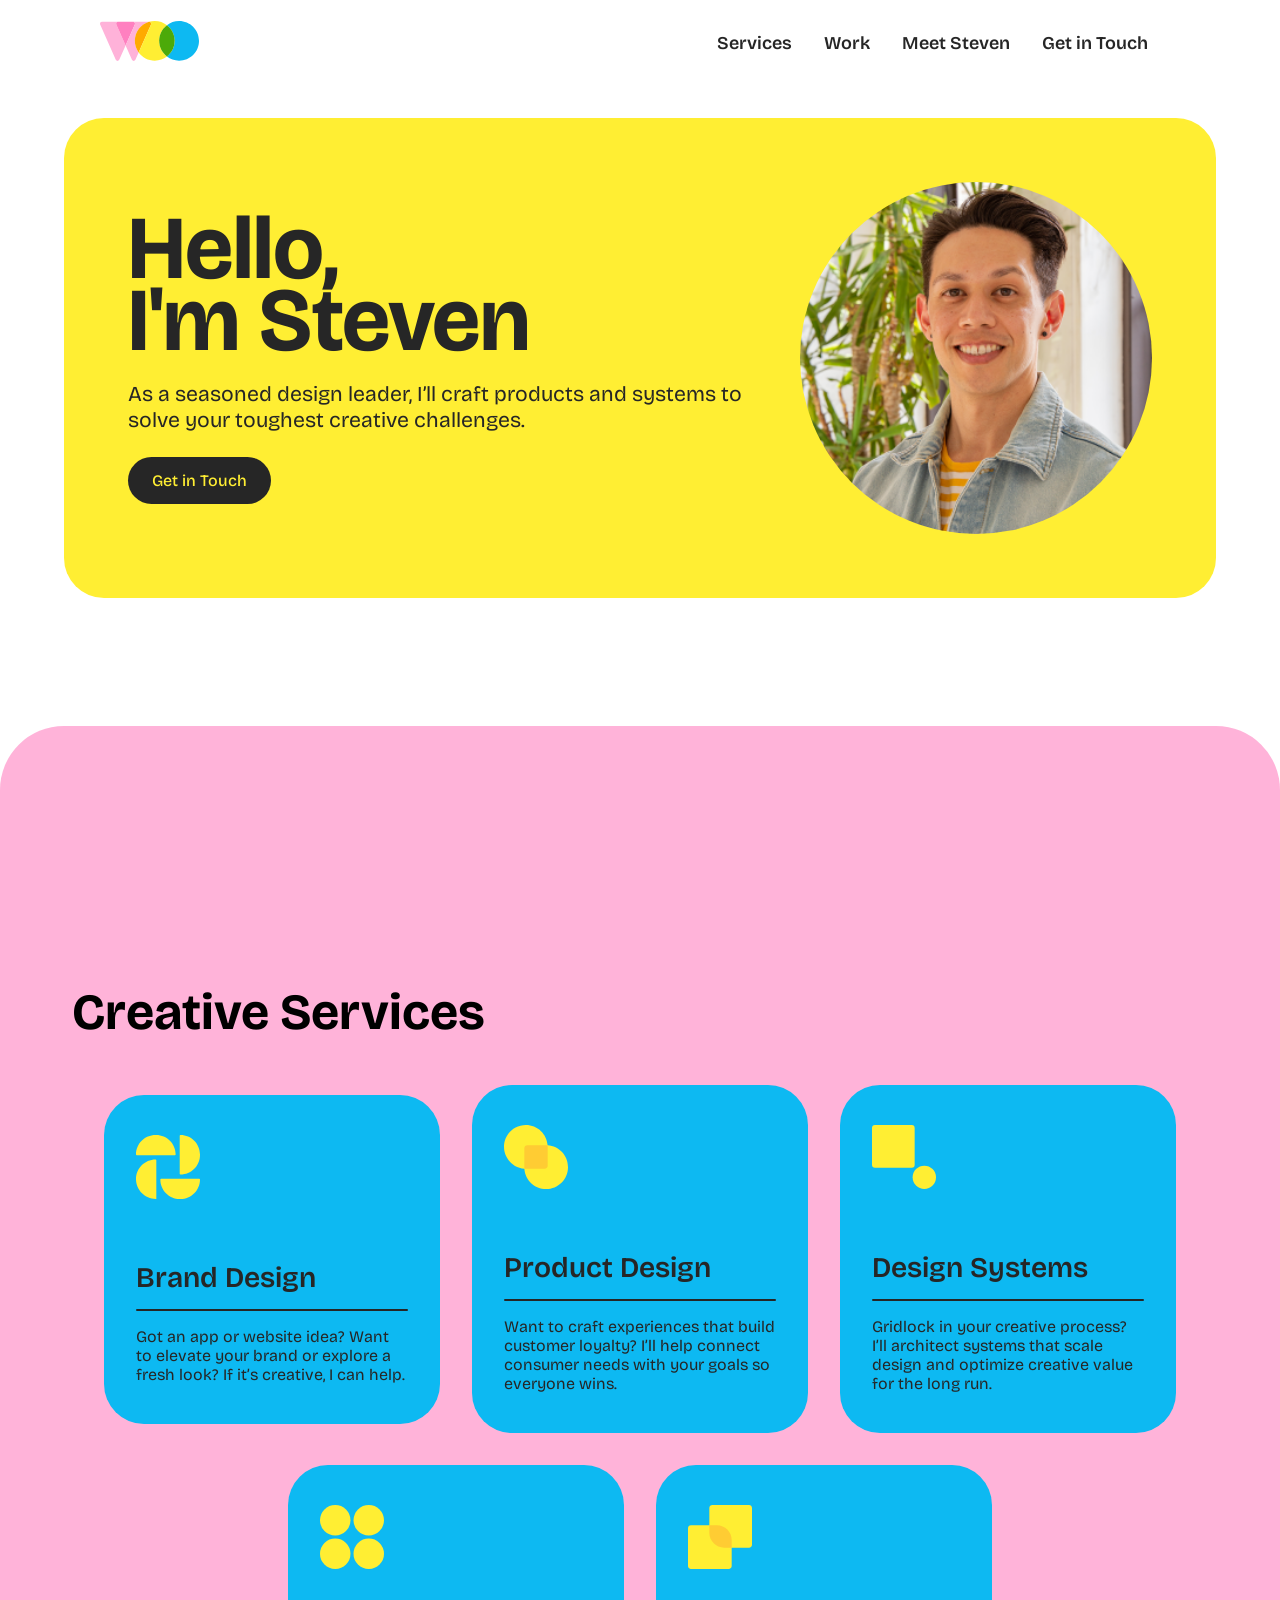
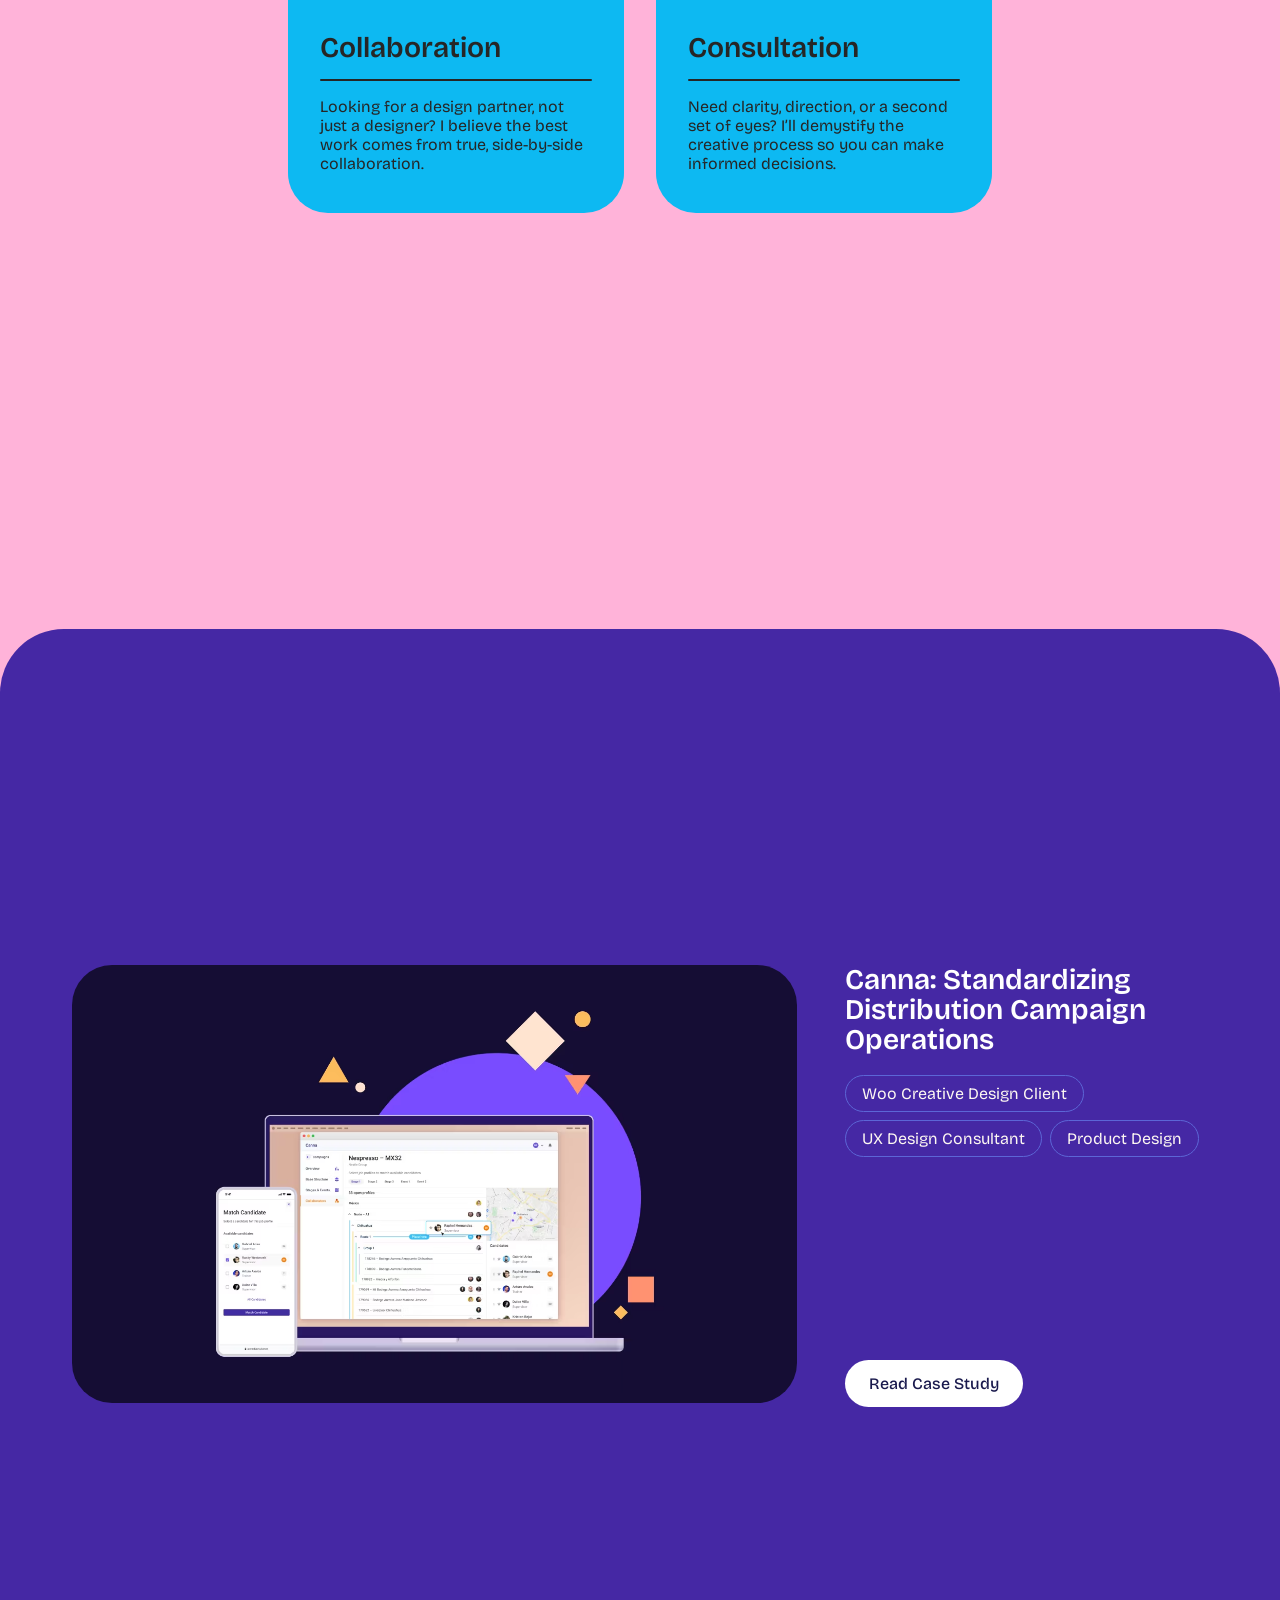
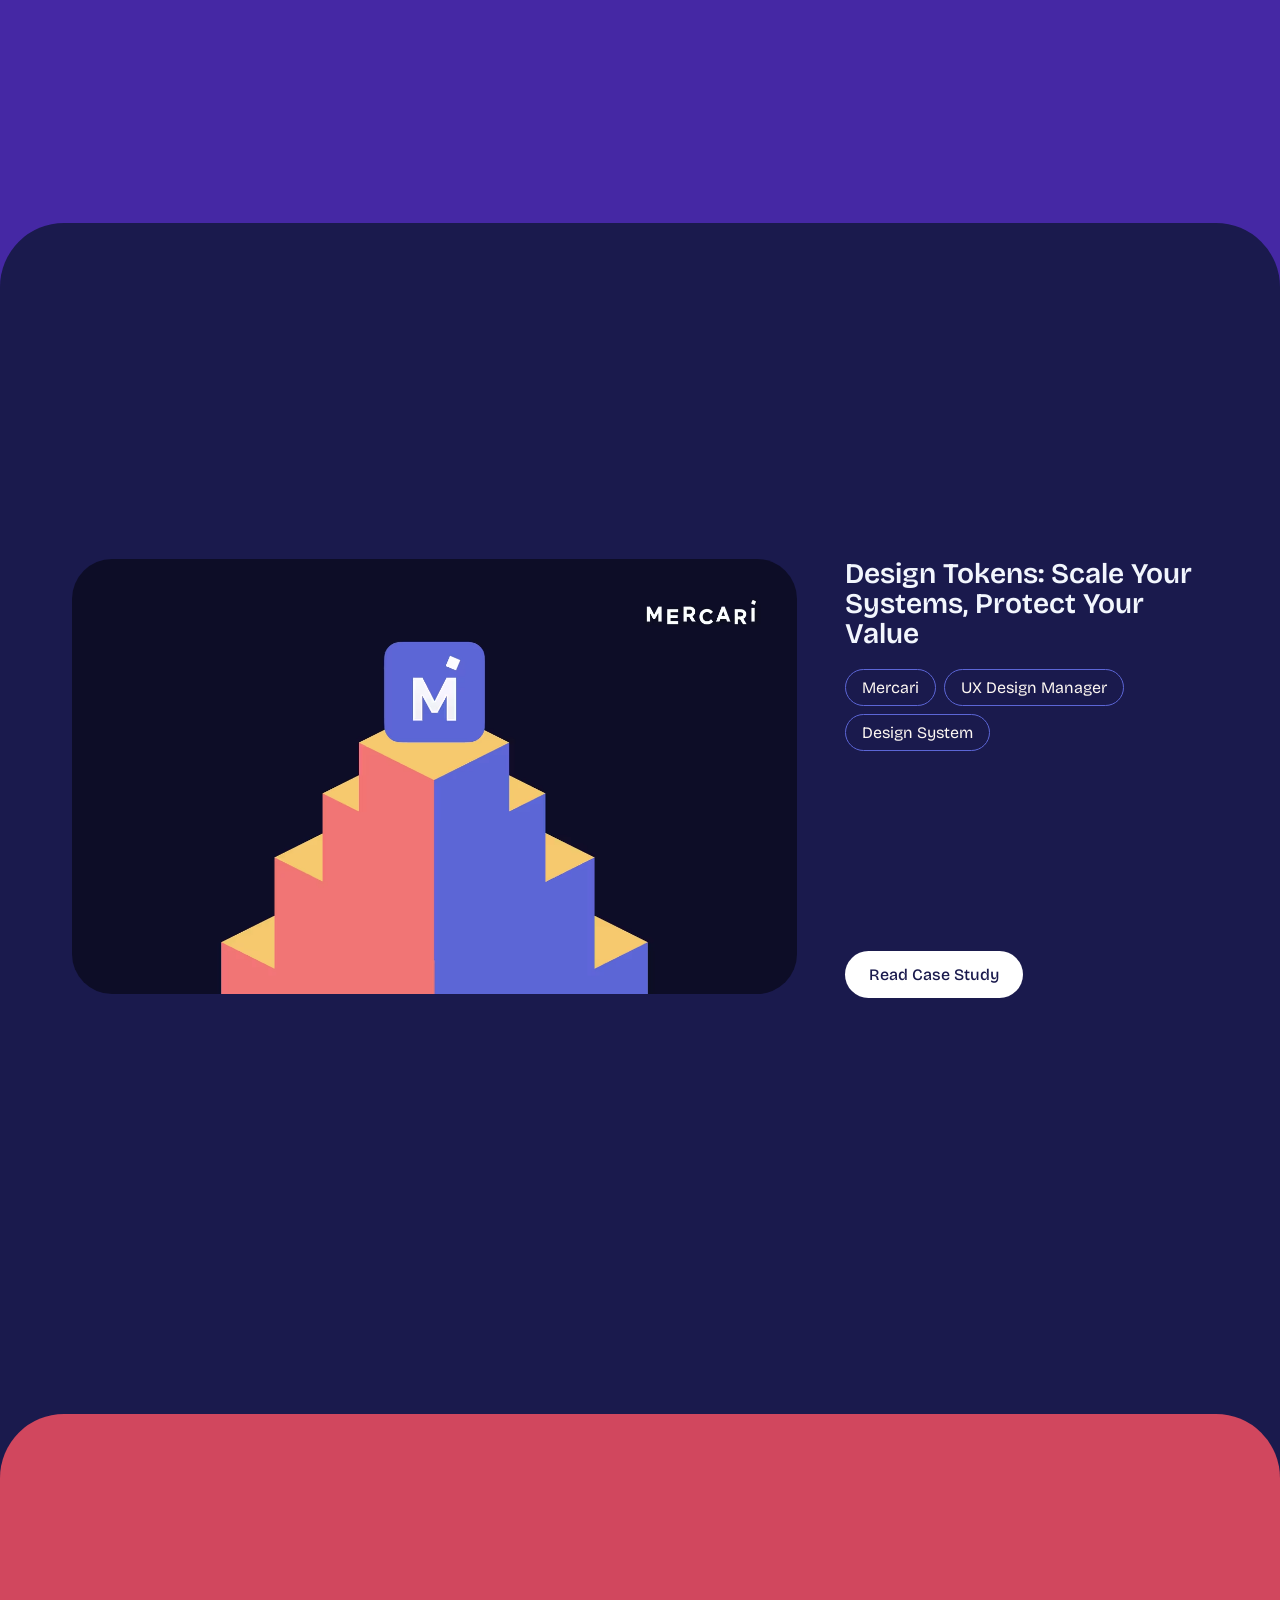
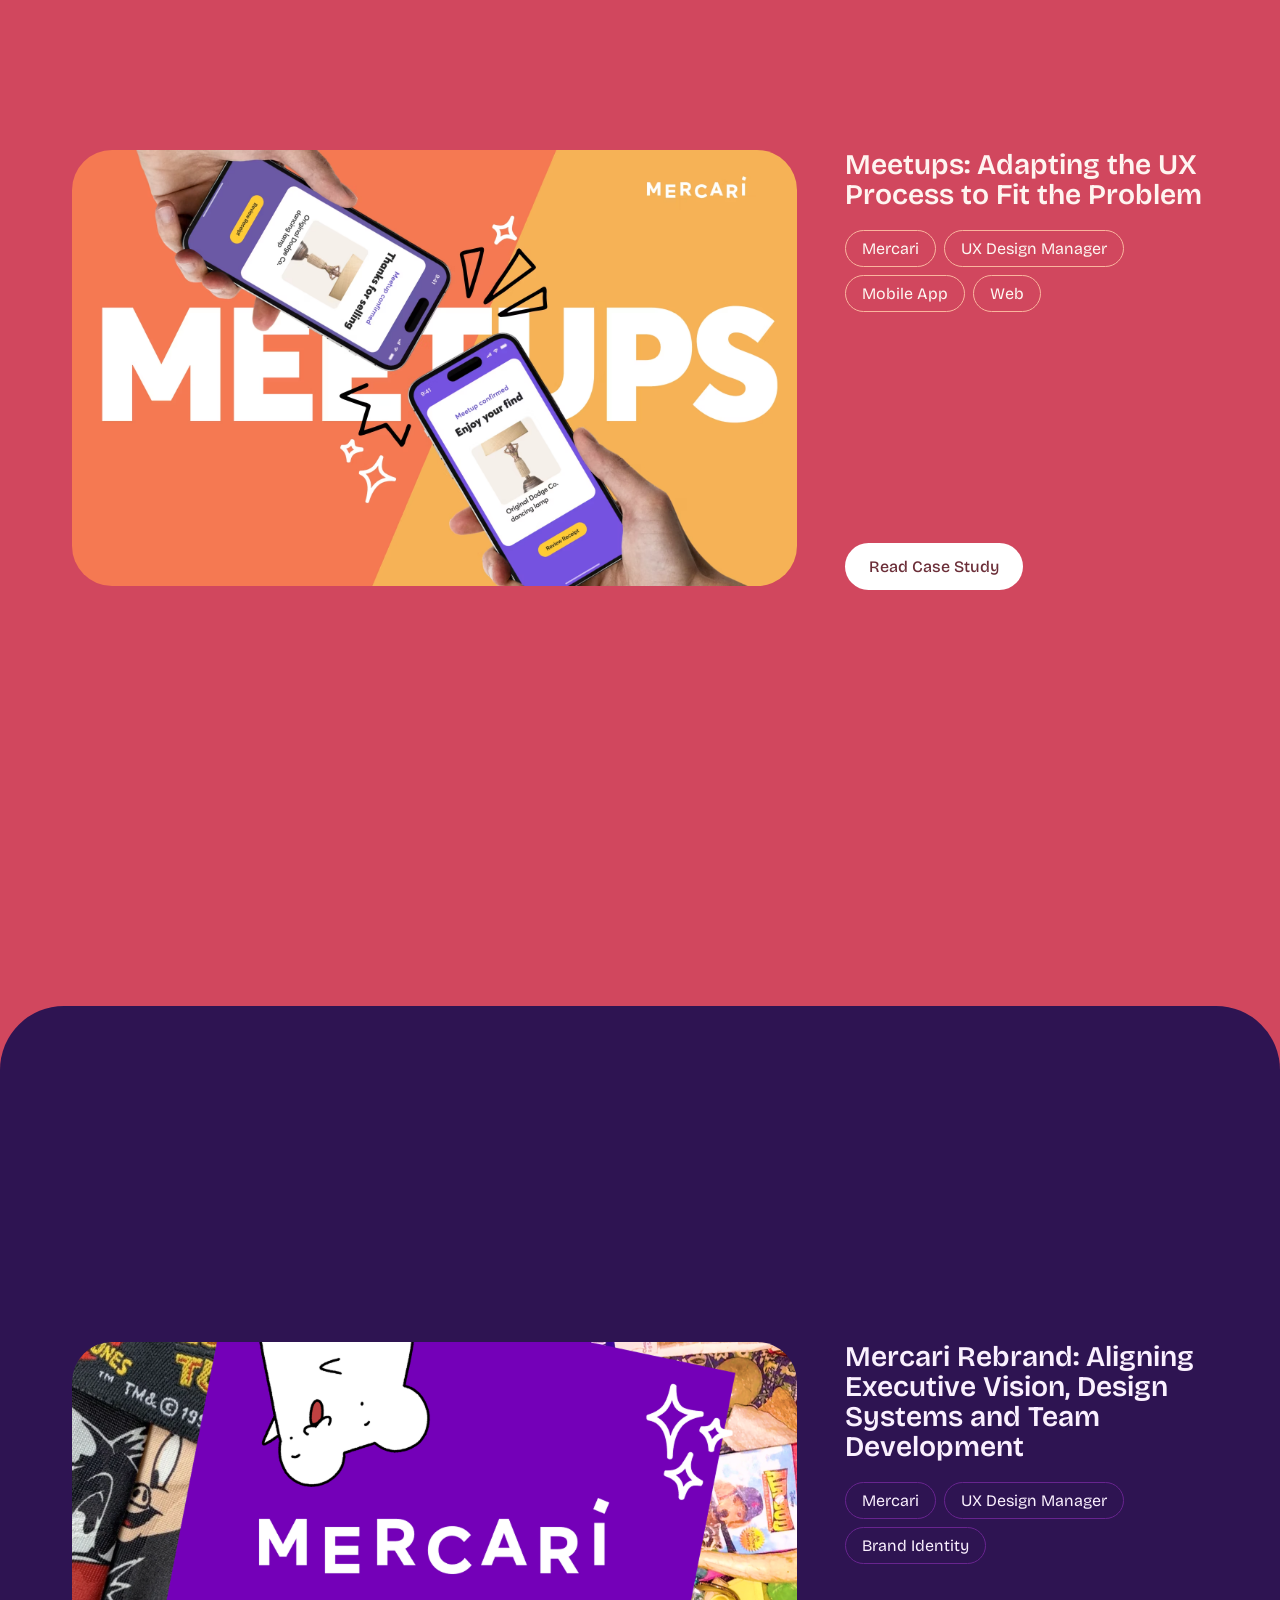
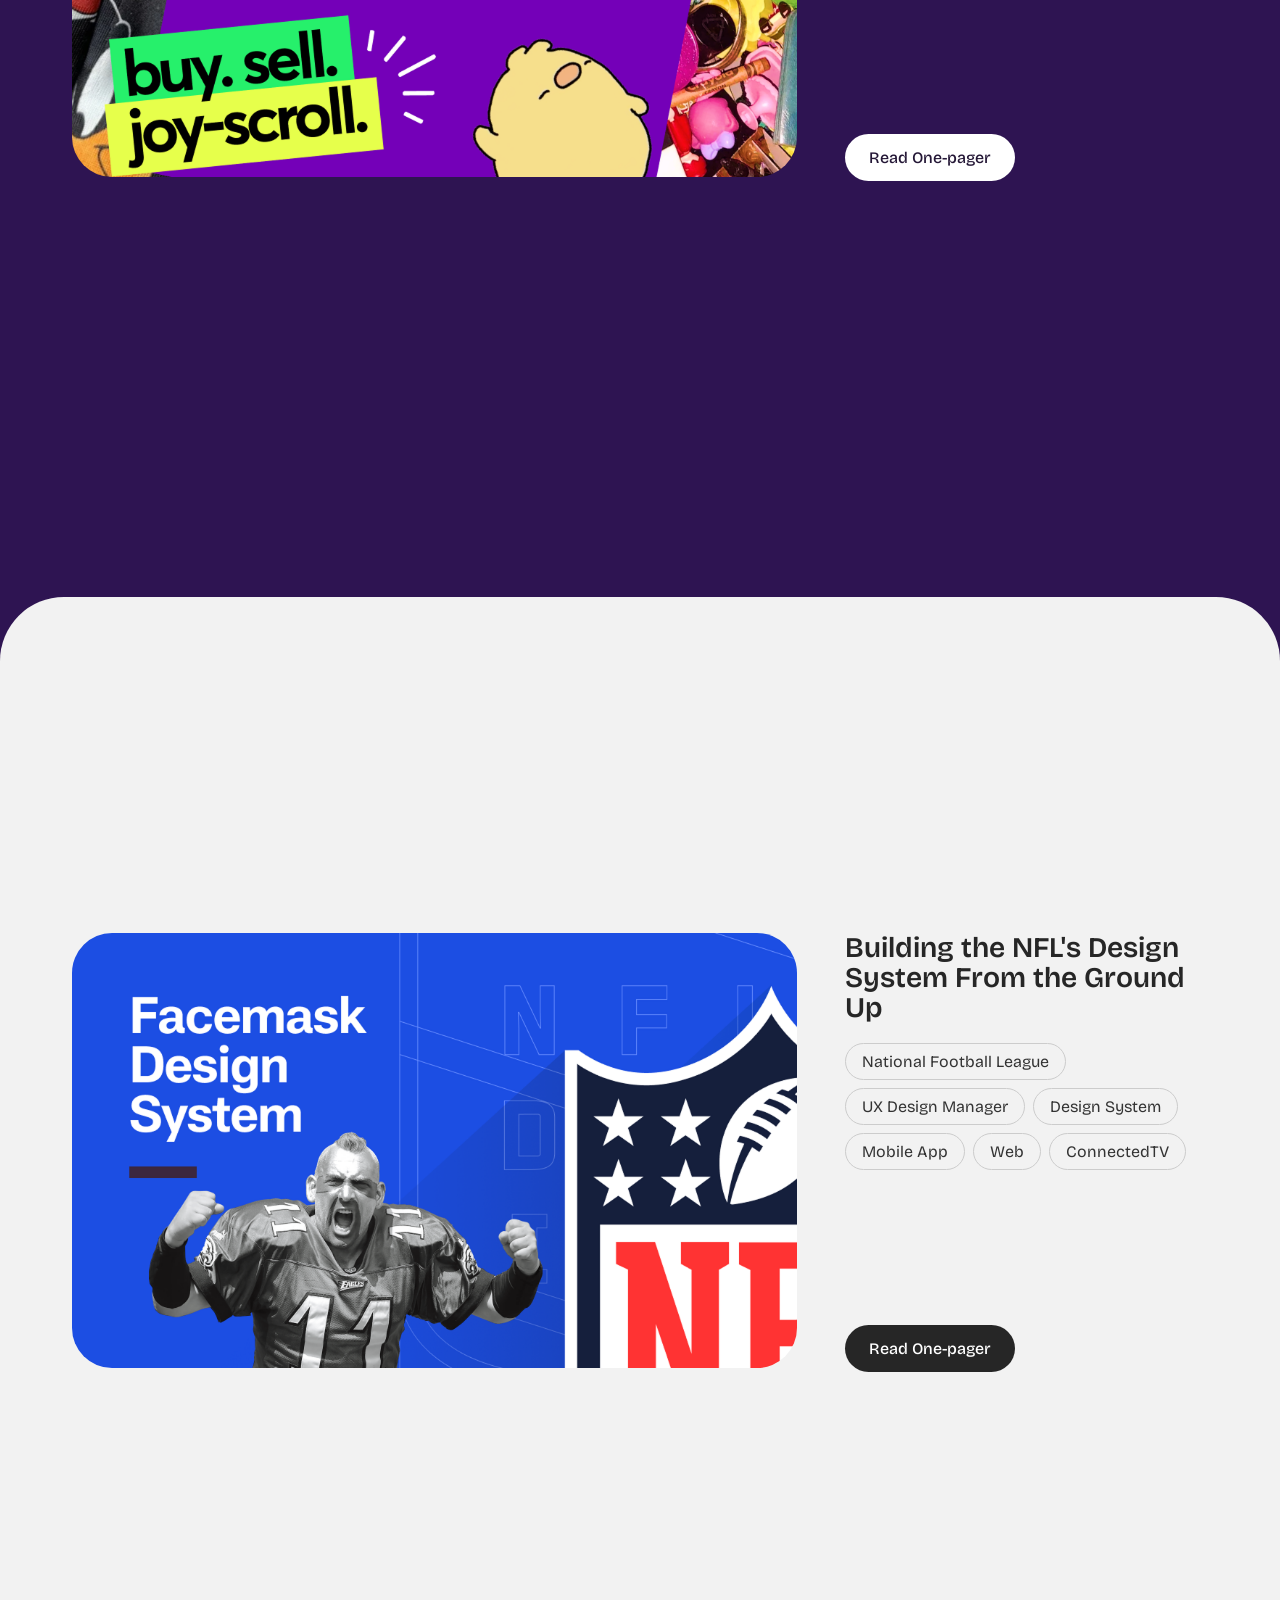
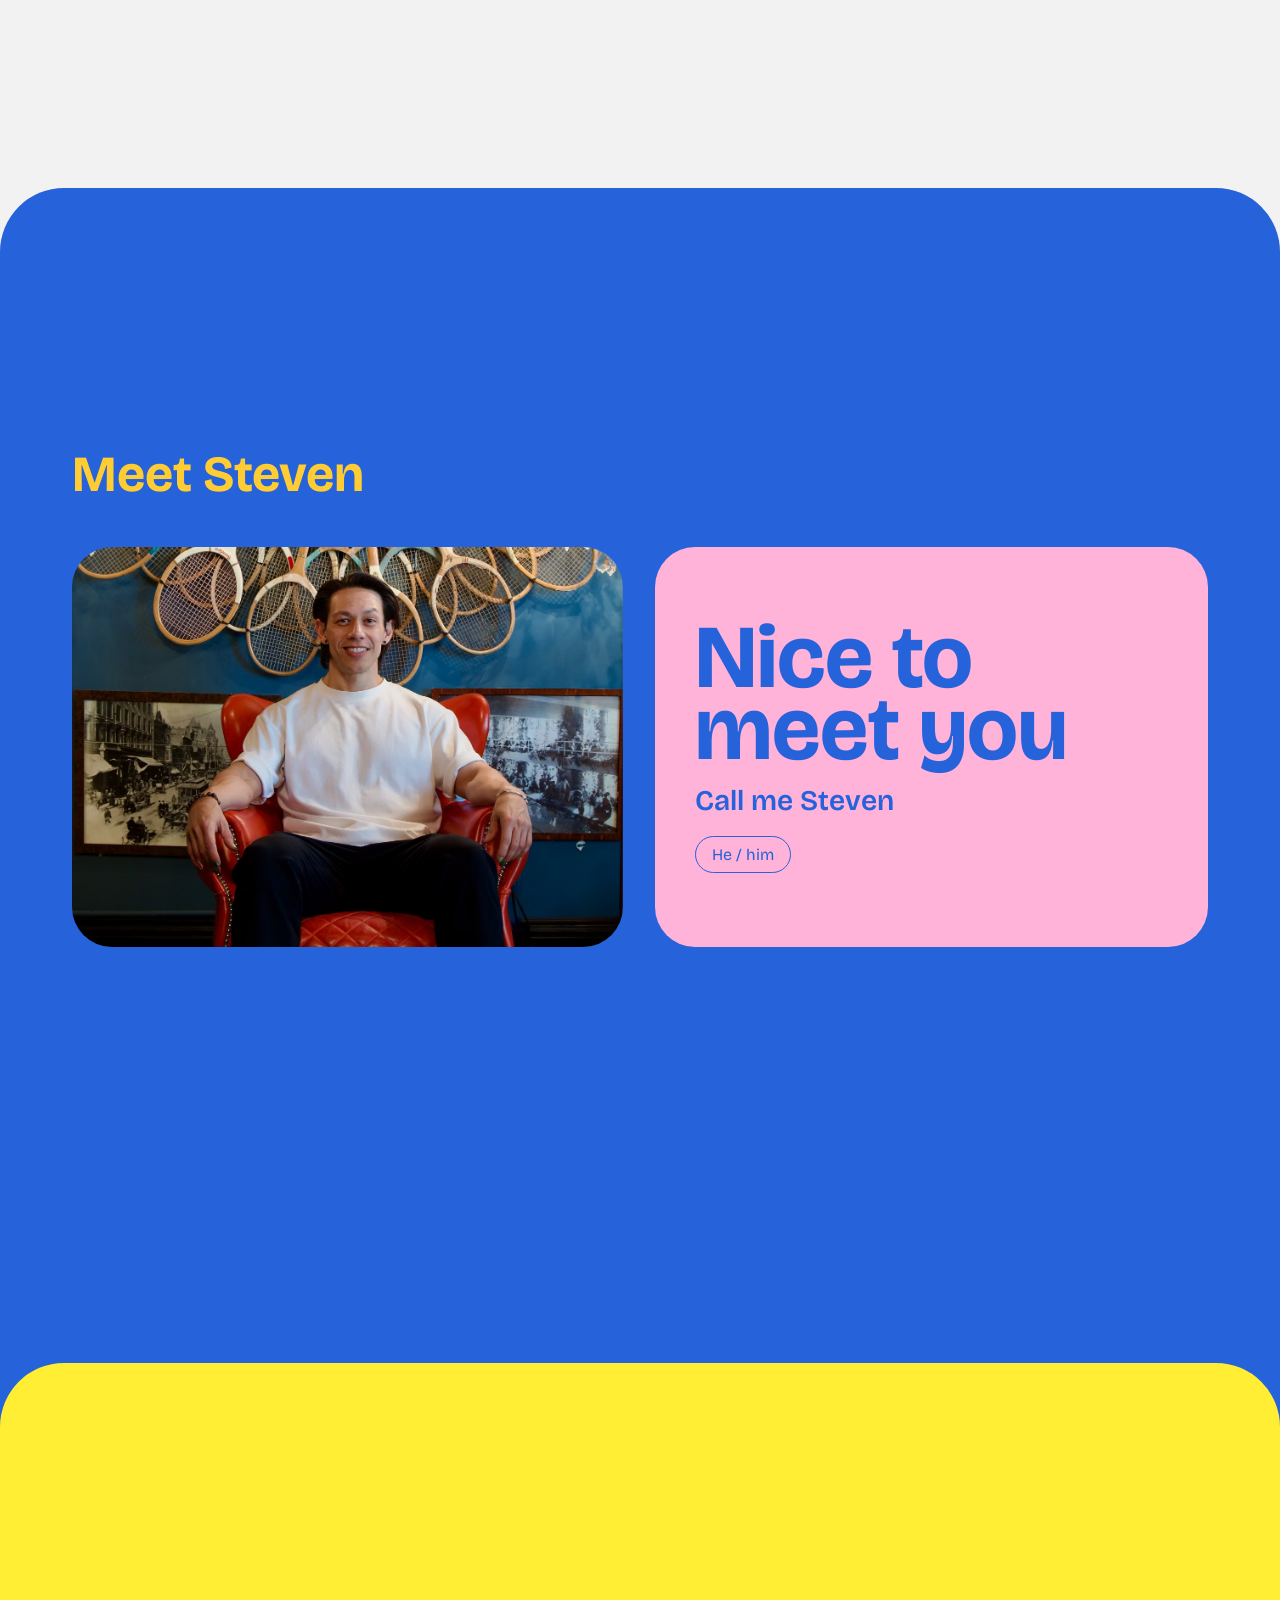
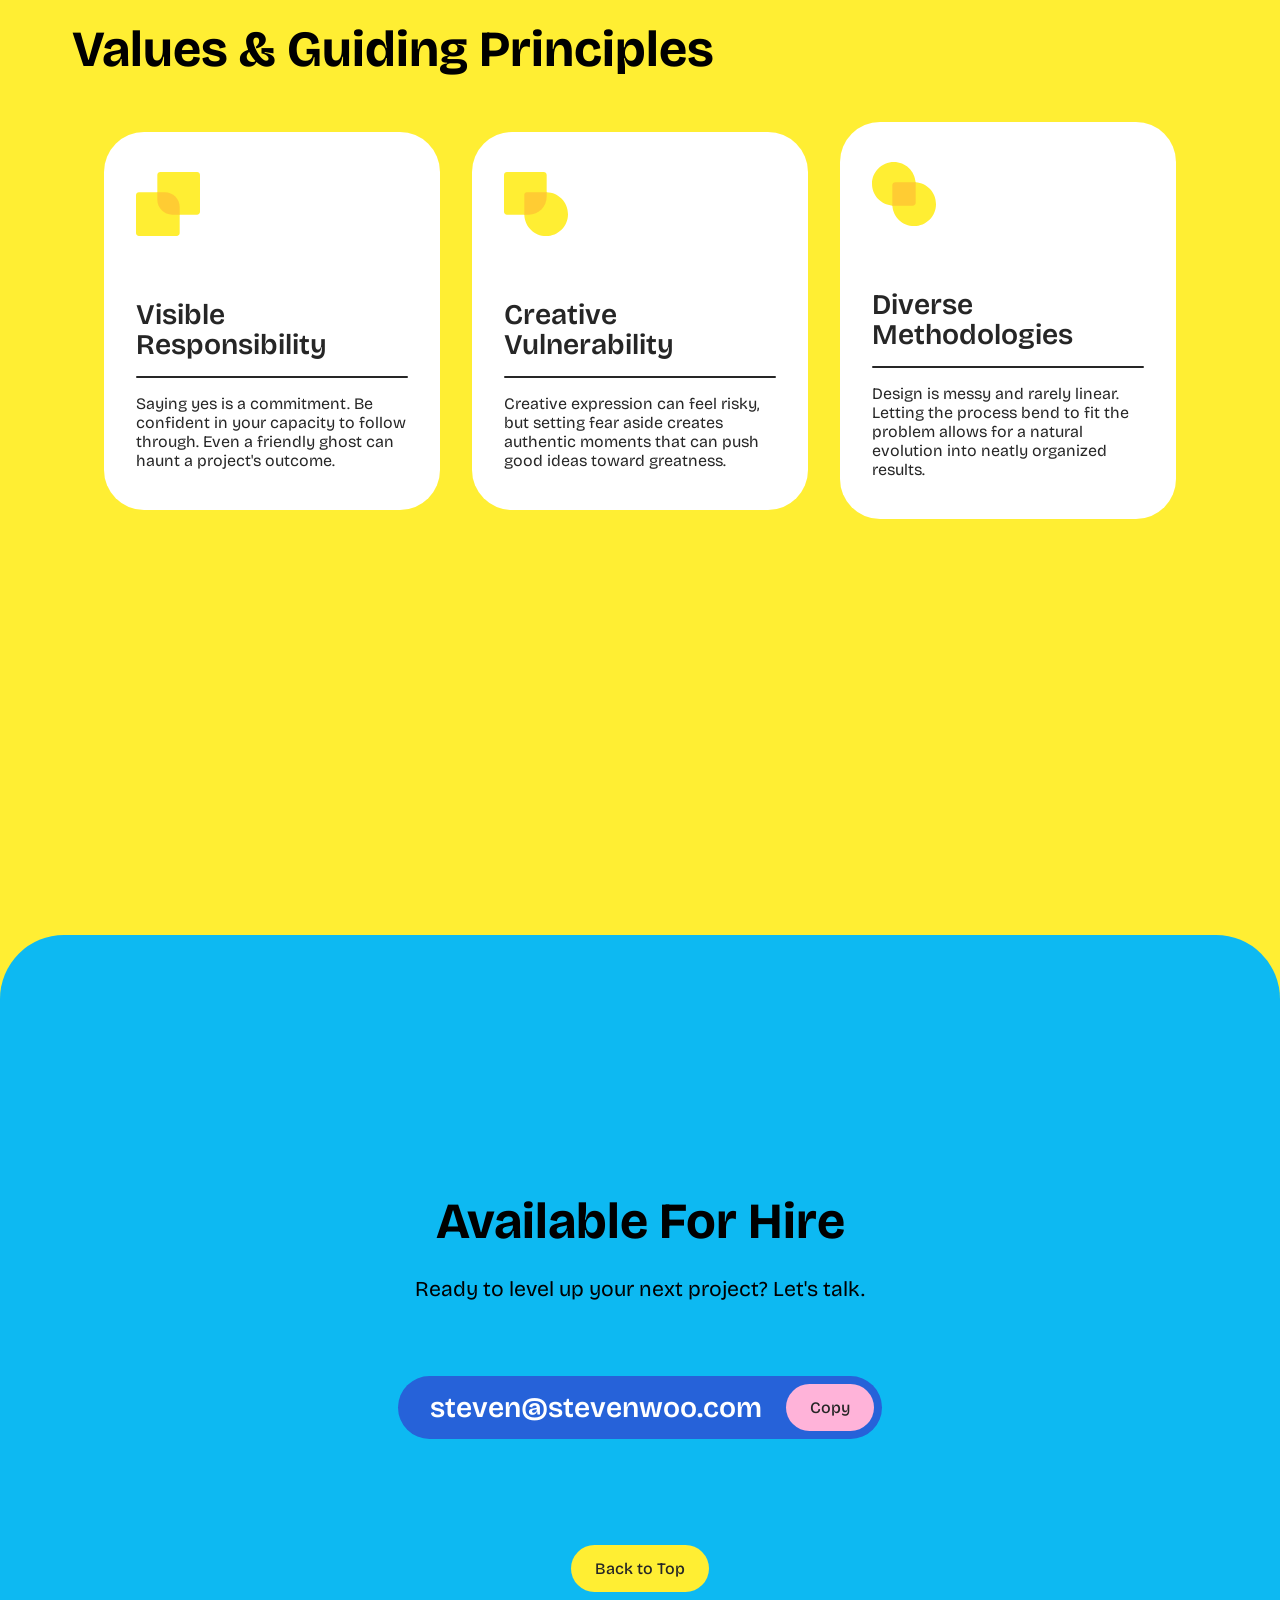
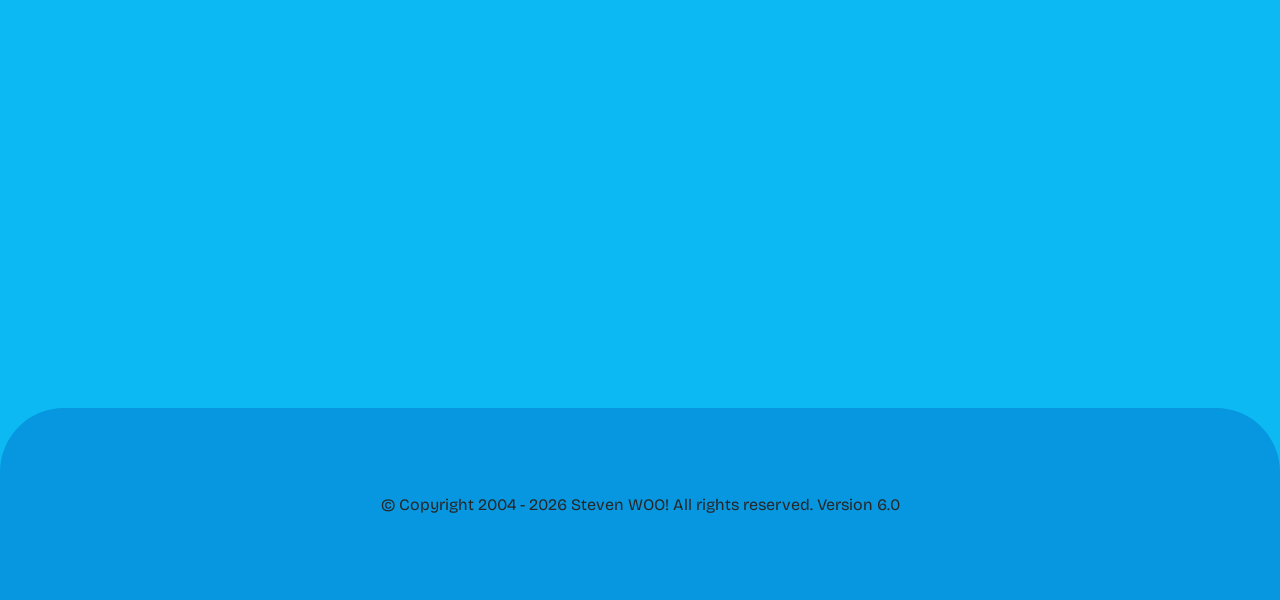
==== index.html @ 2fc3d2d2 "Button labels reduced from 1.25 rem to 1 rem" ====
<!DOCTYPE html>
<html lang="en">

<head>
    <meta charset="UTF-8">
    <meta name="viewport" content="width=device-width, initial-scale=1.0">
    <title>WOO! Creative Design</title>
    <link rel="icon" type="image/x-icon" href="/resources/ico/favicon.ico">
    <link rel="stylesheet" href="resources/styles.css">
    <link rel="preconnect" href="https://fonts.googleapis.com">
    <link rel="preconnect" href="https://fonts.gstatic.com" crossorigin>
    <link
        href="https://fonts.googleapis.com/css2?family=Bricolage+Grotesque:opsz,wdth,wght@12..96,75..100,200..800&display=swap"
        rel="stylesheet">
</head>

<body>
    <!------------------------------>
    <!-- ///// MAIN CONTENT ///// -->
    <!------------------------------>

    <!-- ///// NAVIGATION Start ///// -->

    <header id="top" class="site-header">
        <div class="nav-wrapper">
            <a href="#"><img class="logo-woo" src="resources/images/img-logo-woo.svg"></a>

            <!-- Mobile menu button -->
            <button class="menu-toggle" aria-expanded="false" aria-controls="primary-nav" aria-label="Toggle menu">
                ☰
            </button>

            <!-- Navigation links -->
            <nav id="primary-nav" class="nav-links">
                <a href="#services">Services</a>
                <a href="#work">Work</a>
                <a href="#meet-steven">Meet Steven</a>
                <a href="#get-in-touch">Get in Touch</a>
            </nav>
        </div>
    </header>

    <!-- ///// NAVIGATION End ///// -->

    <!----------------------------->
    <!-- ///// HERO BANNER ///// -->
    <!----------------------------->

    <div class="wrapper-hero">
        <div class="hero">
            <div class="hero-content">
                <h1 class="display">Hello,<br>I'm Steven</h1>
                <p class="body-large">As a seasoned design leader, I’ll craft products and systems to solve your toughest creative challenges.</p>
                <a href="#get-in-touch"><button type="button">Get in Touch</button></a>
            </div>
            
            <div class="hero-img">
            </div>
        </div>
    </div>

    <!----------------------------------->
    <!-- ///// CREATIVE SERVICES ///// -->
    <!----------------------------------->

    <div class="band bg-creative-services" id="services">
        <div class="content-wrapper">
            <h2 class="section-head">Creative Services</h2>
            <div class="card-collection">
                <div class="card-item card-bg-service">
                    <img src="resources/images/icon-visible-responsibility.svg">
                    <h3 class="title">Brand Design</h3>
                    <div class="border"></div>
                    <p class="body">Got an app or website idea? Want to elevate your brand or explore a fresh look? If it’s creative, I can help.</p>
                </div>

                <div class="card-item card-bg-service">
                    <img src="resources/images/icon-consultation.svg ">
                    <h3 class="title">Product Design</h3>
                    <div class="border"></div>
                    <p class="body">Want to craft experiences that build customer loyalty? I’ll help connect consumer needs with your goals so everyone wins.</p>
                </div>

                <div class="card-item card-bg-service">
                    <img src="resources/images/icon-creative-vulnerability.svg">
                    <h3 class="title">Design Systems</h3>
                    <div class="border"></div>
                    <p class="body">Gridlock in your creative process? I’ll architect systems that scale design and optimize creative value for the long run.</p>
                </div>

                <div class="card-item card-bg-service">
                    <img src="resources/images/icon-diverse-methodologies.svg">
                    <h3 class="title">Collaboration</h3>
                    <div class="border"></div>
                    <p class="body">Looking for a design partner, not just a designer? I believe the best work comes from true, side-by-side collaboration.</p>
                </div>
                <div class="card-item card-bg-service">
                    <img src="resources/images/icon-design.svg">
                    <h3 class="title">Consultation</h3>
                    <div class="border"></div>
                    <p class="body">Need clarity, direction, or a second set of eyes? I’ll demystify the creative process so you can make informed decisions.</p>
                </div>

                

                
            </div>
        </div>
    </div>

    <!---------------------->
    <!-- ///// WORK ///// -->
    <!---------------------->

     <div id="work" class="band bg-canna">
        <div class="content-wrapper">
            
            <div class="project">
                <div>
                    <img src="resources/images/img-work-canna.avif">
                </div>

                <div class="project-info">
                    <div>
                        <h3 class="title">Canna: Standardizing Distribution Campaign Operations</h3>
                    
                        <div class="pill-group">
                            <div class="pill label">Woo Creative Design Client</div>
                            <div class="pill label">UX Design Consultant</div>
                            <div class="pill label">Product Design</div>
                        </div>
                    </div>

                    <a href="work/canna/canna.html"><button type="button">Read Case Study</button></a>

                </div>
            </div>
        </div>
    </div>

    <div id="work" class="band bg-design-tokens">
        <div class="content-wrapper">
            
            <div class="project">
                <div>
                    <img src="resources/images/img-work-designTokens.avif">
                </div>

                <div class="project-info">
                    <div>
                        <h3 class="title">Design Tokens: Scale Your Systems, Protect Your Value</h3>
                    
                        <div class="pill-group">
                            <div class="pill label">Mercari</div>
                            <div class="pill label">UX Design Manager</div>
                            <div class="pill label">Design System</div>
                        </div>
                    </div>

                    <a href="work/design-tokens/design-tokens.html"><button type="button">Read Case Study</button></a>

                </div>
            </div>
        </div>
    </div>

    <div class="band bg-meetups">
        <div class="content-wrapper">
            <div class="project">
                <div>
                    <img src="resources/images/img-work-meetups.png">
                </div>

                <div class="project-info">
                    <div>
                        <h3 class="title">Meetups: Adapting the UX Process to Fit the Problem</h3>
                        
                        <div class="pill-group">
                            <div class="pill label">Mercari</div>
                            <div class="pill label">UX Design Manager</div>
                            <div class="pill label">Mobile App</div>
                            <div class="pill label">Web</div>
                        </div>
                    </div>

                    <a href="work/meetups/meetups.html"><button type="button">Read Case Study</button></a>

                </div>
            </div>
        </div>
    </div>

    <div class="band bg-rebrand">
        <div class="content-wrapper">
            <div class="project">
                <div>
                    <img src="resources/images/img-work-mercariRebrand.png">
                </div>

                <div class="project-info">
                    <div>
                        <h3 class="title">Mercari Rebrand: Aligning Executive Vision, Design Systems and Team Development</h3>
                    
                        <div class="pill-group">
                            <div class="pill label">Mercari</div>
                            <div class="pill label">UX Design Manager</div>
                            <div class="pill label">Brand Identity</div>
                        </div>
                    </div>

                    <a href="work/mercari-rebrand/mercari-rebrand.html"><button type="button">Read One-pager</button></a>

                </div>
            </div>
        </div>
    </div>

    <div class="band bg-facemask">
        <div class="content-wrapper">
            <div class="project">
                <div>
                    <img src="resources/images/img-work-facemask.png">
                </div>

                <div class="project-info">
                    <div>
                        <h3 class="title">Building the NFL's Design System From the Ground Up</h3>
                    
                        <div class="pill-group">
                            <div class="pill label">National Football League</div>
                            <div class="pill label">UX Design Manager</div>
                            <div class="pill label">Design System</div>
                            <div class="pill label">Mobile App</div>
                            <div class="pill label">Web</div>
                            <div class="pill label">ConnectedTV</div>
                        </div>
                    </div>

                    <a href="work/nfl-facemask/nfl-design-system.html"><button type="button">Read One-pager</button></a>

                </div>
            </div>
        </div>
    </div>

    <!----------------------------->
    <!-- ///// Meet Steven ///// -->
    <!----------------------------->

        <div class="band bg-meet-steven" id="meet-steven">
            <div class="content-wrapper">
                <h2 class="section-head">Meet Steven</h2>
                <div class="meet-steven-content">
                    <div class="card-meet-steven-message">
                        <p class="display">Nice to meet you</p>
                        <p class="title">Call me Steven</p>

                        <div class="pill">
                            <p class="label">He / him</p>
                        </div>
                    </div>
                    <div class="meet-steven-img">
                    </div>
                </div>
            </div>
        </div>

    <!--------------------------------------------->
    <!-- ///// Values & Guiding Principles ///// -->
    <!--------------------------------------------->

        <div class="band bg-values-principles">
            <div class="content-wrapper">
                <h2 class="section-head">Values & Guiding Principles</h2>
                <div class="card-collection">
                    <div class="card-item">
                        <img src="resources/images/icon-design.svg">
                        <h3 class="title">Visible Responsibility</h3>
                        <div class="border"></div>
                        <p class="bricolage-grotesque-body-lrg">Saying yes is a commitment. Be confident in your
                            capacity to follow through. Even a friendly ghost can haunt a project's outcome.</p>
                    </div>
                    <div class="card-item">
                        <img src="resources/images/icon-collaboration.svg">
                        <h3 class="title">Creative Vulnerability</h3>
                        <div class="border"></div>
                        <p class="bricolage-grotesque-body-lrg">Creative expression can feel risky, but setting fear
                            aside
                            creates authentic moments that can push good ideas toward greatness.</p>
                    </div>
                    <div class="card-item">
                        <img src="resources/images/icon-consultation.svg">
                        <h3 class="title">Diverse Methodologies</h3>
                        <div class="border"></div>
                        <p class="bricolage-grotesque-body-lrg">Design is messy and rarely linear. Letting the process
                            bend
                            to fit the problem allows for a natural evolution into neatly organized results.</p>
                    </div>
                </div>
            </div>
        </div>

    <!----------------------------->
    <!-- ///// Get In Touch /////-->
    <!----------------------------->

        <div id="get-in-touch" class="band bg-contact">
            <div class="content-wrapper content-center">
                <div class="hero-content">
                    <h3 class="section-head">Available For Hire</h3>
                    <p class="body-large">Ready to level up your next project? Let's talk.</p>
                </div>
                
                <div class="chip-email">
                    <p class="title" id="email-text">steven@stevenwoo.com</p>
                    <button type="button" id="copy-email-btn">Copy</button>
                </div>
                
                <a href="#top"><button type="button">Back to Top</button></a>
            </div>
        </div>

    <!------------------------>
    <!-- ///// Footer ///// -->
    <!------------------------>

    
    <footer class="band content-center">
            <div>
                <p>&copy; Copyright 2004 -
                    <script language="JavaScript" type="text/javascript">
                        now = new Date
                        theYear = now.getYear()
                        if (theYear < 1900)
                            theYear = theYear + 1900
                        document.write(theYear)
                    </script>
                    Steven WOO! All rights reserved. Version 6.0
                </p>
            </div>
    </footer>
    

    <script src="resources/navigation.js"></script>

</body>

</html>
---- resources/styles.css ----
/* ----------------------------- */
/* RESET & BASE STYLES          */
/* ----------------------------- */

* {
  margin: 0;
  padding: 0;
  box-sizing: border-box;
}

html {
  font-size: 16px;
  font-family: "Bricolage Grotesque", sans-serif;
  scroll-behavior: smooth;
}

/* ----------------------------- */
/* COLOR VARIABLES               */
/* ----------------------------- */

:root {
  /* Primary Colors */
  --primary-yellow: hsl(55, 100%, 60%);
  --primary-magenta: hsl(330, 100%, 85%);
  --primary-cyan: hsl(195, 90%, 50%);
  --primary-cyan-alt: hsl(200, 95%, 45%);

  /* Secondary Colors */
  --secondary-magenta: hsl(330, 100%, 75%);
  --secondary-yellow: hsl(45, 100%, 60%);
  --secondary-green: hsl(95, 90%, 35%);
  --secondary-cyan: hsl(220, 70%, 50%);

  /* Tertiary Colors */
  --tertiary-orange: hsl(40, 100%, 50%);
  --tertiary-green: hsl(120, 90%, 25%);
  --tertiary-violet: hsl(275, 50%, 50%);

  /* Neutral Colors */
  --gray-100: hsl(0, 0%, 100%);
  --gray-150: hsl(0, 0%, 90%);
  --gray-350: hsl(0, 0%, 85%);
  --gray-650: hsl(0, 0%, 40%);
  --gray-900: hsl(0, 0%, 15%);

  /* Semantic Colors */
  --text-primary: var(--gray-900);

  /* Units */

  --unit-standard: 2rem; /* 32 px */
  --unit-large: 4rem; /* 64 px */
  --unit-huge: 8rem; /* 128 px */
  --unit-massive: 16rem; /* 256 px */



/* Border Radius */
  --radius-sm: 0.5rem;
  --radius-md: 1.5rem;
  --radius-lg: 2.5rem;
  
  --radius-mob: var(--radius-md);
  --radius-dsk: var(--radius-lg);

  --radius-standard: 1.5rem;          /* 24 px */
  --radius-prominent: 2.5rem;         /* 40 px */

  --image-radius: var(--radius-standard);

  --gap-standard: 1.5rem; /* 24 px */
  --gap-tight: var(--radius-sm);
}





/* ----------------------------- */
/* TYPOGRAPHY                    */
/* ----------------------------- */

a:link {
  text-decoration: none;
  color: inherit;
}

a:visited {
  color: inherit;
}

.display {
  font-family: "Bricolage Grotesque", sans-serif;
  font-size: 3.25rem; /* 52px */
  font-weight: 700;
  font-style: normal;
  font-variation-settings: "wdth" 100;
  line-height: 3rem;
}

.section-head {
    font-family: "Bricolage Grotesque", sans-serif;
    font-size: 2.25rem;
    font-weight: 700;
    font-style: normal;
}

.title {
    font-family: "Bricolage Grotesque", sans-serif;
    font-size: 1.875rem;
    line-height: 1.875rem;
    font-weight: 700;
    font-style: normal;
}

.body {
    font-family: "Bricolage Grotesque", sans-serif;
    font-size: 1.125rem; /* 18px */
    font-weight: 400;
    font-style: normal;
}

.body-large {
  font-family: "Bricolage Grotesque", sans-serif;
  font-size: 1.25rem;
  font-weight: 400;
}

.body-small {
    font-family: "Bricolage Grotesque", sans-serif;
    font-size: .875rem; /* 14px */
    font-weight: 400;
    font-style: normal;
}

.label {
  font-size: 1rem; /* 16 px */
}


.label-small {
    font-family: "Bricolage Grotesque", sans-serif;
    font-size: .875rem; /* 14px */
    font-weight: 400;
    font-style: normal;
}



/* ------ */
/* BORDERS */
/* ------ */

.border {
    width: 100%;
    height: 2px;
    border-radius: 1rem;
    background-color: var(--gray-900);
}

/* ----------------------------------- */
/* ///// NEUE CONTENT CONTAINERS ///// */
/* ----------------------------------- */
.wrapper-hero {
  display: flex;
  flex-direction: column;
  align-items: center;
  margin: 2rem 2rem 8rem 2rem;
    
  }

.band {
  border-radius: var(--radius-prominent) var(--radius-prominent) 0 0;
  margin-top: calc(var(--radius-prominent) * -1);
}

.project {
  display: grid;
  gap: var(--gap-standard);
  padding-top: 1.5rem;
}

.project-info {
  display: flex;
  flex-direction: column;
  justify-content: space-between;
  gap: var(--gap-standard);
}

.pill-group {
  display: flex;
  flex-direction: row;
  flex-wrap: wrap;
  gap: var(--gap-tight);
  padding: 1.25rem 0 2rem 0;
}

.project img {
  width: 100%;
  height: auto;
  border-radius: var(--radius-standard);
}

.bg-creative-services {
  background-color: var(--primary-magenta);
}

.bg-canna {
  background-color: #4528A4;
  color: #ffffff;
}

.bg-canna .pill {
  border-color: hsl(235, 60%, 60%);
  color: hsl(30, 70%, 97%);
}

.bg-canna button {
  background-color: var(--gray-100);
  color: hsl(240, 50%, 20%);

}

.bg-design-tokens {
    background-color: hsl(240, 50%, 20%);
    color: hsl(220, 70%, 97%);
}

.bg-design-tokens .pill {
  border-color: hsl(235, 60%, 60%);
  color: hsl(30, 70%, 97%);
}

.bg-design-tokens button {
  background-color: var(--gray-100);
  color: hsl(240, 50%, 20%);

}

.bg-meetups {
    background-color: hsl(350, 60%, 55%);
    color: hsl(15, 90%, 97%);
}

.bg-meetups .pill {
  border-color: hsl(15, 90%, 80%);
  color: hsl(30, 70%, 97%);
}

.bg-meetups button {
  background-color: var(--gray-100);
  color: hsl(350, 40%, 30%);
}

.bg-rebrand {
  background-color: hsl(265, 60%, 20%);
  color: hsl(280, 90%, 97%);
}

.bg-rebrand .pill {
  border-color: hsl(278, 60%, 35%);
  color: hsl(280, 90%, 97%);
}

.bg-rebrand button {
  background-color: var(--gray-100);
  color: hsl(265, 40%, 15%);
}

.bg-facemask {
  background-color: #F2F2F2;
  color: var(--gray-900)
}

.bg-facemask .pill {
  border-color: hsl(0, 0%, 80%);
  color: hsl(0, 0%, 20%);
}

.bg-facemask button {
  background-color: var(--gray-900);
  color: var(--gray-100);
}

.bg-meet-steven {
  background-color: var(--secondary-cyan);
  color: var(--secondary-yellow);
}

.bg-values-principles {
  background-color: var(--primary-yellow);
}

.bg-contact {
  background-color: var(--primary-cyan);
}

footer {
  display: flex;
  background-color: var(--primary-cyan-alt);
  color: var(--gray-900);
  align-items: center;
  align-content: center;
  justify-content: center;
  min-height: 12rem;
  position: relative;
  z-index: 1;
}

/* --------------------------------------- */
/* ///// END NEUE CONTENT CONTAINERS ///// */
/* --------------------------------------- */



/* ----------------------------- */
/* Targets                    */
/* ----------------------------- */

/*.creative-services h3 {
  color: var(--gray-100);  white 
  align-self: center;
}*/

.work-tag-group,
.work-tag {
    display: none;
}

.page-bg-meet-steven h2 {
    color: var(--primary-yellow);
}

.values-principles-color-carry-over .service {
    background-color: var(--gray-100)
}

.values-principles-color-carry-over h3 {
    color: var(--gray-900);
}

.page-bg-get-in-touch h2 {
    color: var(--gray-100);
}


/* ---------------------------------- */
/* BASE LAYOUT & COMPONENTS (mobile)  */
/* ---------------------------------- */

/* ----------------------------- */
/* NAVIGATION MOBILE             */
/* ----------------------------- */

/* Structure */
.site-header {
  background-color: var(--gray-100);
  color: var(--gray-900);
  padding: 0 1.25rem;
}

.nav-wrapper {
  display: flex;
  align-items: center;
  justify-content: space-between;
  max-width: 1080px;
  margin: 0 auto;
}

/* Menu toggle (mobile only) */
.menu-toggle {
  background: none;
  border: none;
  color: var(--gray-900);
  font-size: 2rem;
  cursor: pointer;
}

/* Navigation links */
.nav-links {
  display: none; /* hidden on mobile by default */
  flex-direction: column;
  gap: 1rem;
  background-color: var(--gray-100);
  position: absolute;
  top: 67px; /* below header */
  left: 0;
  width: 100%;
  height: 100vh;
  padding: 1.5rem 1.5rem;
  transition: all 0.3s ease;
  transform: translateY(-20px);
  opacity: 0;
  pointer-events: none;
  text-align: center;
}

.nav-links.open {
  display: flex;
  transform: translateY(0);
  opacity: 1;
  pointer-events: auto;
}

.nav-links a {
  color: var(--gray-900);
  font-size: 1.5rem;
  text-decoration: none;
  font-weight: 600;
}

.nav-links a:hover {
  color: var(--primary-cyan);
}


/* ----------------------------- */
/* NAVIGATION                    */
/* ----------------------------- */

.logo-woo {
    width: auto;
    height: 2rem;
}

.content-wrapper {
    width: 100%;
    max-width: 1200px;
    margin: 0 auto;
    display: flex;
    flex-direction: column;
    justify-content: center;
    gap: 1.5rem;                /* 24px vertical gap */
    /* padding-block: 2.5rem;      /* 40px top/bottom *
    padding-inline: 1.25rem; */
    padding: 4rem 2rem 10rem 2rem;
}

.content-center {
    align-items: center;
    text-align: center;
}

.hero {
  background-color: var(--primary-yellow);
  color: var(--text-primary);
  display: flex;
  flex-direction: column;
  align-items: flex-start;
  gap: 1.5rem;
  padding: 3.5rem 2rem 3.5rem 2rem;
  border-radius: var(--radius-standard);
}

/* Stack hero text vertically */
.hero-content {
  display: flex;
  flex-direction: column;
  gap: 1.5rem;
}

/* Hide image on mobile by default */
.hero-img {
  display: none;
}

/* BUTTONS */
button {
  font-family: "Bricolage Grotesque", sans-serif;
  background-color: var(--gray-900);
  border: none;
  color: var(--primary-yellow);
  padding: 0.875rem 1.5rem;
  font-size: 1rem;
  font-weight: 500;
  border-radius: 100px;
  cursor: pointer;
  align-self: flex-start;
}

.bg-contact button {
    background-color: var(--primary-yellow);
    color: var(--gray-900);
    align-self: center;
}

.chip-email button {
  background-color: var(--primary-magenta);
}

/* Container Background & Carry-overs */

.page-bg-creative-services {
    background-color: var(--primary-magenta);
    border-radius: var(--radius-standard) var(--radius-standard) 0 0;
}

.page-bg-work {
    background-color: var(--gray-150);
    border-radius: var(--radius-standard) var(--radius-standard) 0 0;
}

.page-bg-values-principles {
    background-color: var(--primary-yellow);
    border-radius: var(--radius-standard) var(--radius-standard) 0 0;
}

.page-bg-get-in-touch {
    background-color: var(--primary-cyan);
    border-radius: var(--radius-standard) var(--radius-standard) 0 0;
    padding-top: 5rem;
    padding-bottom: 15rem;
}

.work-color-carry-over {
    background-color: var(--primary-magenta);
}

.meet-steven-color-carry-over {
    background-color: var(--gray-150);
}

.values-principles-color-carry-over {
    background-color: var(--secondary-cyan);
}

.get-in-touch-color-carry-over {
    background-color: var(--primary-yellow);
}

.card-collection {
    display: flex;
    flex-direction: column;
    gap: 1.5rem;
    flex: none;
    align-items: center;
}

.creative-services .card-item {
  background-color: var(--primary-cyan);
}

.card-item {
  display: flex;
  flex-direction: column;
  background-color: var(--gray-100);
  color: var(--gray-900);
  gap: 1rem;
  padding: 2.5rem 2rem 2.5rem 2rem;
  border-radius: var(--radius-standard);
  max-width: 21rem;
}

.card-item img {
  width: 4rem;
  aspect-ratio: 1 / 1;
  margin-bottom: 3rem;
}

.card-bg-service {
  background-color: var(--primary-cyan);
}

/* ------------------- */
/* START NEW WORK CARD */
/* ------------------- */

/* .work-card {
  display: grid;
  grid-template-columns: 1fr;
  border-radius: var(--radius-standard);
  overflow: hidden;
  background-color: var(--gray-100);
}

.work-card img {
  width: 100%;
  height: 100%;
  object-fit: cover;
  min-height: 18rem;
}

.work-content {
  display: flex;
  flex-direction: column;
  background-color: var(--gray-100);
  padding: 1.5rem 2rem 1.5rem 2rem;
  gap: 1.5rem;
}

.work-content h3 {
  font-size: 1.75rem;
}

.work-content p {
  font-size: .875rem;
  color: var(--gray-650);
}

.work-details {
  display: flex;
  flex-direction: column;
  gap: 0rem;
}

.work-details div {
    display: flex;
    flex-direction: row;
    justify-content: space-between;
    border-bottom: 2px solid;
    border-color: var(--gray-150);
    padding: .75rem 0 .75rem 0;
} */

/* ----------------- */
/* END NEW WORK CARD */
/* ----------------- */

.meet-steven-content {
    display: flex;
    flex-direction: column;
    gap: 1.5rem;
}

.card-meet-steven-message {
    display: flex;
    flex-direction: column;
    background-color: var(--primary-magenta);
    color: var(--secondary-cyan);
    border-radius: var(--radius-standard);
    padding: 2.5rem;
    gap: 1.25rem;
    min-height: 18.75rem;
    justify-content: center;
    align-items: flex-start;
}

.pill {
    border: 1px solid;
    padding: 8px 12px 8px 12px;
    border-radius: 24px;
}

.meet-steven-img {
    background-image: url("images/img-meet-steven.avif");
    background-position: center;
    background-size: cover;
    width: 100%;
    height: 20rem;
    border-radius: var(--radius-standard);
}

.img-meet-steven {
    display: flex;
    justify-content: center;
    align-items: center;
}

.img-meet-steven img {
  max-width: 100%;
  height: auto;
  object-fit: contain;
}

.chip-email {
  display: flex;
  flex-direction: row;
  flex-wrap: nowrap;
  background-color: var(--secondary-cyan);
  color: var(--gray-100);
  align-items: center;
  border-radius: 24rem;
  padding: .5rem .5rem .5rem 2rem;
  gap: 1.5rem;
  margin: 2rem 0 4rem 0;
  align-self: center;
}



/* ------------------------------------------------------------------------------------------------------------------ */
/* ///// ///// ///// ///// ///// ///// ///// MEDIA QUERIES (enhancements)  ///// ///// ///// ///// ///// ///// ///// */
/* ---------------------------------------------------------------------------------------------------------------- */

/* Tablet & up (≥ 760px) */
@media (min-width: 760px) {
  
:root {
    --radius-standard: 2.5rem;   /* 40 px */
    --radius-prominent: 4rem;    /* 64 px */
    --gap-standard: 2rem;
}

  /* ---------------------------------------------------- */
 /* ///// ///// ///// NEUE CONTAINERS  ///// ///// ///// */
/* ---------------------------------------------------- */

.wrapper-hero {
  margin: var(--unit-standard) var(--unit-large) 12rem var(--unit-large);
}

.project {
  grid-template-columns: 2fr 1fr;
  padding-top: 5rem;
  gap: 3rem;
}



  /* -------------------------------------------------------- */
 /* ///// ///// ///// END NEUE CONTAINERS  ///// ///// ///// */
/* -------------------------------------------------------- */

.logo-woo {
  height: 2.5rem;
}

.logo-woo img {
    height: 2.5rem;
  }  

  /* ----------------------------------------------- */
 /* ///// ///// ///// TYPOGRAPHY  ///// ///// ///// */
/* ----------------------------------------------- */

.display {
  font-size: 5.61rem; /* 89.76px */
  line-height: 4.5rem;
  }

.section-head {
  font-size: 3.16rem; /* 50.52 px */
  font-weight: 700;
  }

.title {
  font-size: 1.78rem; /* 28.43 px */
  font-weight: 600;
  }

.body {
  font-size: 1rem; /* 16 px */
}

.body-large {
  font-size: 1.33rem; /* 21.33 px */
  }

.body-small {
  font-size: .75rem; /* 12px */
  }

.label {
  font-size: 1rem; /* 16px */
}

.label-small {
  font-size: .75rem; /* 12 px */
  font-weight: 400;
  letter-spacing: .02rem;
}

/* ----------------------------- */
/* NAVIGATION DESKTOP             */
/* ----------------------------- */

.menu-toggle {
    display: none;
  }

  .nav-links {
    position: static;
    display: flex;
    flex-direction: row;
    justify-content: flex-end;
    align-items: center;
    gap: 2rem;
    background: none;
    transform: none;
    opacity: 1;
    pointer-events: auto;
    padding: 2rem;
    height: auto;
  }

  .nav-links a {
    font-size: 1.125rem;
  }

/* ----------------------------- */
/* NAVIGATION                    */
/* ----------------------------- */

  .card-title {
    font-size: 2rem; /* 32px */
  }

  .content-wrapper {
    margin: 0 auto;
    padding-top: 16rem;
    padding-bottom: 30rem;
    gap: 2.625rem;
  }



  .hero {
    flex-direction: row; /* side-by-side layout */
    align-items: center;
    padding: 4rem;
    gap: 40px;
    max-width: 72rem;
  }

  

  .hero-img {
    display: block; /* now visible */
    background-image: url("images/img-hero-steven.png");
    background-position: center;
    background-size: cover;
    background-color: var(--secondary-yellow);
    width: 22rem;
    height: 22rem;
    border-radius: 100%;
    aspect-ratio: 1 / 1;
    flex-shrink: 0;
  }

  .card-collection {
    flex-direction: row;
    flex-wrap: wrap;
    justify-content: center;
    gap: var(--gap-standard);
}

.service {
    flex:1 1 calc(50% - 1.5rem);
    max-width: calc (50% - 1.5rem);
    padding: 2.5rem;
}

.service-img {
    width: 100%;
    height: 5rem;
}


/* ------------------- */
/* START NEW WORK CARD */
/* ------------------- */
.work-card {
  grid-template-columns: 2fr 1fr;
  align-items: stretch;
}

.work-content {
  justify-content: space-between;
}

/* ------------------- */
/* END NEW WORK CARD */
/* ------------------- */

.meet-steven-content {
    flex-direction: row-reverse;
    align-items: stretch;
    gap: 2rem;
}

.card-meet-steven-message,
.meet-steven-img {
    flex: 1 1 50%;
    display: flex;
    justify-content: center;
}

.card-meet-steven-message {
    flex-direction: column;
    padding: 2.5rem;
}

.meet-steven-img {
    height: 400px;
    min-height: 300px;
}

  .color-grid {
    grid-template-columns: repeat(auto-fit, minmax(160px, 1fr));
  }

.pill {
    padding: .5rem 1rem .5rem 1rem;
    border-radius: 1.5rem;
}

}
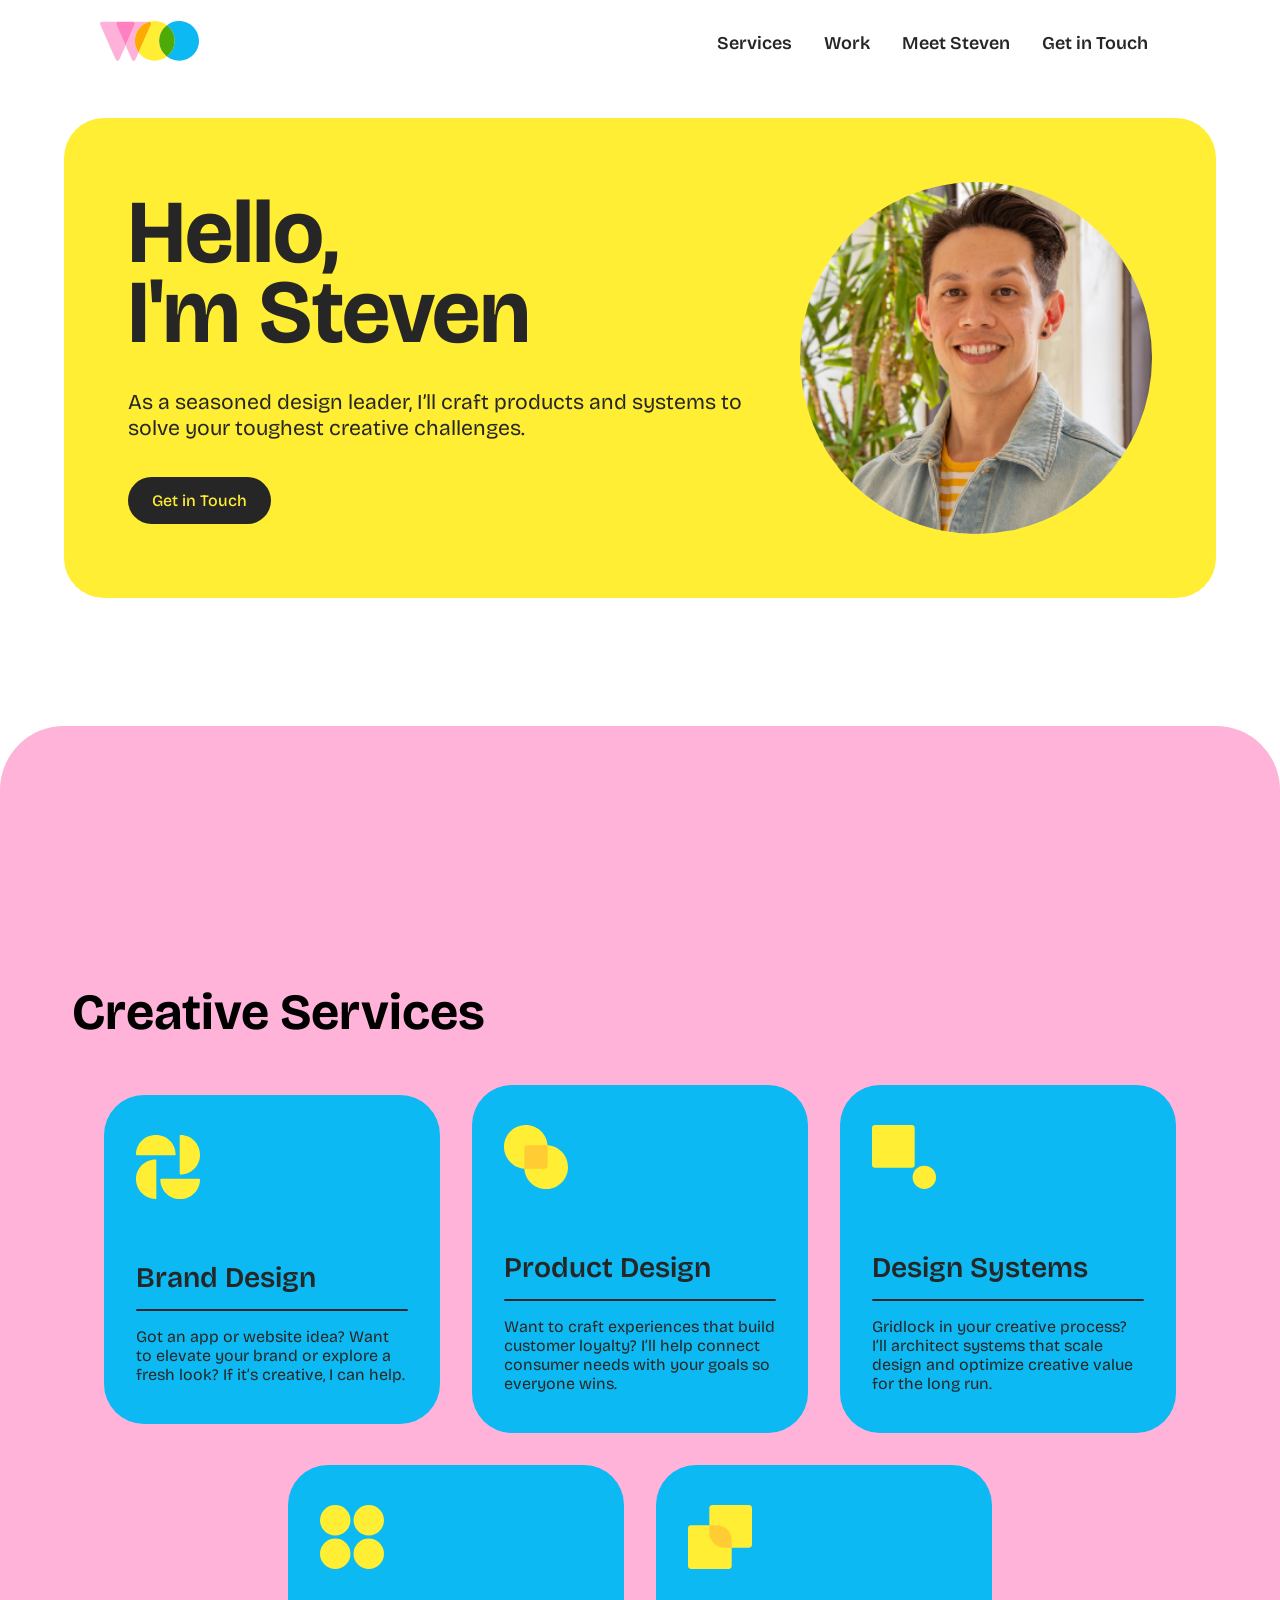
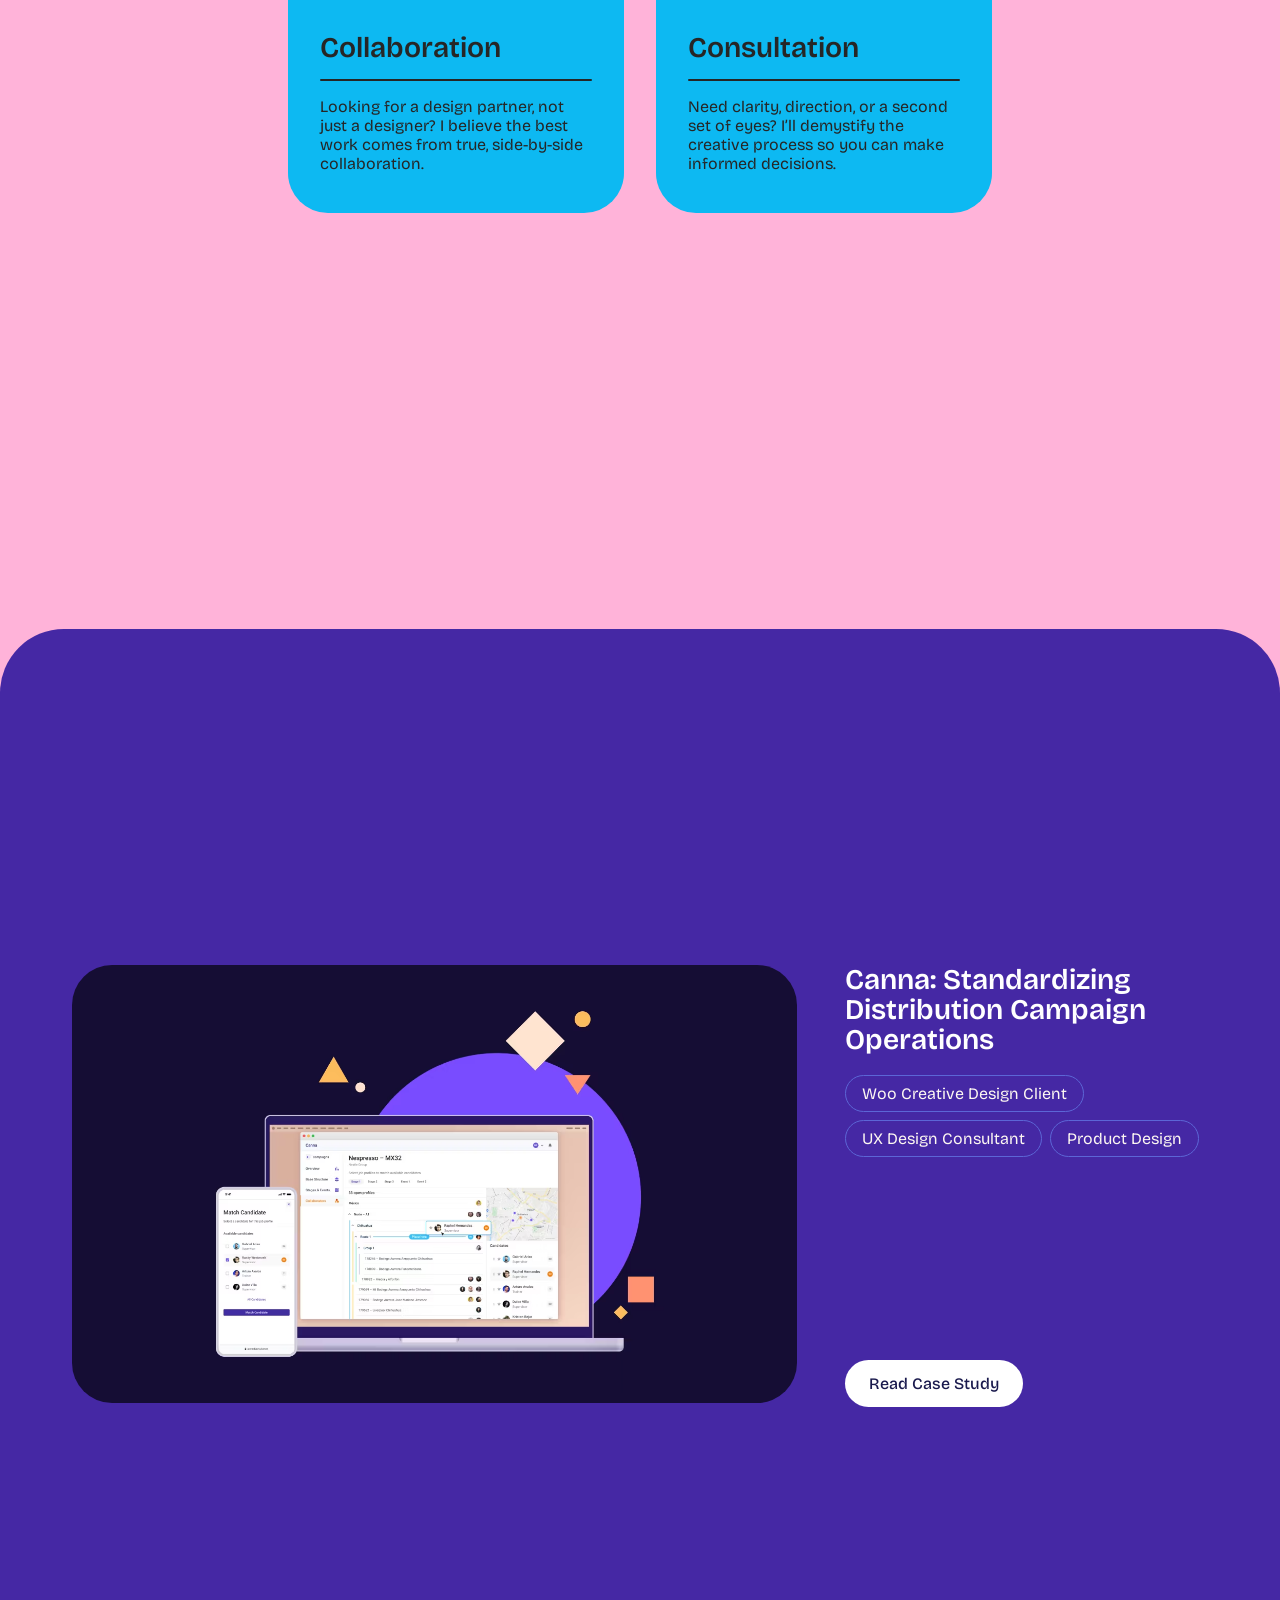
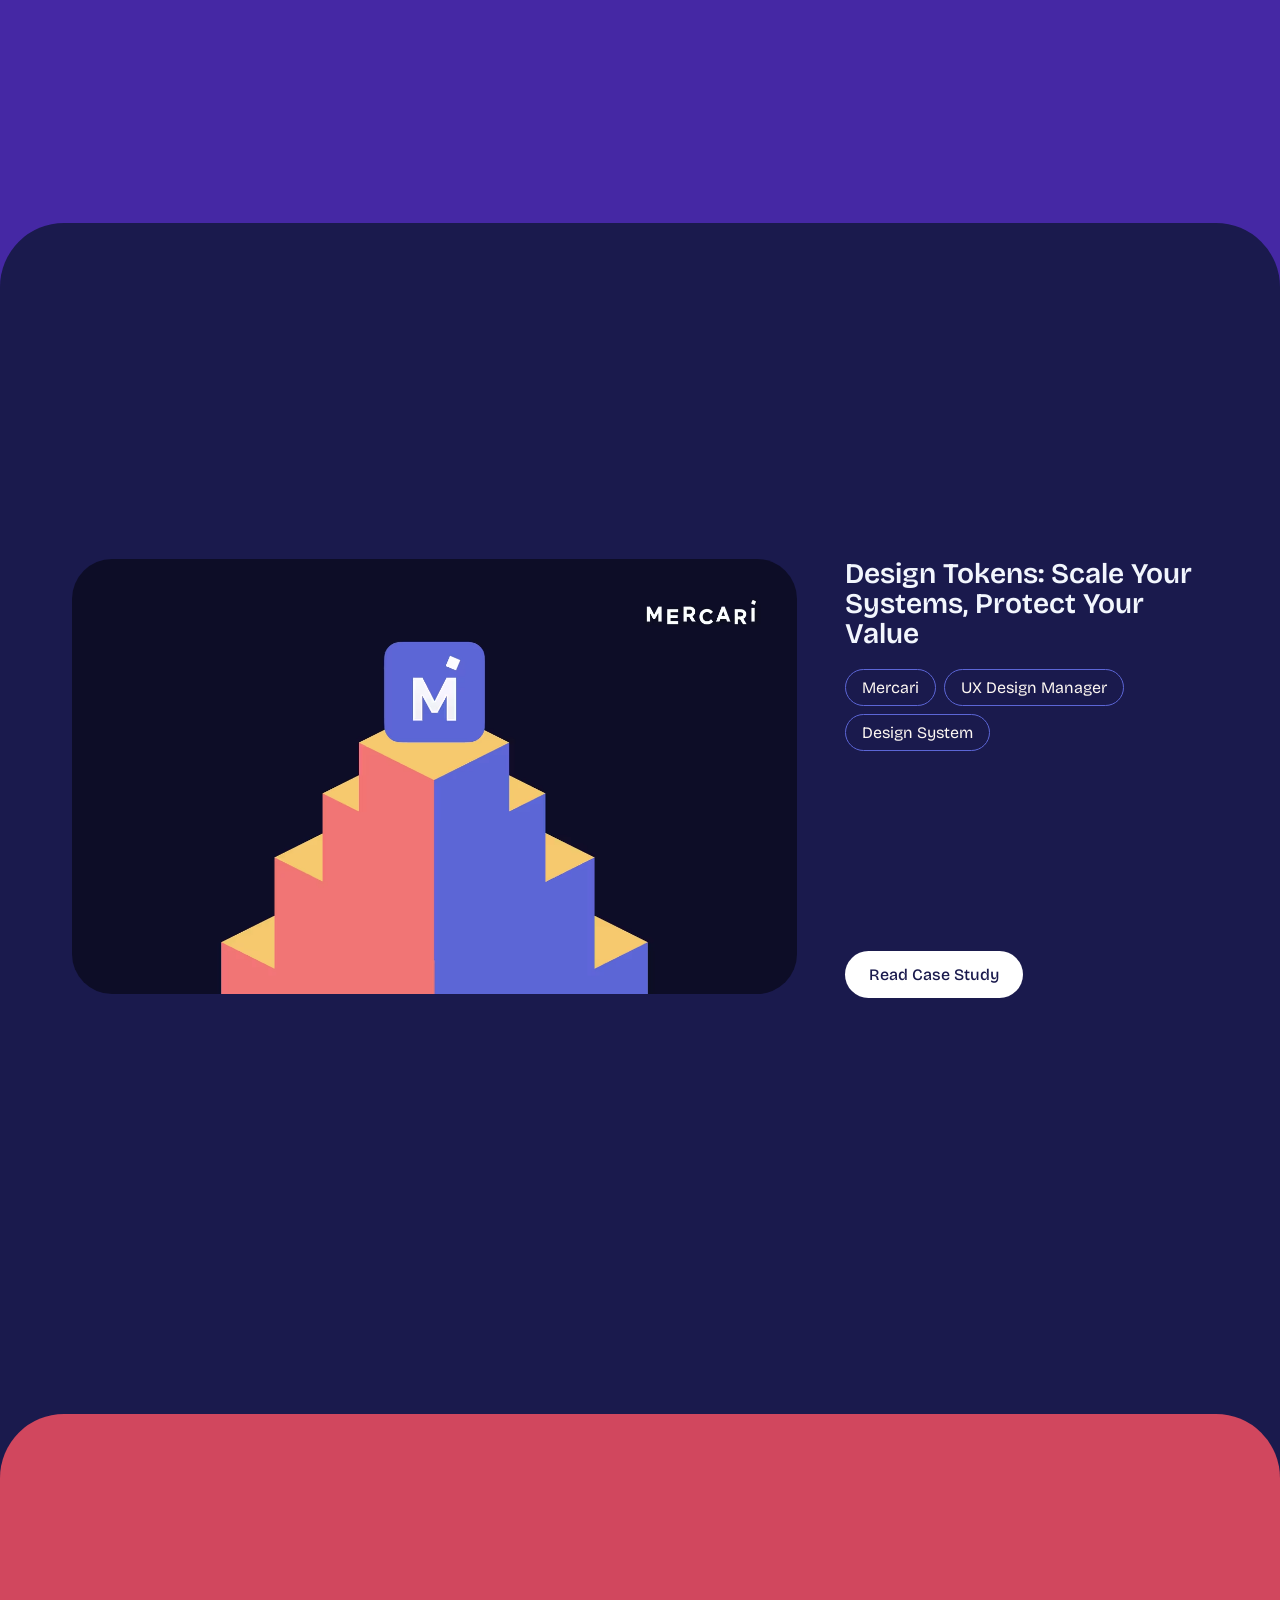
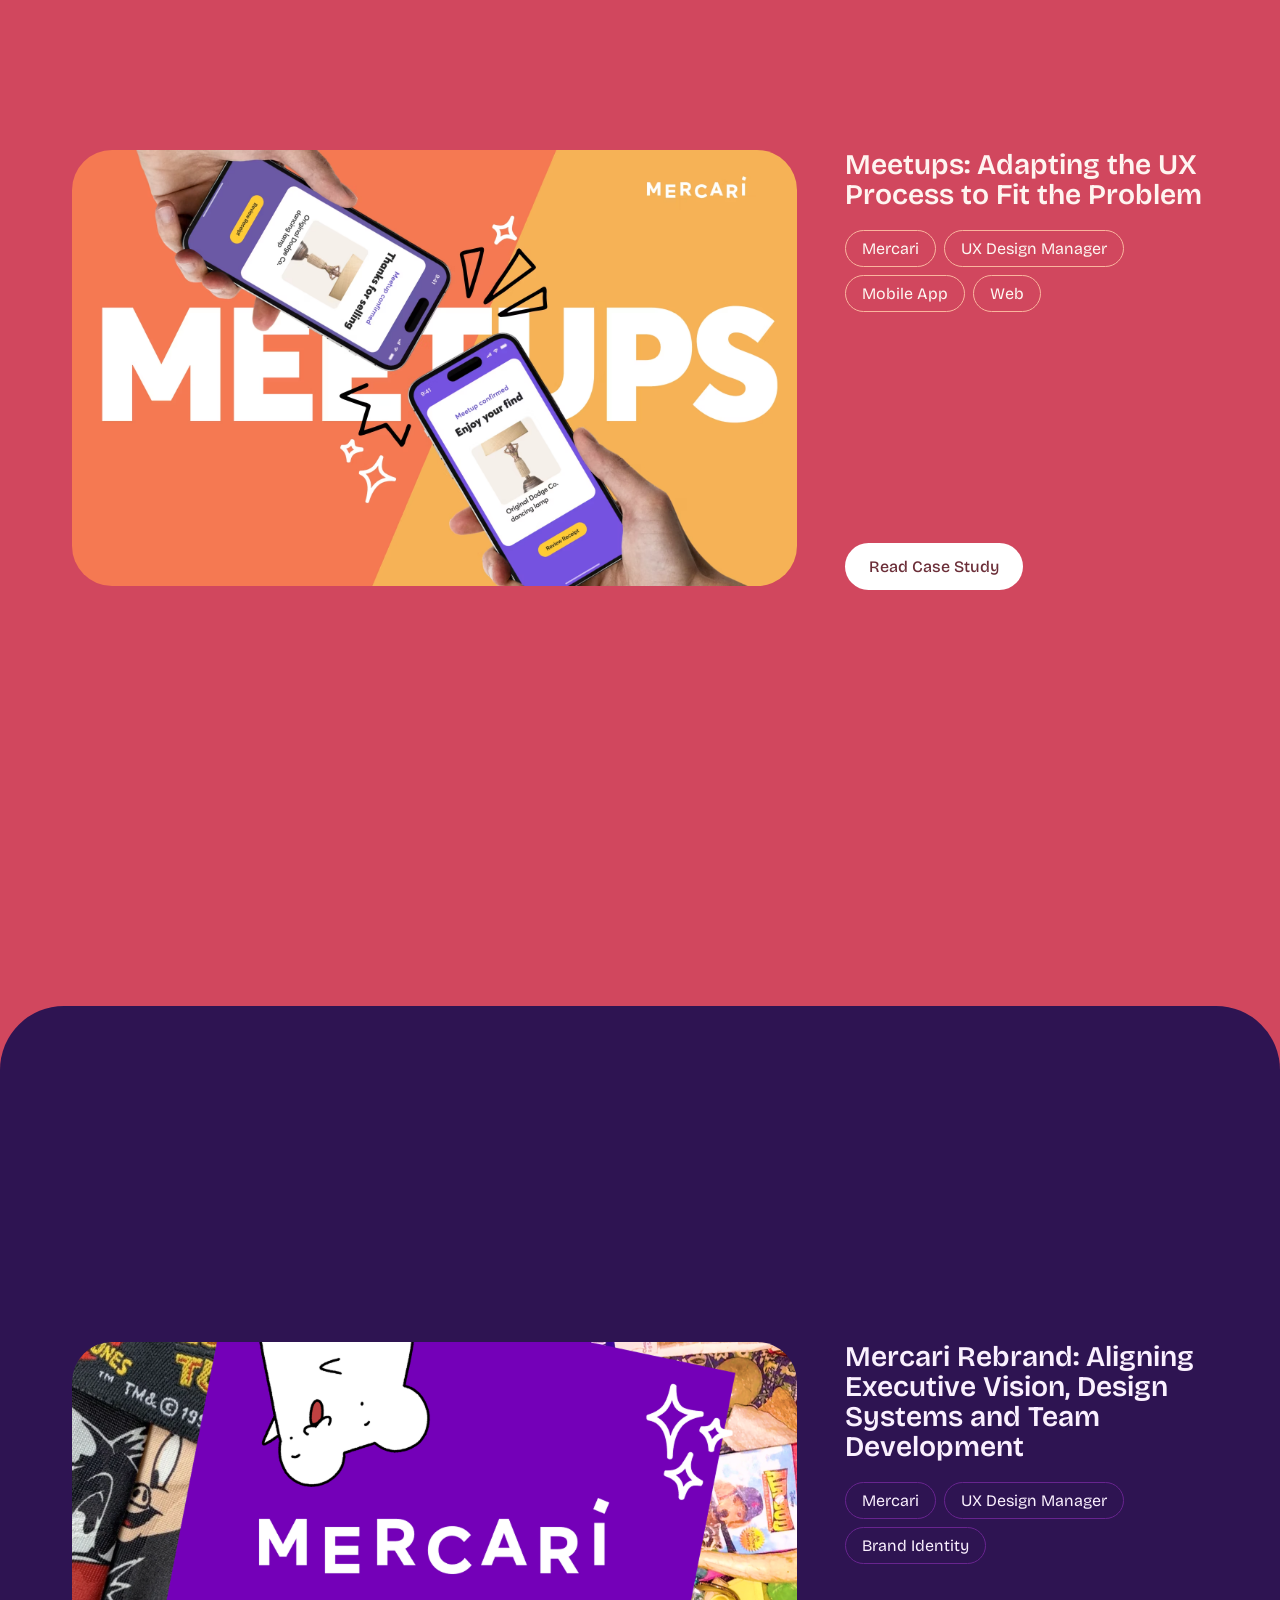
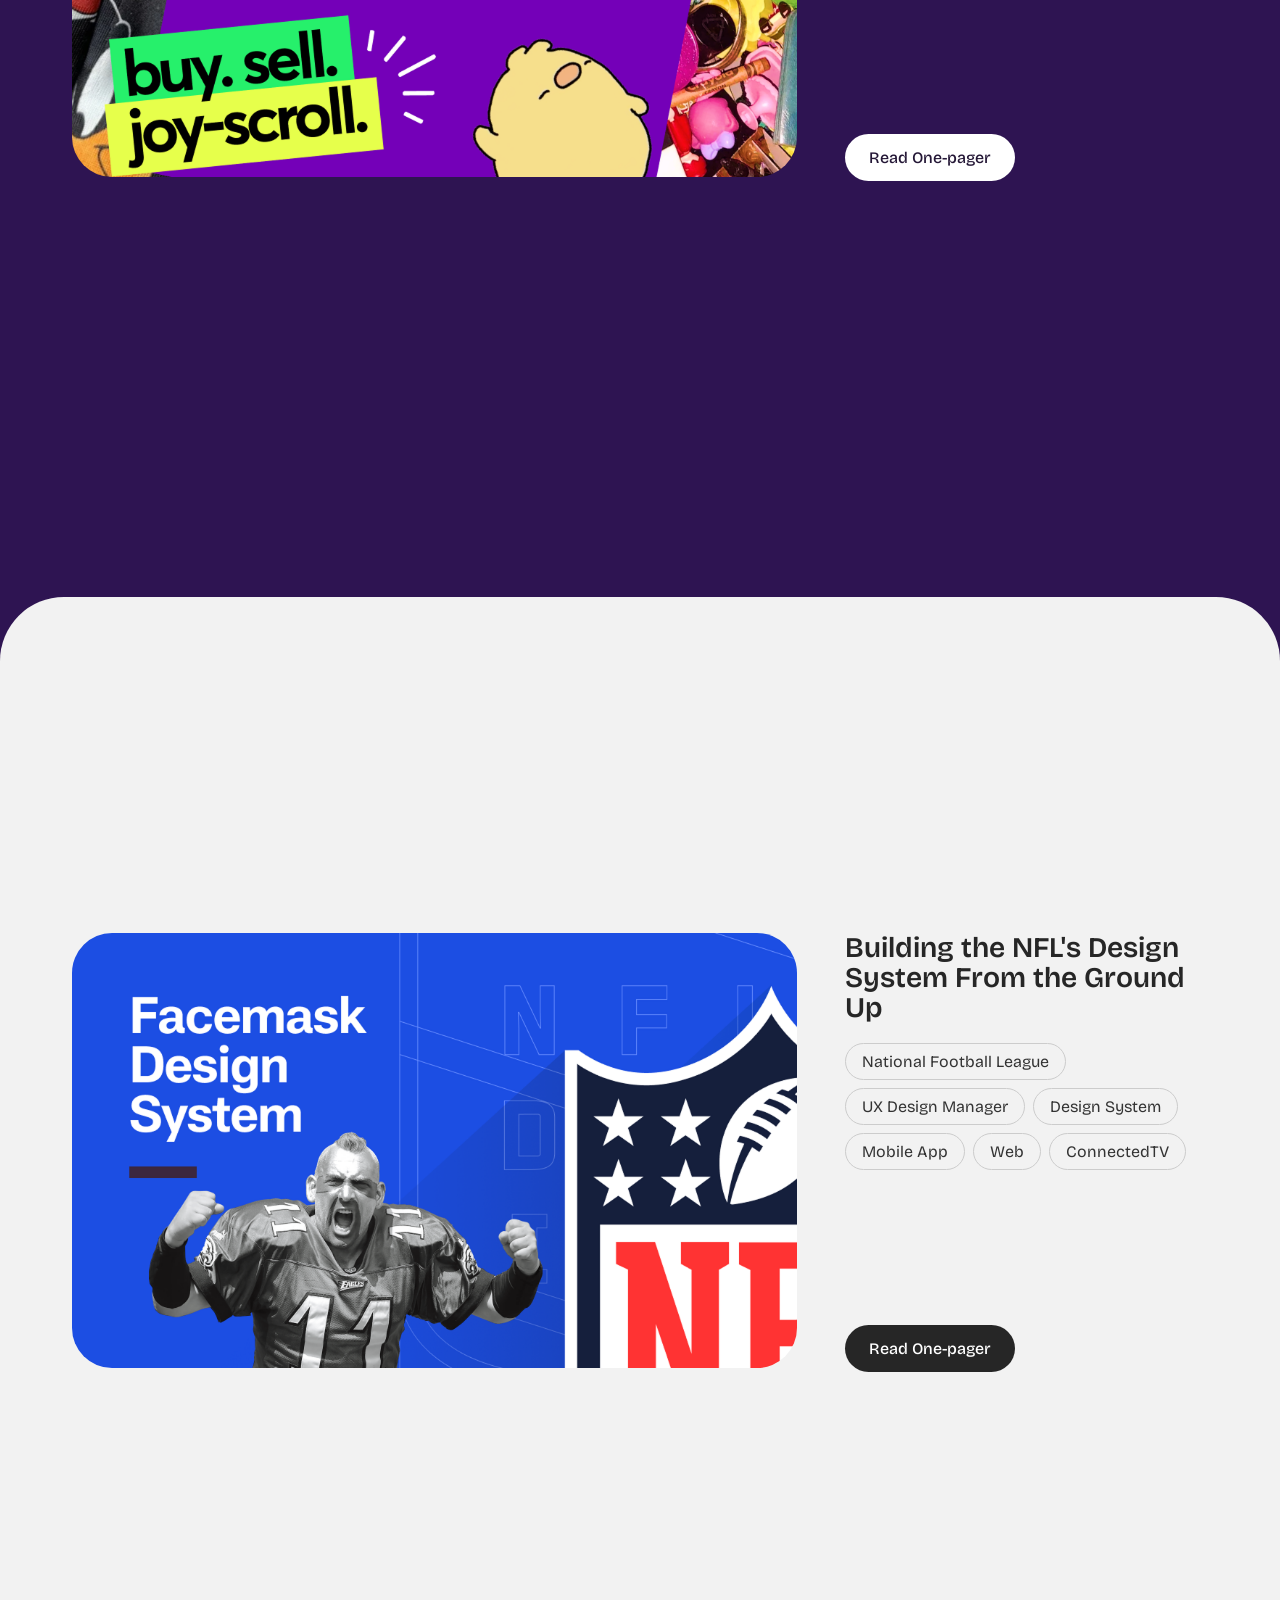
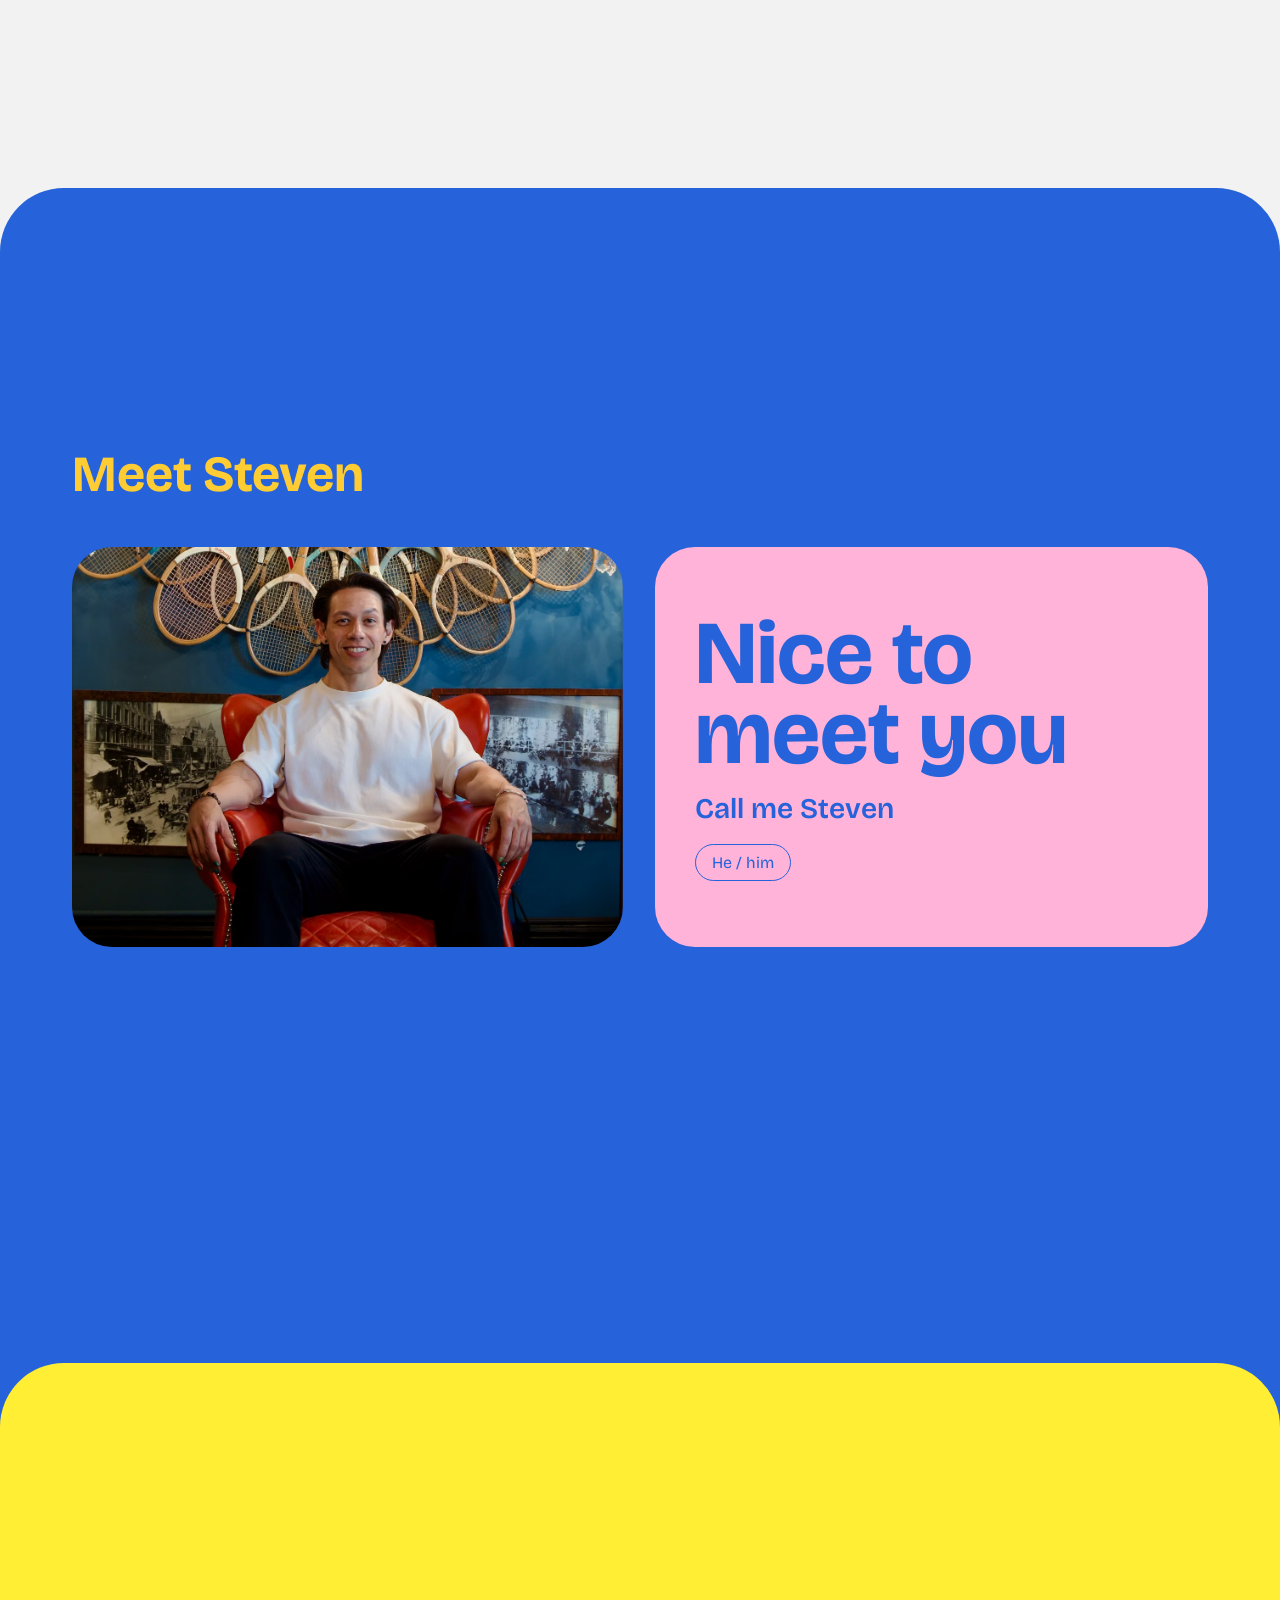
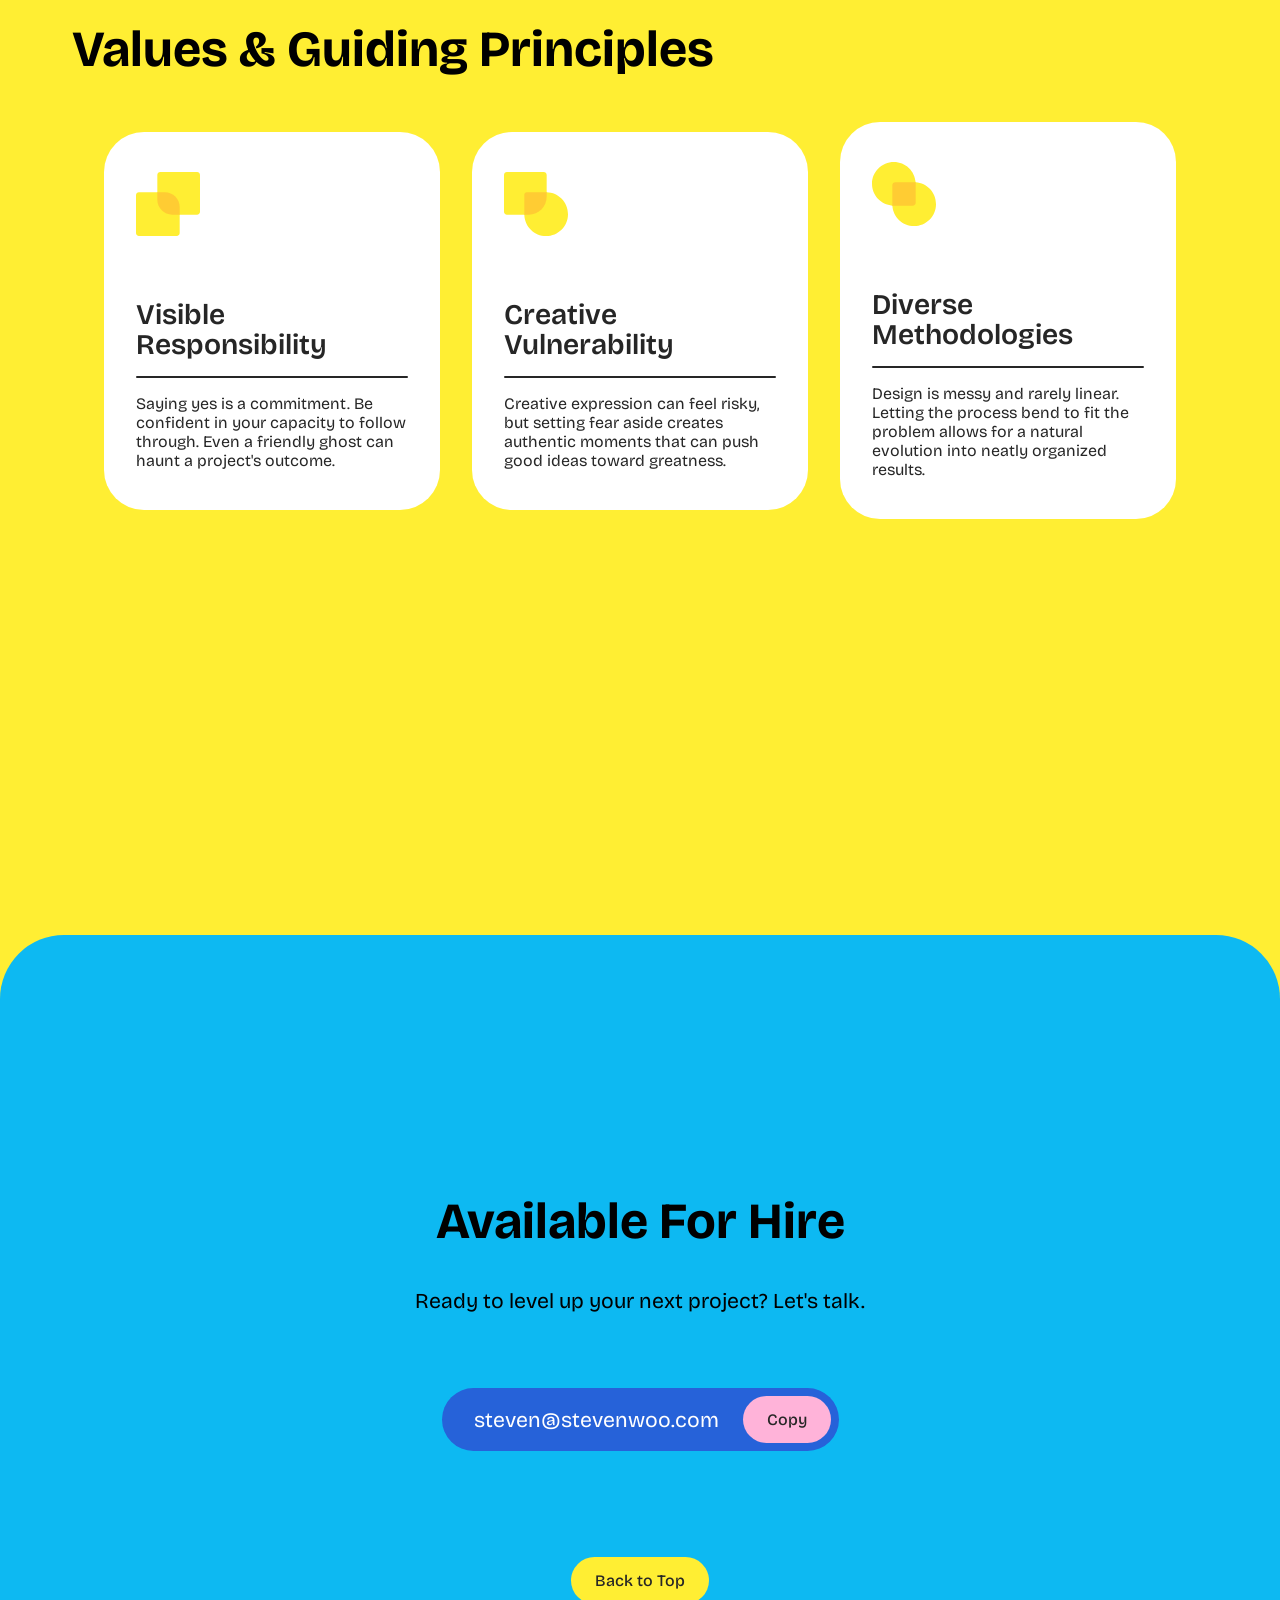
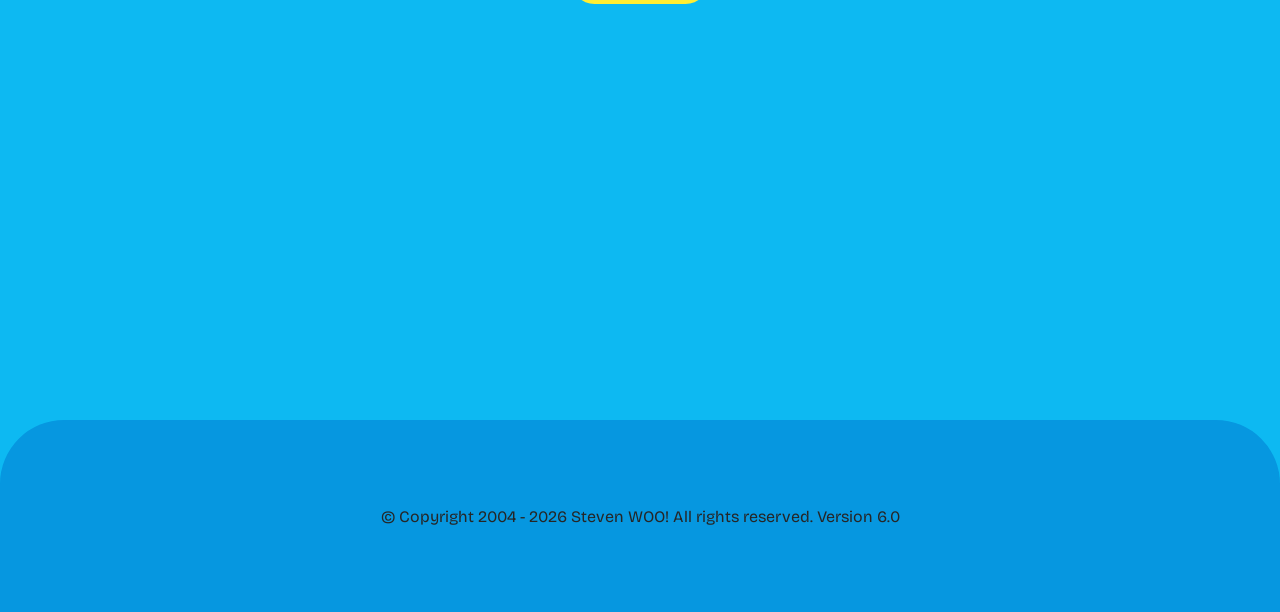
==== commit 13f1b4a8: "Perfect-fourth scale applied to mobile type styles" ====
--- a/index.html
+++ b/index.html
@@ -312,7 +312,7 @@
                 </div>
                 
                 <div class="chip-email">
-                    <p class="title" id="email-text">steven@stevenwoo.com</p>
+                    <p class="body-large" id="email-text">steven@stevenwoo.com</p>
                     <button type="button" id="copy-email-btn">Copy</button>
                 </div>
                 
--- a/resources/styles.css
+++ b/resources/styles.css
@@ -91,7 +91,7 @@
 
 .display {
   font-family: "Bricolage Grotesque", sans-serif;
-  font-size: 3.25rem; /* 52px */
+  font-size: 3.16rem; /* 50.2 px */
   font-weight: 700;
   font-style: normal;
   font-variation-settings: "wdth" 100;
@@ -100,14 +100,14 @@
 
 .section-head {
     font-family: "Bricolage Grotesque", sans-serif;
-    font-size: 2.25rem;
+    font-size: 1.78rem; /* 28.43 */
     font-weight: 700;
     font-style: normal;
 }
 
 .title {
     font-family: "Bricolage Grotesque", sans-serif;
-    font-size: 1.875rem;
+    font-size: 1.33rem; /* 21.33 */
     line-height: 1.875rem;
     font-weight: 700;
     font-style: normal;
@@ -115,20 +115,20 @@
 
 .body {
     font-family: "Bricolage Grotesque", sans-serif;
-    font-size: 1.125rem; /* 18px */
+    font-size: 1rem; /* 16px */
     font-weight: 400;
     font-style: normal;
 }
 
 .body-large {
   font-family: "Bricolage Grotesque", sans-serif;
-  font-size: 1.25rem;
+  font-size: 1.33rem; /* 21.33 px */
   font-weight: 400;
 }
 
 .body-small {
     font-family: "Bricolage Grotesque", sans-serif;
-    font-size: .875rem; /* 14px */
+    font-size: .75rem; /* 12px */
     font-weight: 400;
     font-style: normal;
 }
@@ -140,7 +140,7 @@
 
 .label-small {
     font-family: "Bricolage Grotesque", sans-serif;
-    font-size: .875rem; /* 14px */
+    font-size: .75rem; /* 12px */
     font-weight: 400;
     font-style: normal;
 }
@@ -674,6 +674,7 @@
   gap: 1.5rem;
   margin: 2rem 0 4rem 0;
   align-self: center;
+  width: fit-content%;
 }
 
 
@@ -699,6 +700,10 @@
   margin: var(--unit-standard) var(--unit-large) 12rem var(--unit-large);
 }
 
+.hero-content {
+  gap: 2.25rem;
+}
+
 .project {
   grid-template-columns: 2fr 1fr;
   padding-top: 5rem;
@@ -725,7 +730,7 @@
 
 .display {
   font-size: 5.61rem; /* 89.76px */
-  line-height: 4.5rem;
+  line-height: 5rem;
   }
 
 .section-head {
@@ -736,6 +741,7 @@
 .title {
   font-size: 1.78rem; /* 28.43 px */
   font-weight: 600;
+  line-height: 1.875rem;
   }
 
 .body {
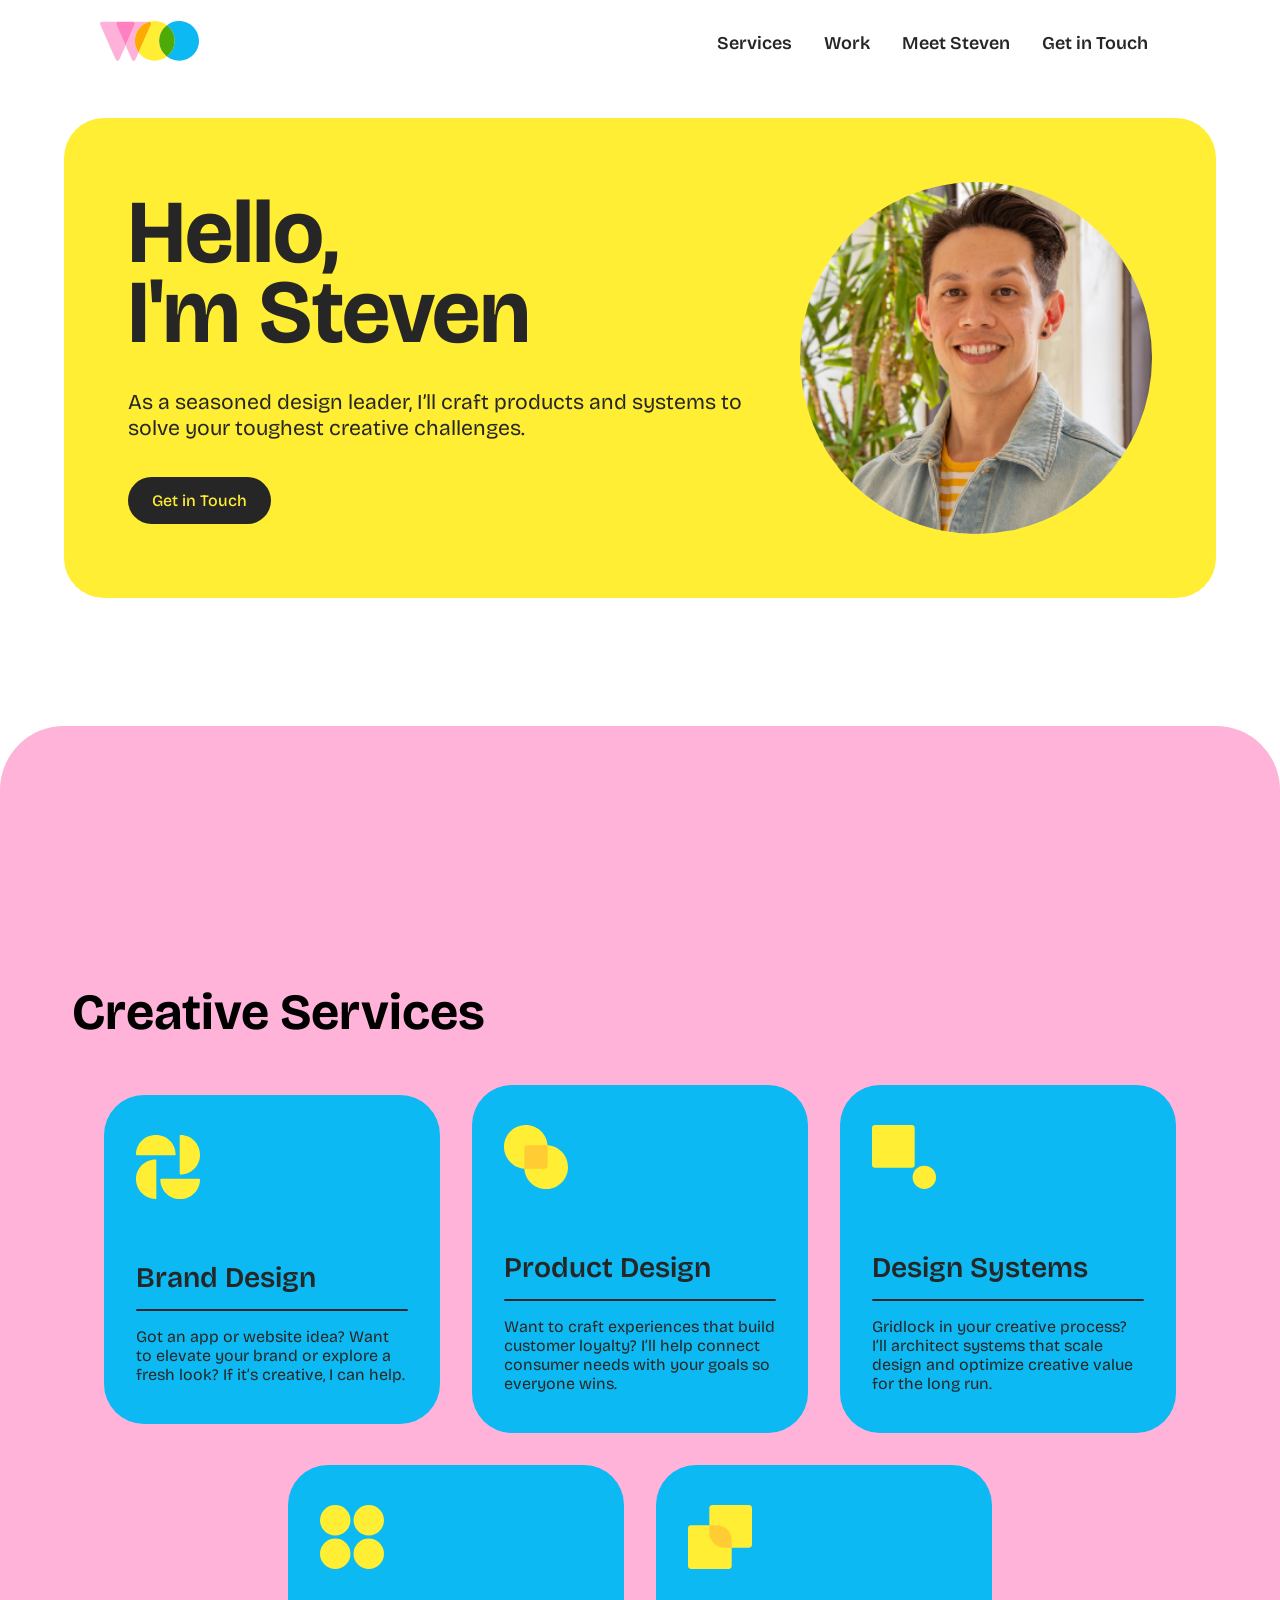
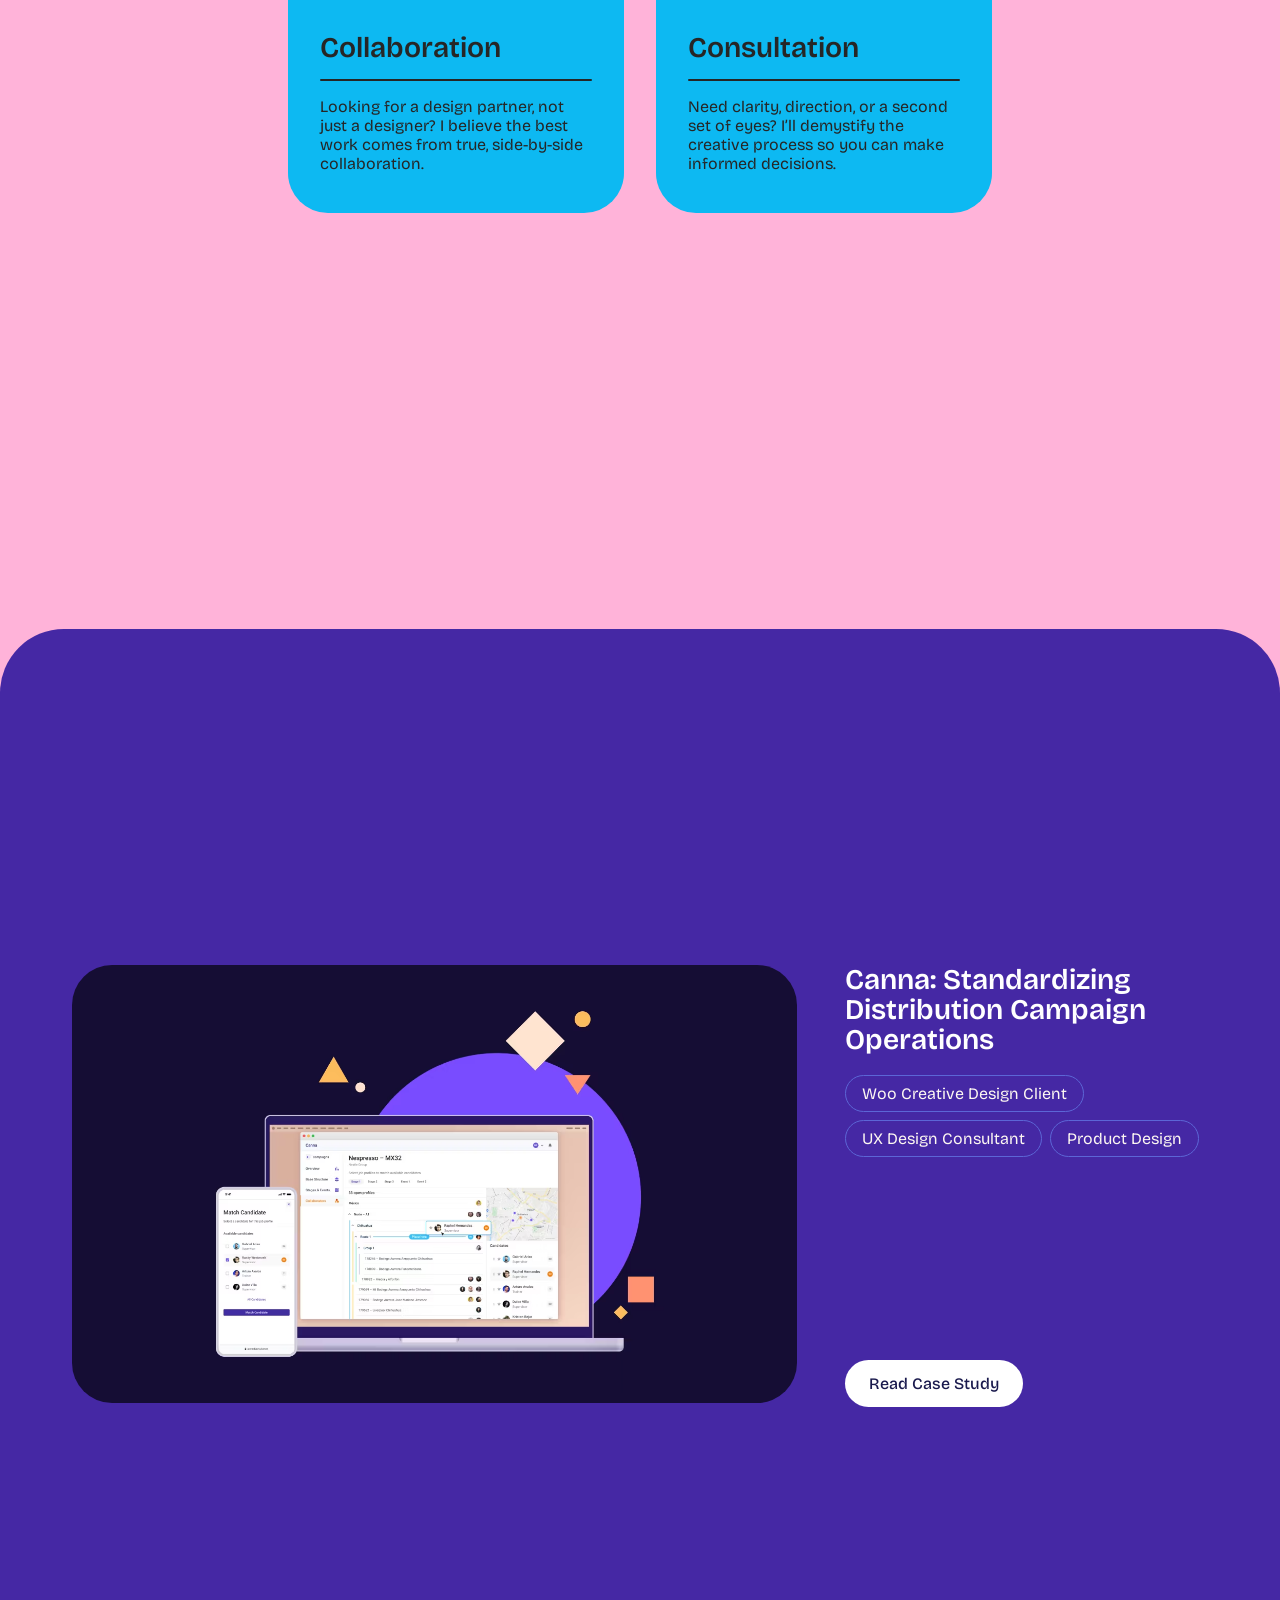
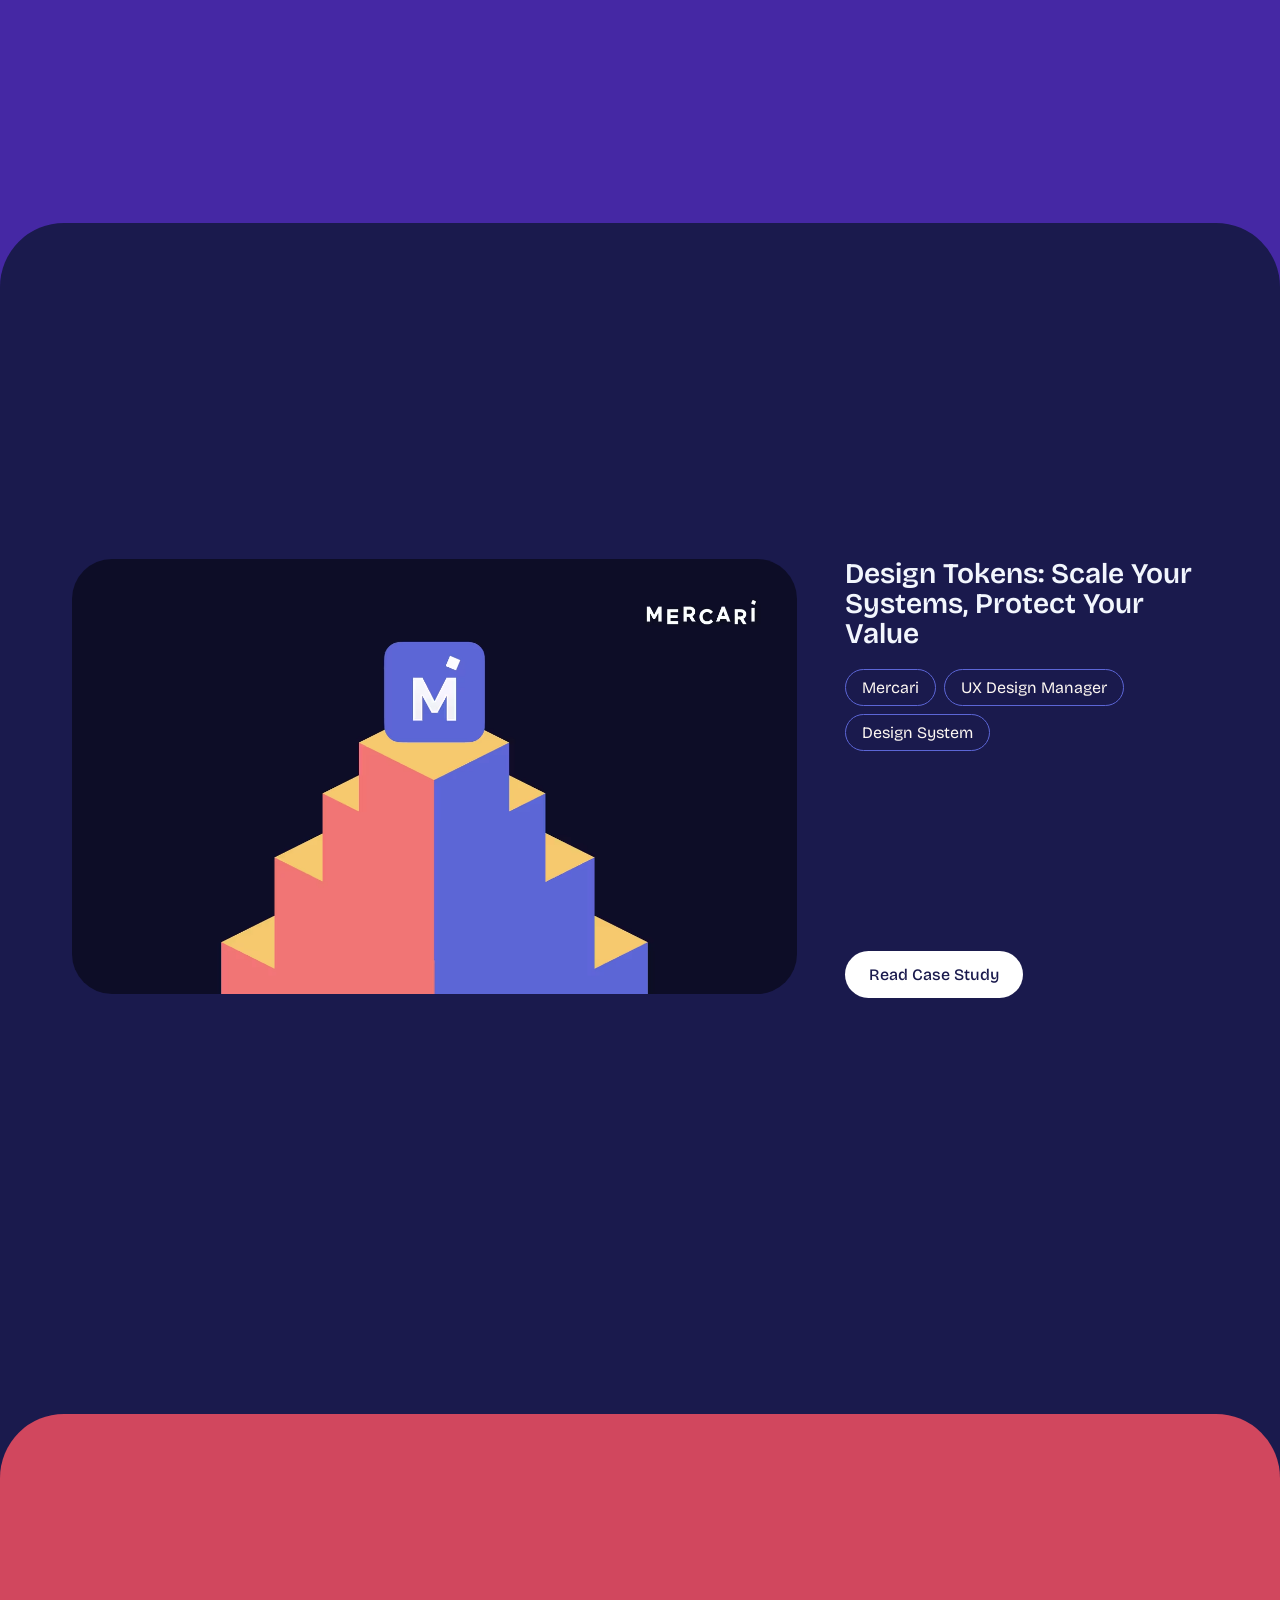
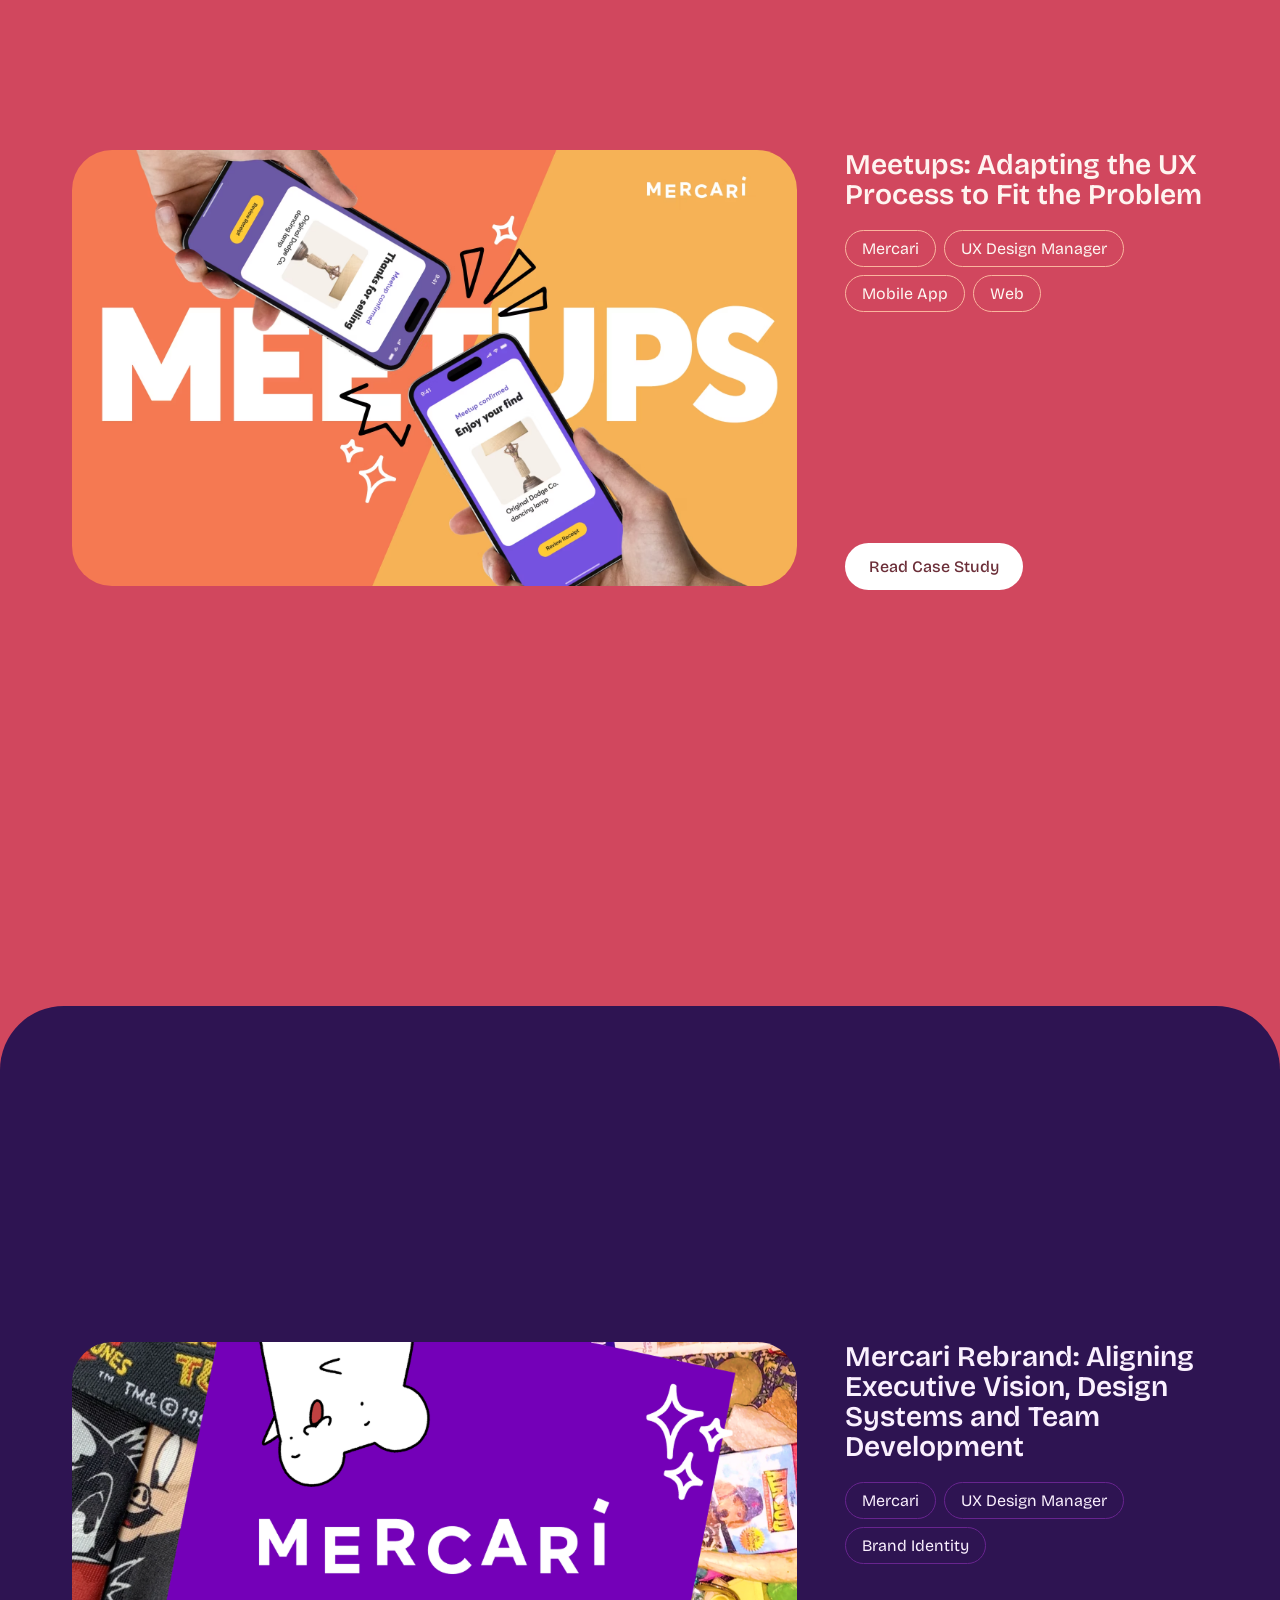
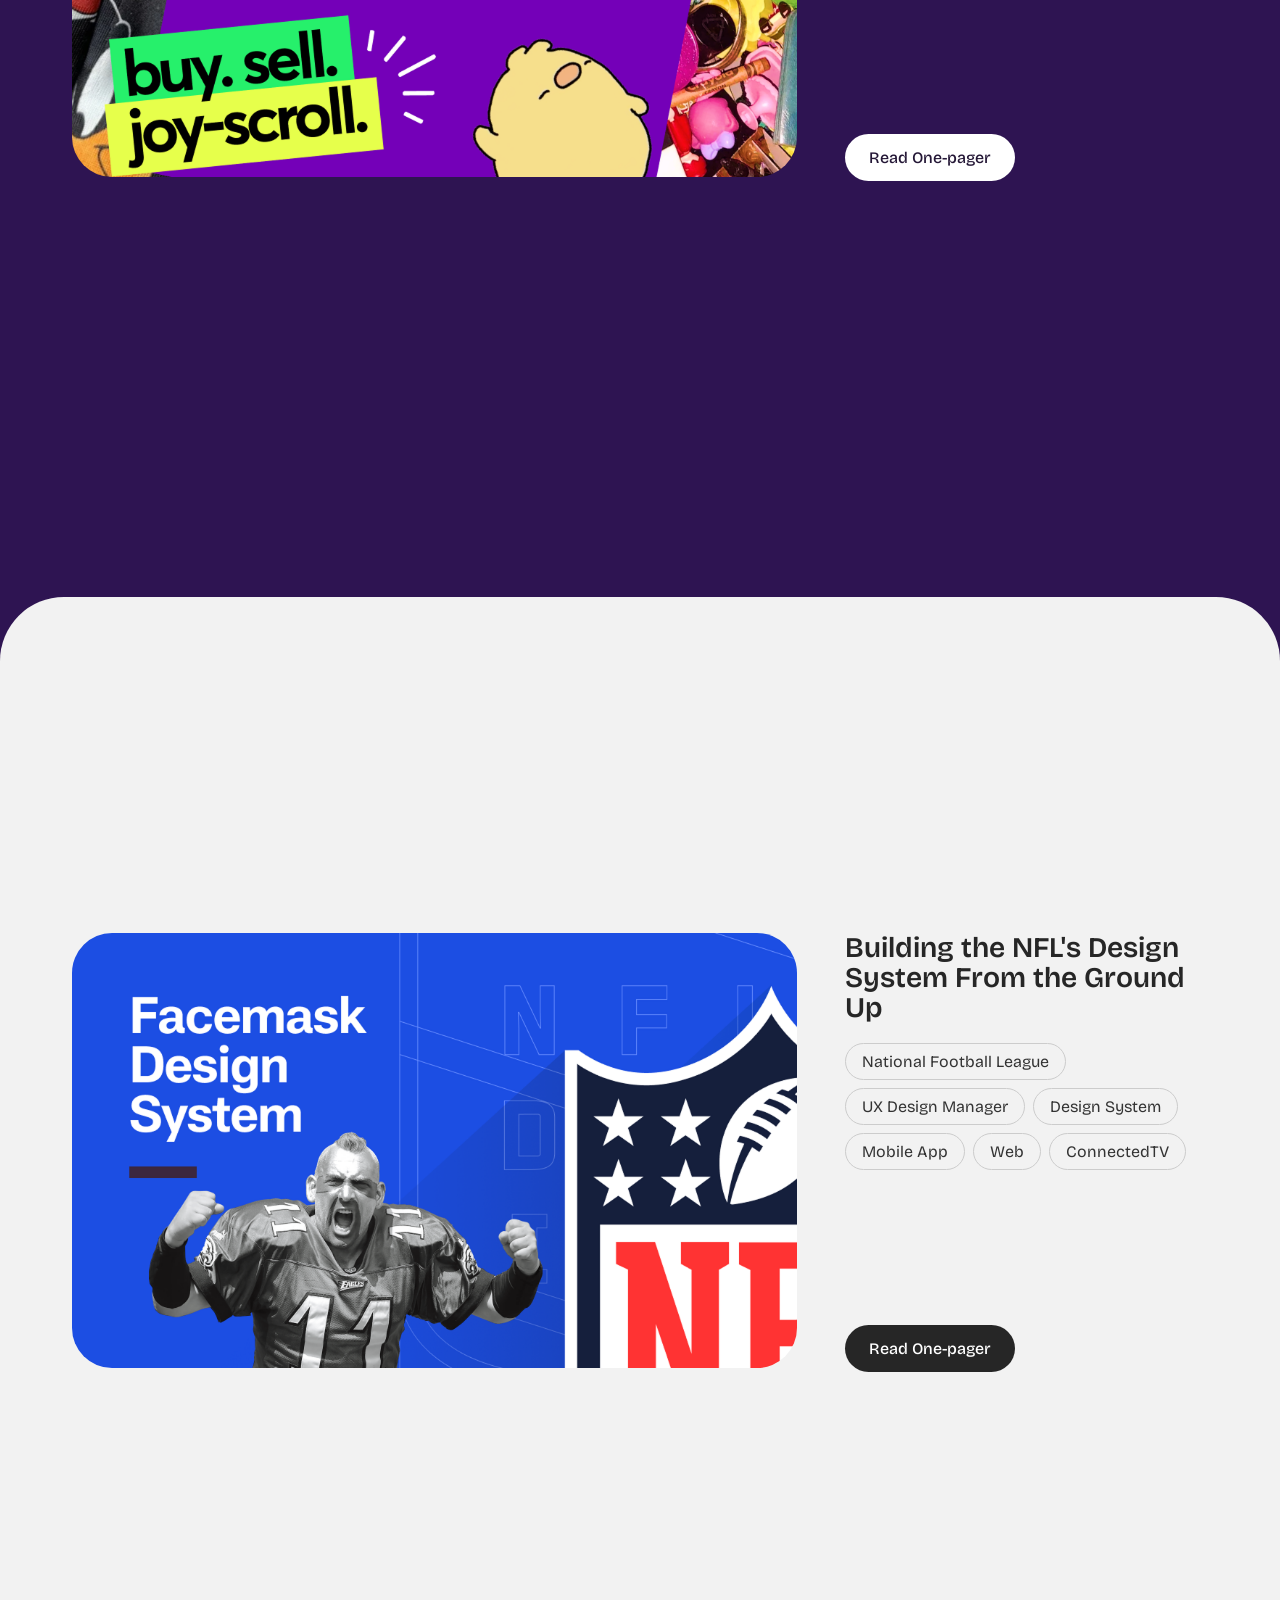
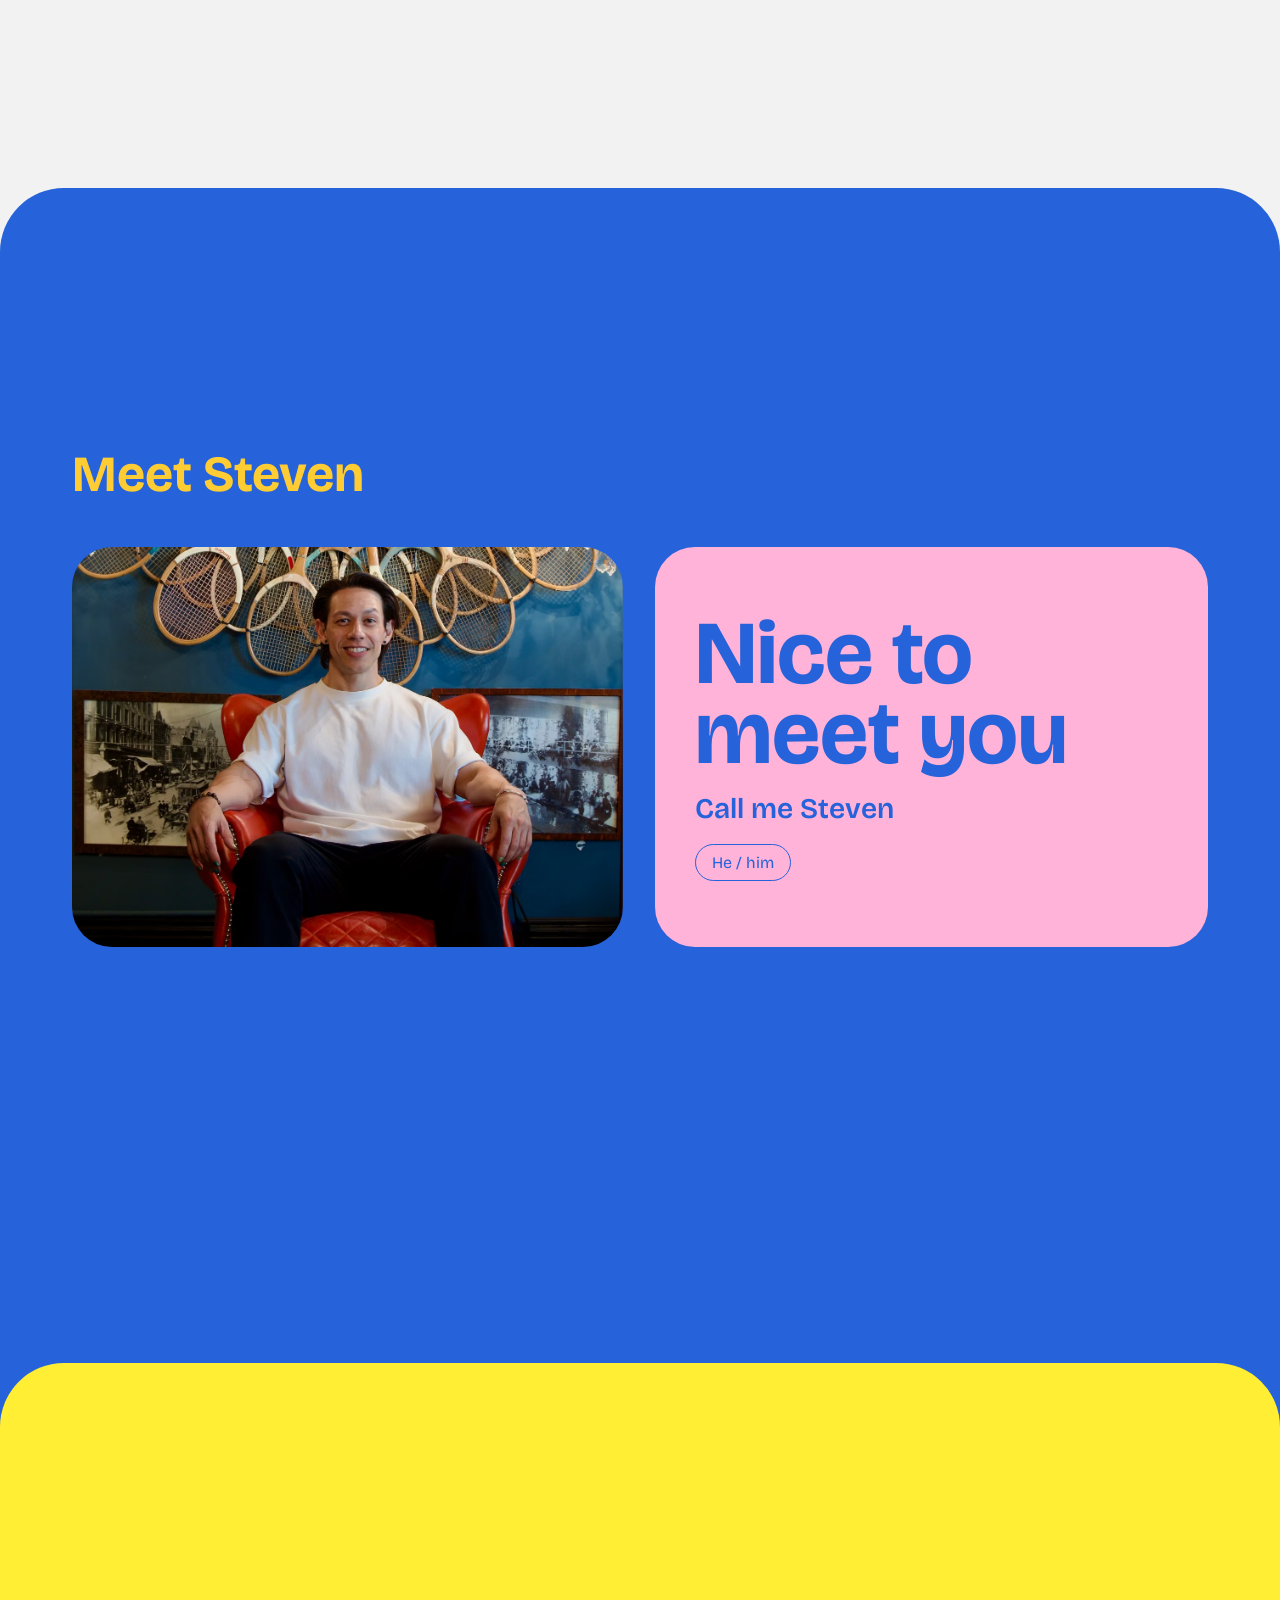
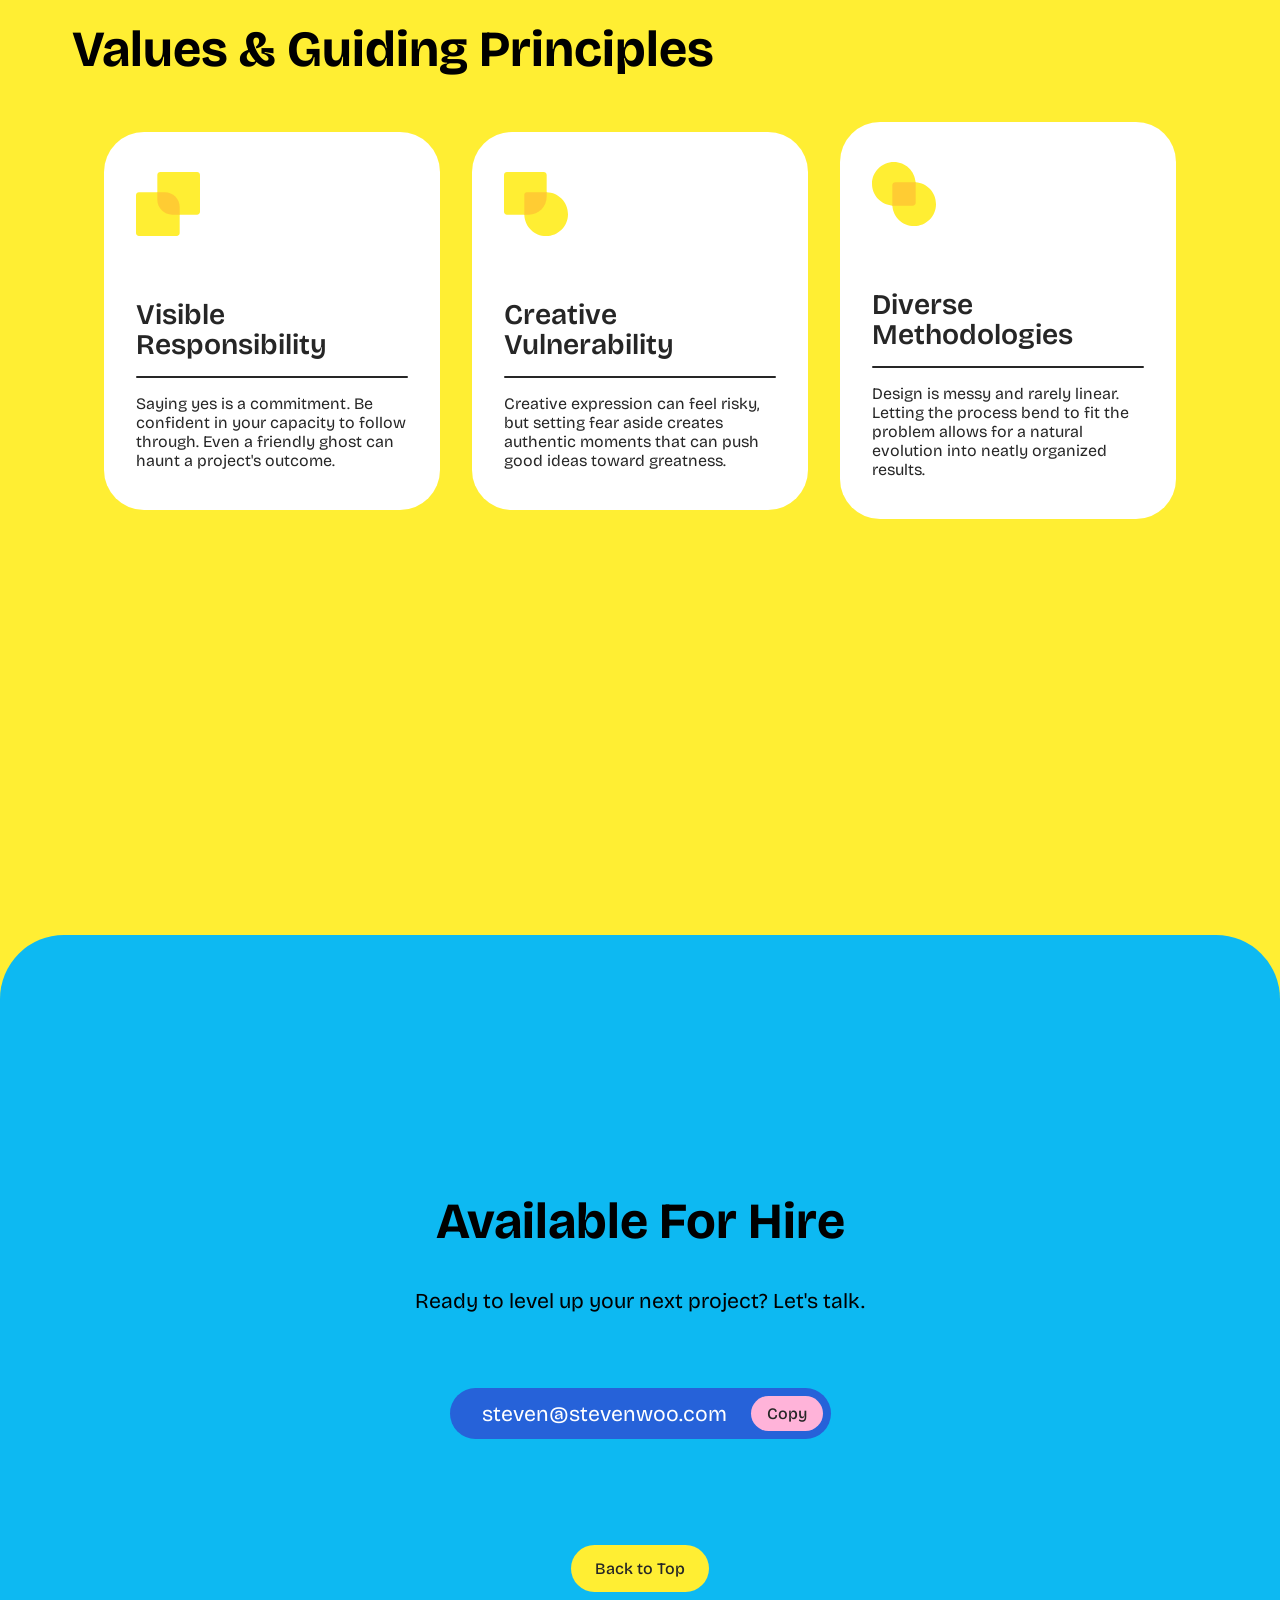
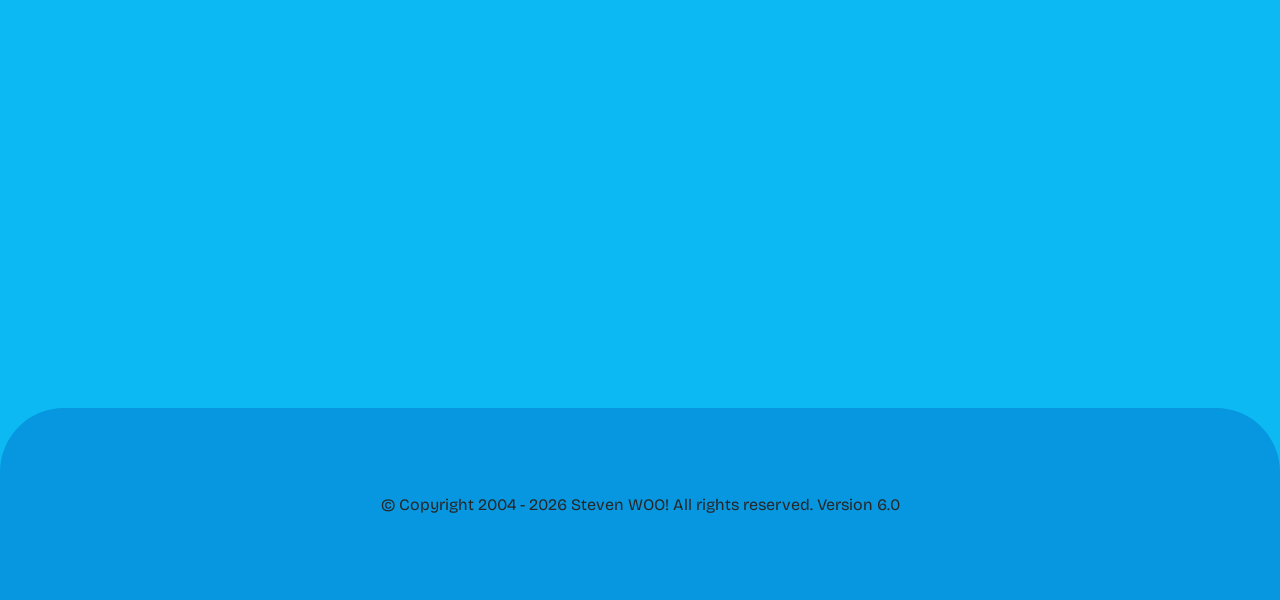
==== commit ac18c82a: "Pill styling reduces email copy button size to fit inside narrow viewports" ====
--- a/index.html
+++ b/index.html
@@ -313,7 +313,7 @@
                 
                 <div class="chip-email">
                     <p class="body-large" id="email-text">steven@stevenwoo.com</p>
-                    <button type="button" id="copy-email-btn">Copy</button>
+                    <button class="pill" type="button" id="copy-email-btn">Copy</button>
                 </div>
                 
                 <a href="#top"><button type="button">Back to Top</button></a>
--- a/resources/styles.css
+++ b/resources/styles.css
@@ -674,7 +674,11 @@
   gap: 1.5rem;
   margin: 2rem 0 4rem 0;
   align-self: center;
-  width: fit-content%;
+  width: fit-content;
+}
+
+.chip-email .pill {
+  border: none;
 }
 
 
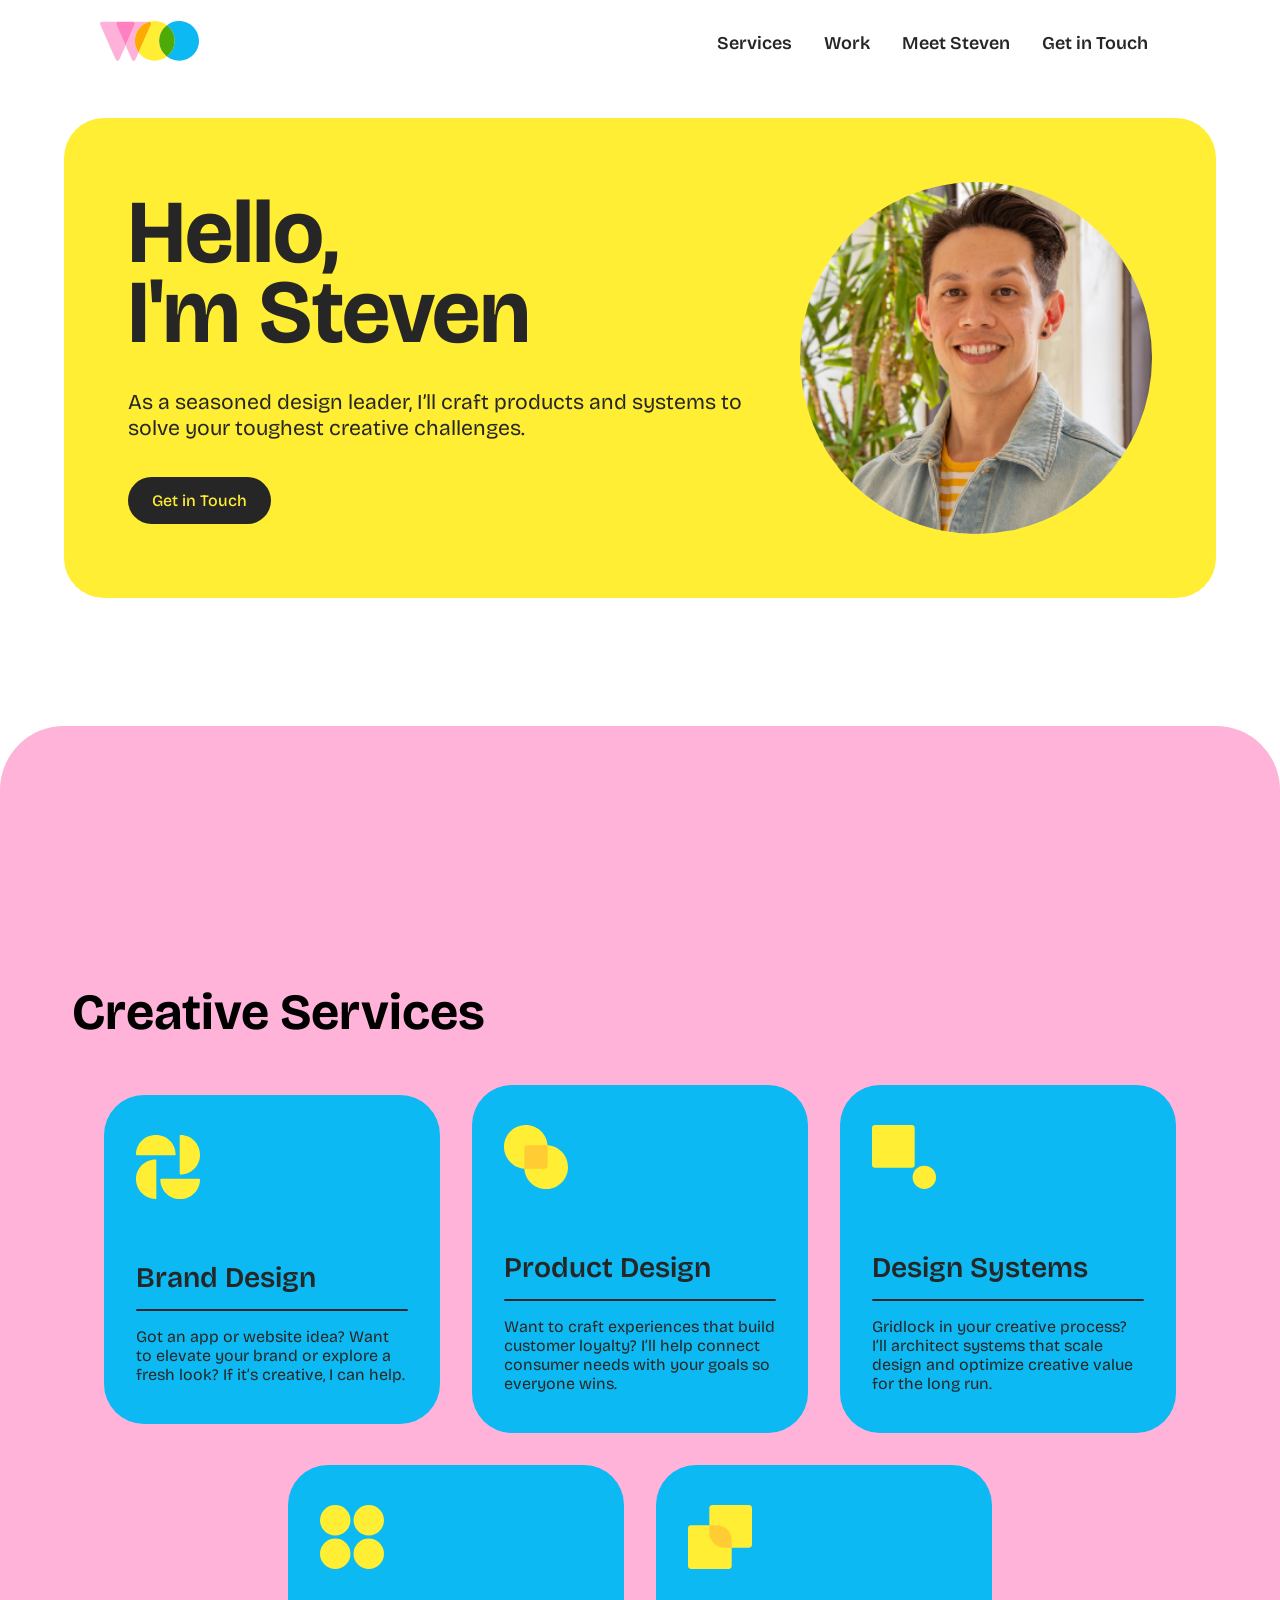
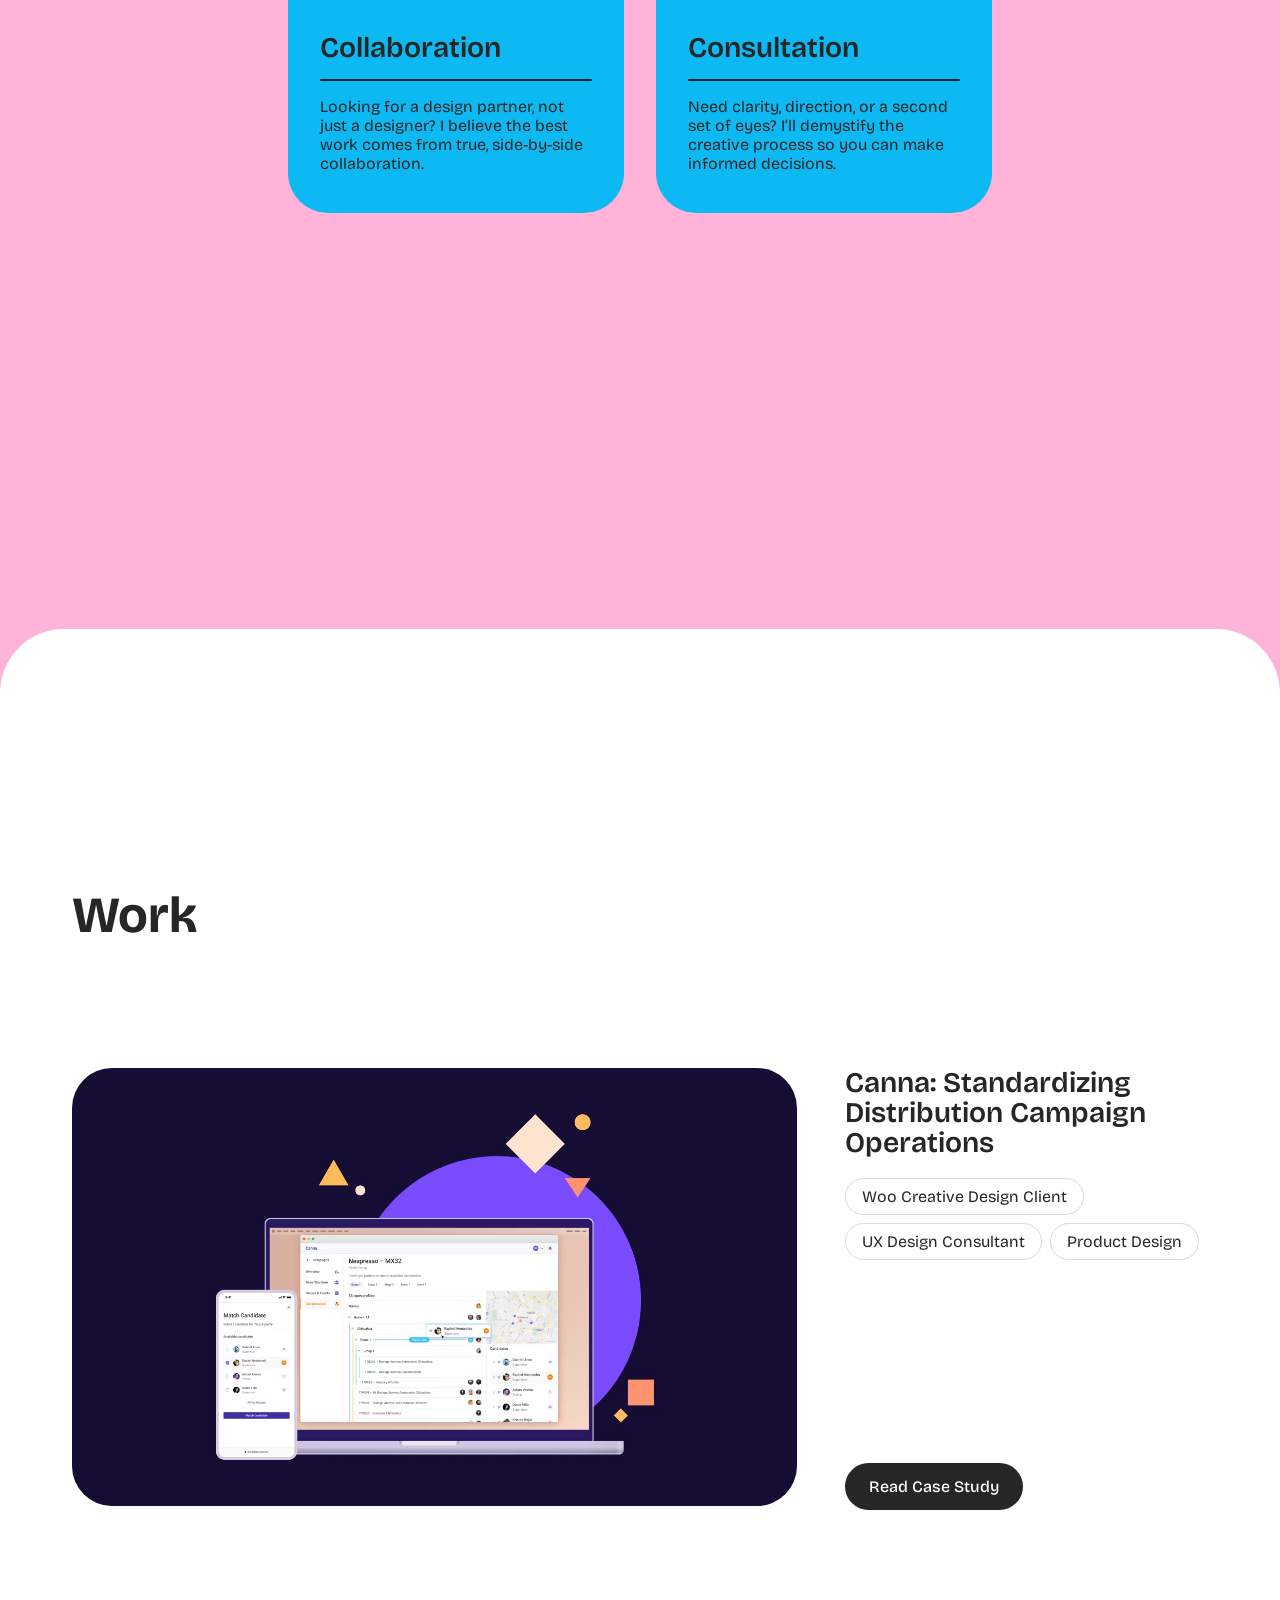
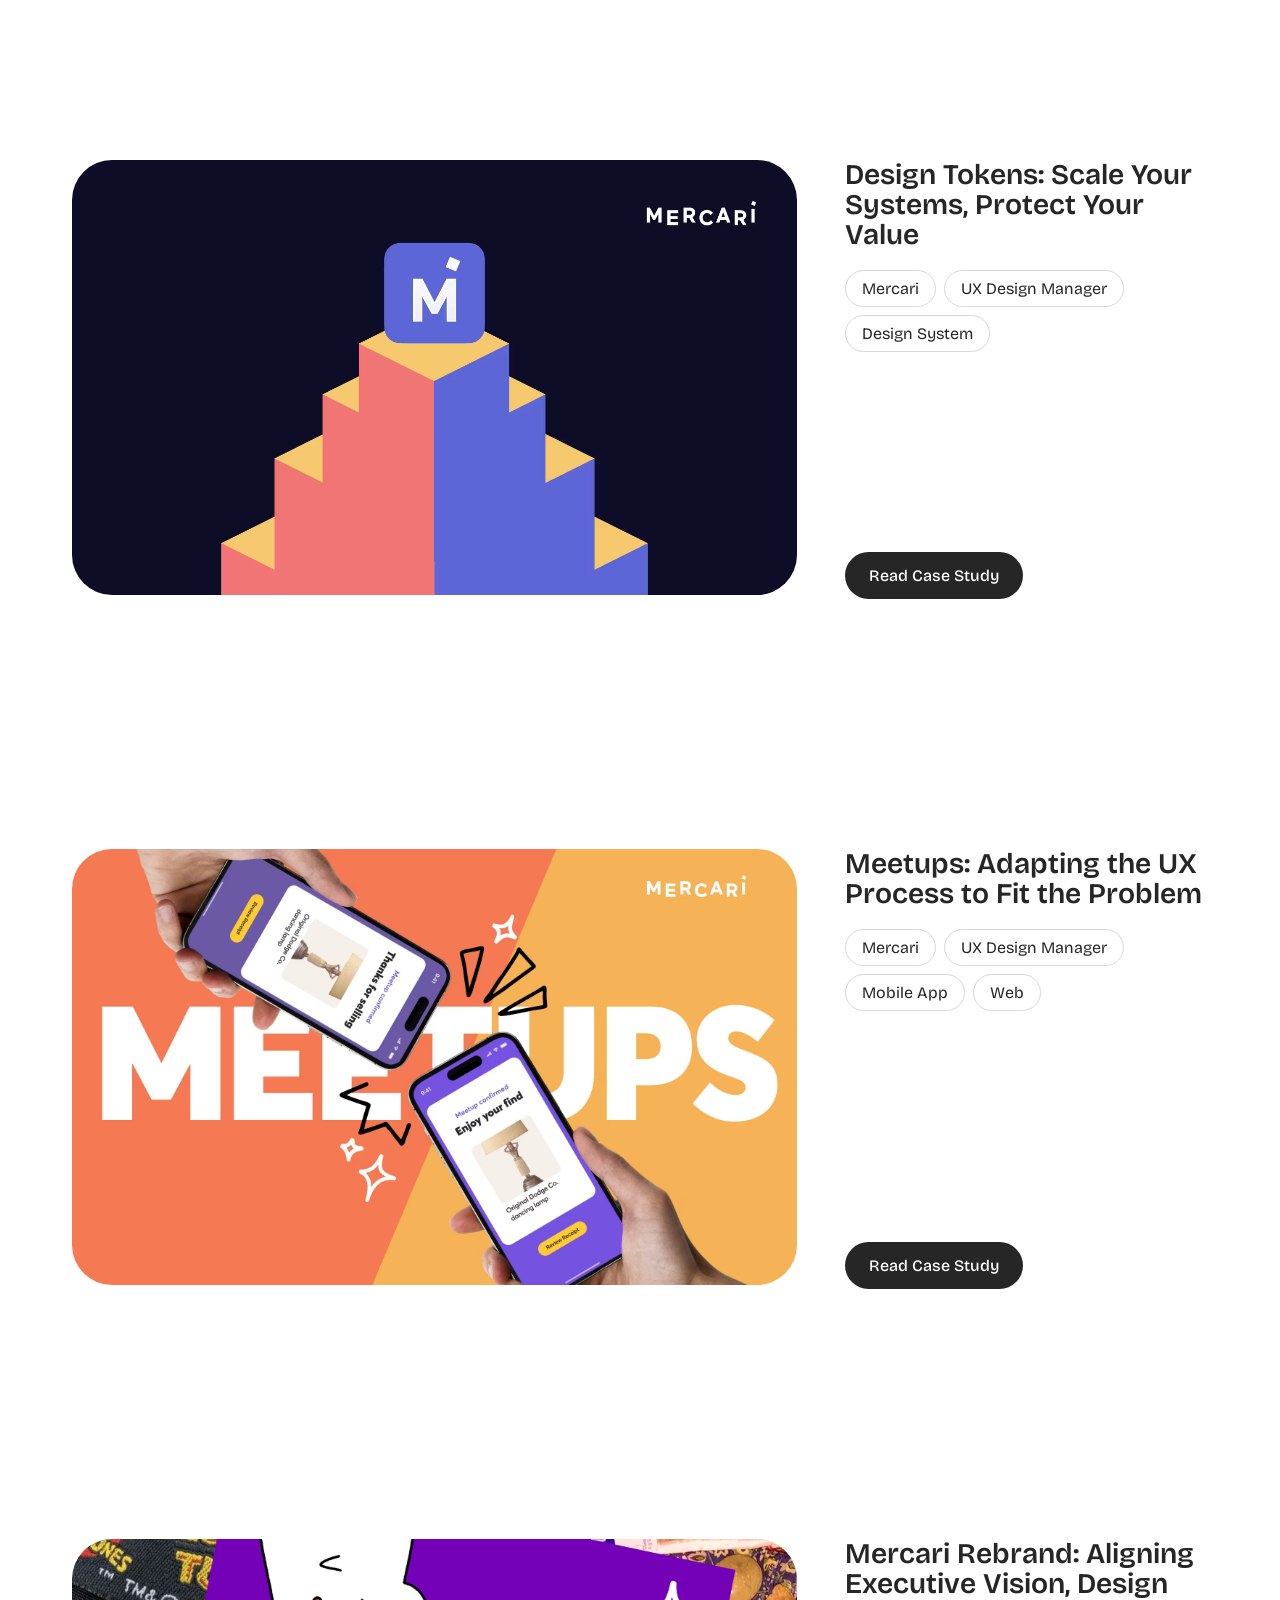
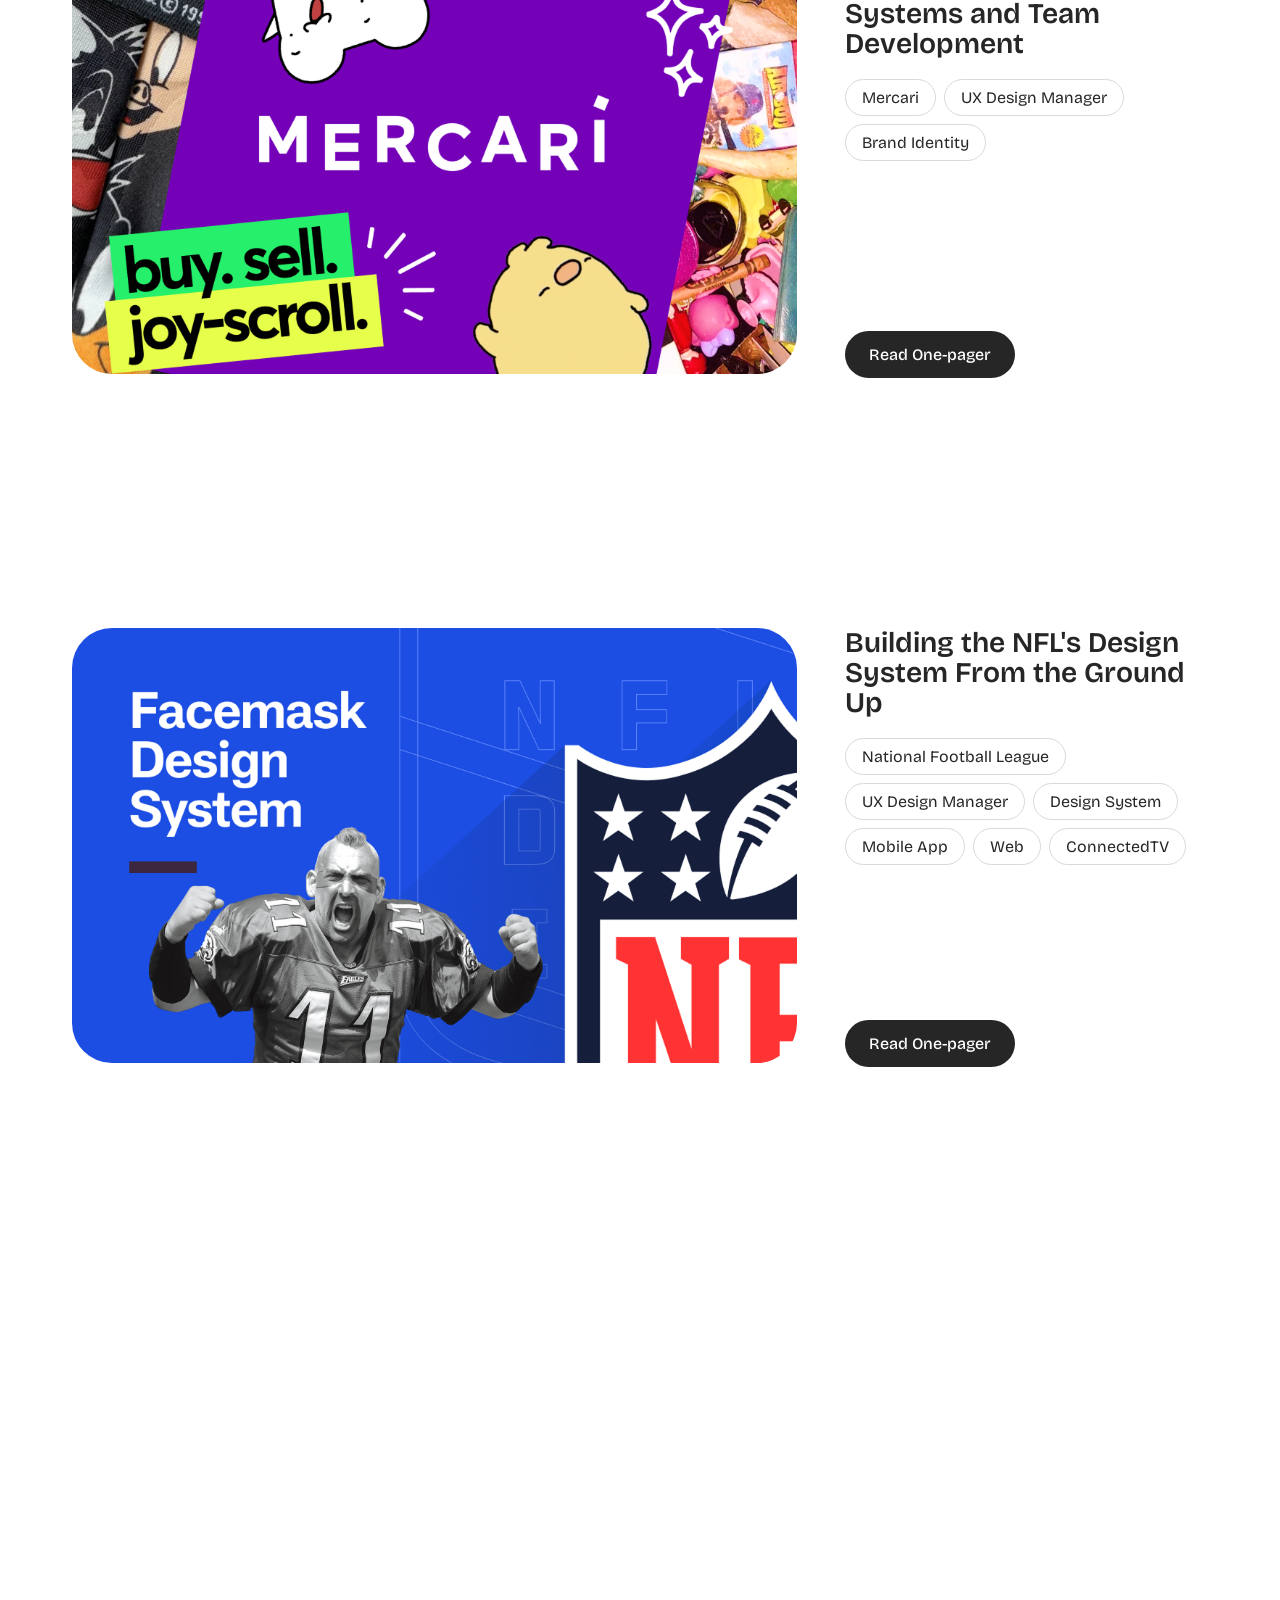
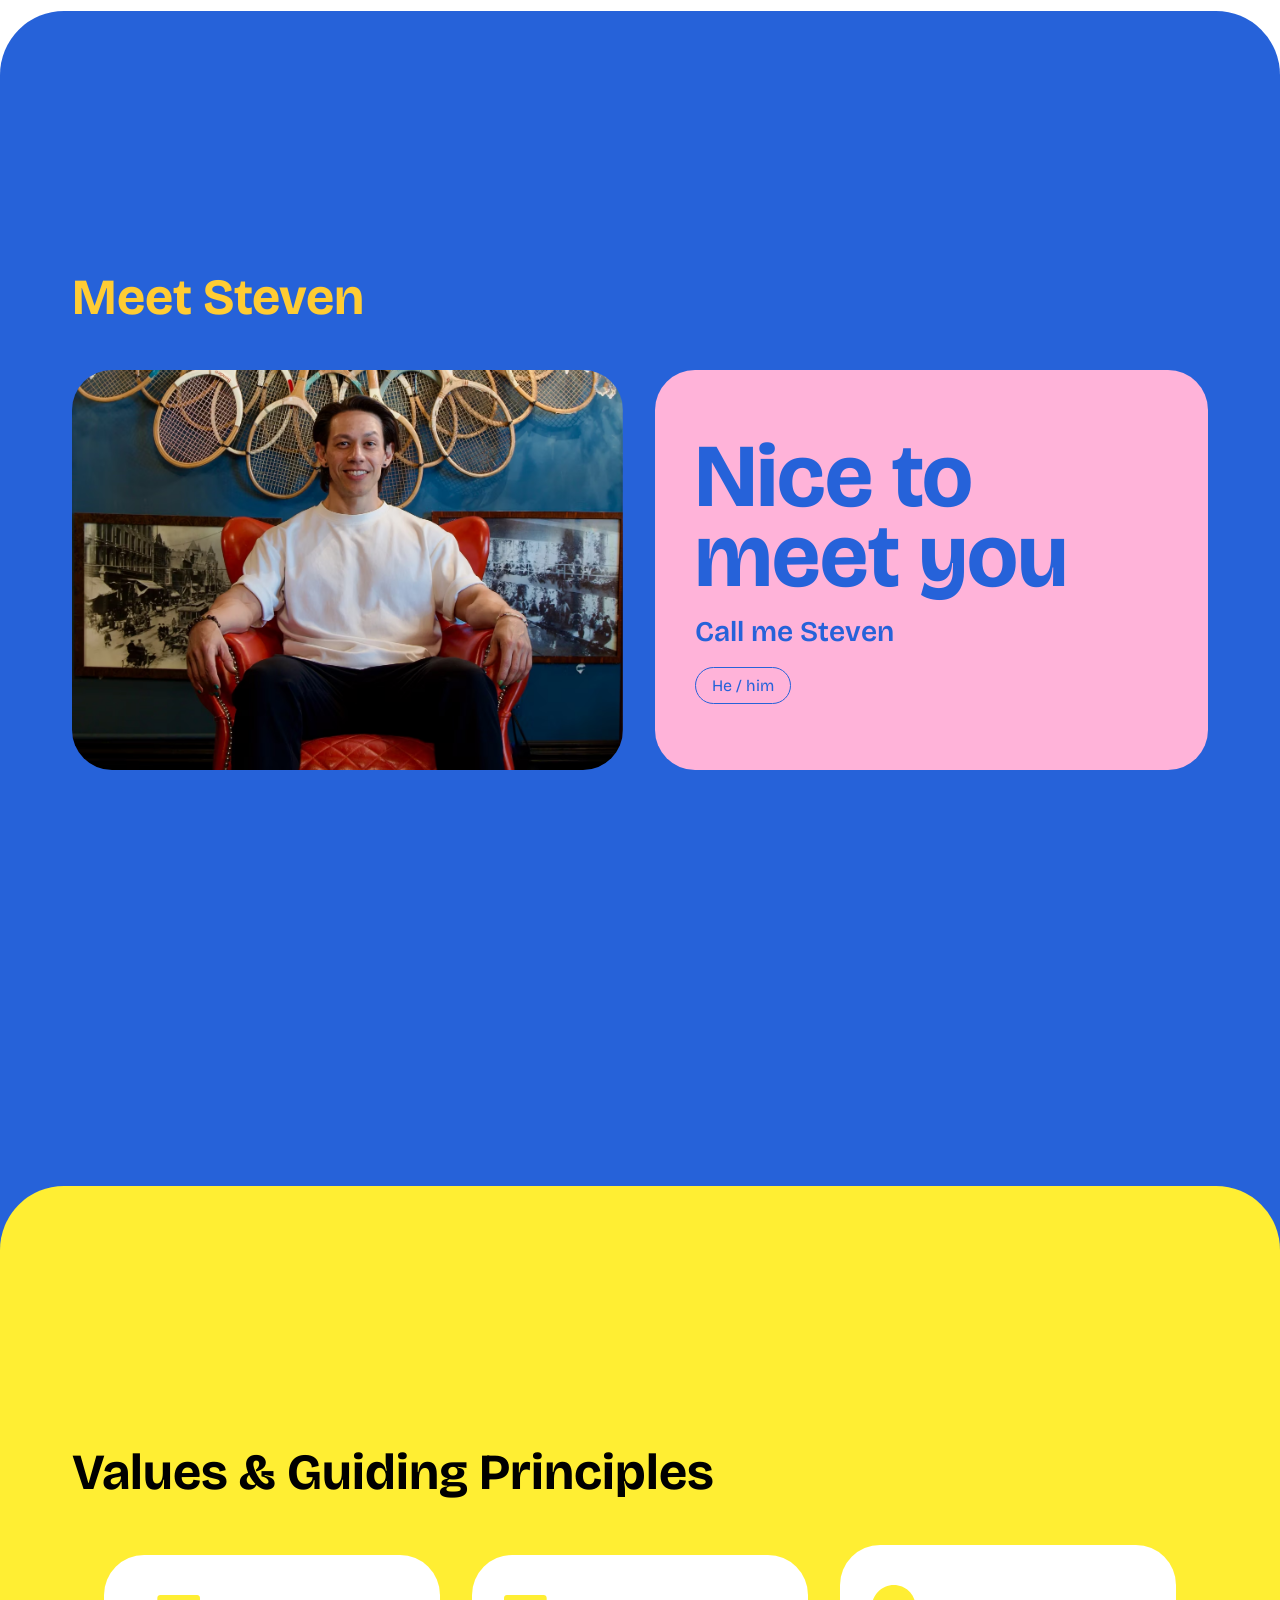
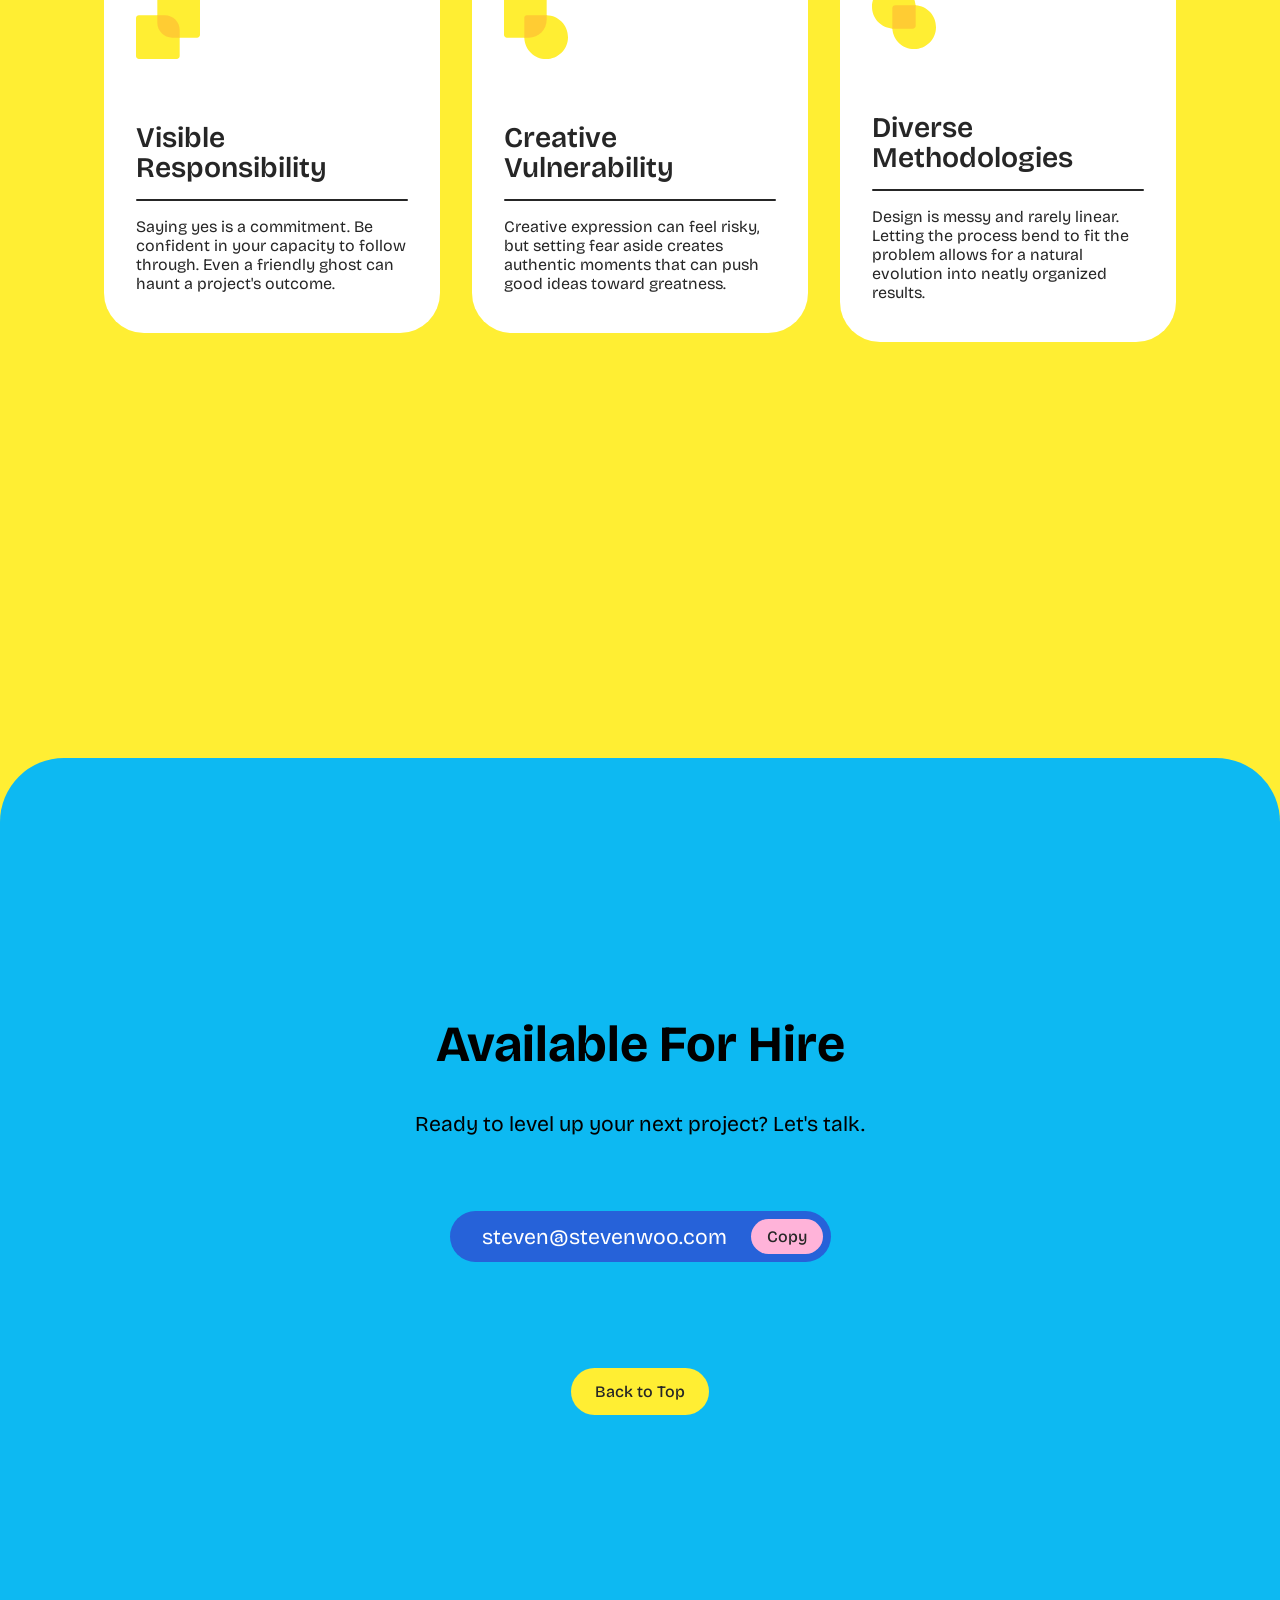
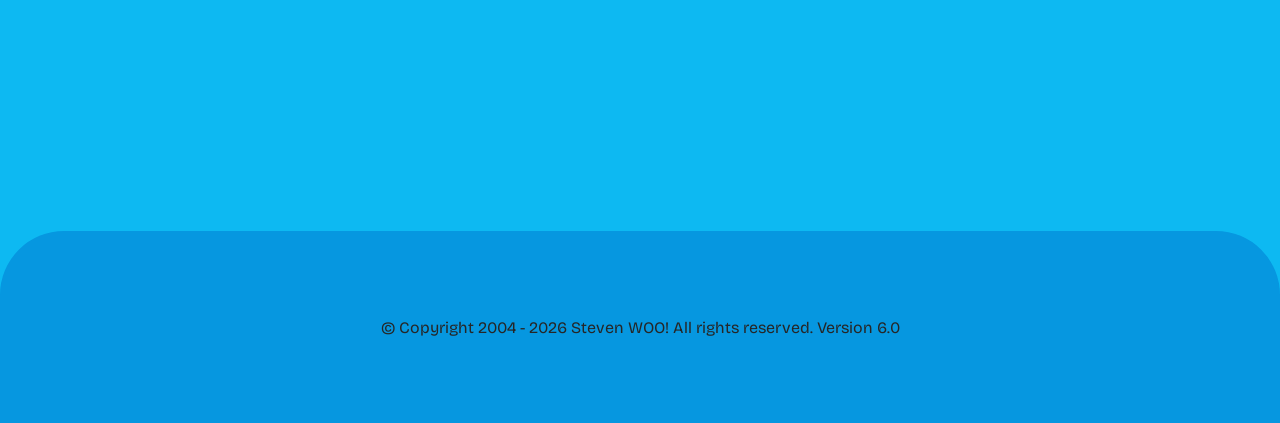
==== commit f02eab7c: "Unified Work background to simplify color story." ====
--- a/index.html
+++ b/index.html
@@ -112,9 +112,9 @@
     <!-- ///// WORK ///// -->
     <!---------------------->
 
-     <div id="work" class="band bg-canna">
+     <div id="work" class="band bg-work">
         <div class="content-wrapper">
-            
+            <h2 class="section-head">Work</h2>
             <div class="project">
                 <div>
                     <img src="resources/images/img-work-canna.avif">
@@ -135,12 +135,7 @@
 
                 </div>
             </div>
-        </div>
-    </div>
-
-    <div id="work" class="band bg-design-tokens">
-        <div class="content-wrapper">
-            
+
             <div class="project">
                 <div>
                     <img src="resources/images/img-work-designTokens.avif">
@@ -161,11 +156,7 @@
 
                 </div>
             </div>
-        </div>
-    </div>
-
-    <div class="band bg-meetups">
-        <div class="content-wrapper">
+
             <div class="project">
                 <div>
                     <img src="resources/images/img-work-meetups.png">
@@ -187,11 +178,7 @@
 
                 </div>
             </div>
-        </div>
-    </div>
-
-    <div class="band bg-rebrand">
-        <div class="content-wrapper">
+
             <div class="project">
                 <div>
                     <img src="resources/images/img-work-mercariRebrand.png">
@@ -212,11 +199,7 @@
 
                 </div>
             </div>
-        </div>
-    </div>
-
-    <div class="band bg-facemask">
-        <div class="content-wrapper">
+
             <div class="project">
                 <div>
                     <img src="resources/images/img-work-facemask.png">
--- a/resources/styles.css
+++ b/resources/styles.css
@@ -178,13 +178,14 @@
   display: grid;
   gap: var(--gap-standard);
   padding-top: 1.5rem;
+  padding-bottom: 3rem;
 }
 
 .project-info {
   display: flex;
   flex-direction: column;
   justify-content: space-between;
-  gap: var(--gap-standard);
+  gap: var(--gap-tight);
 }
 
 .pill-group {
@@ -205,23 +206,23 @@
   background-color: var(--primary-magenta);
 }
 
-.bg-canna {
-  background-color: #4528A4;
-  color: #ffffff;
-}
-
-.bg-canna .pill {
-  border-color: hsl(235, 60%, 60%);
-  color: hsl(30, 70%, 97%);
-}
-
-.bg-canna button {
+.bg-work {
   background-color: var(--gray-100);
-  color: hsl(240, 50%, 20%);
-
-}
-
-.bg-design-tokens {
+  color: var(--gray-900);
+}
+
+.bg-work .pill {
+  border-color: var(--gray-350);
+  color: var(--gray-900);
+}
+
+.bg-work button {
+  background-color: var(--gray-900);
+  color: var(--gray-100);
+
+}
+
+/* .bg-design-tokens {
     background-color: hsl(240, 50%, 20%);
     color: hsl(220, 70%, 97%);
 }
@@ -280,7 +281,7 @@
 .bg-facemask button {
   background-color: var(--gray-900);
   color: var(--gray-100);
-}
+} */
 
 .bg-meet-steven {
   background-color: var(--secondary-cyan);
@@ -711,6 +712,7 @@
 .project {
   grid-template-columns: 2fr 1fr;
   padding-top: 5rem;
+  padding-bottom: 8rem;
   gap: 3rem;
 }
 
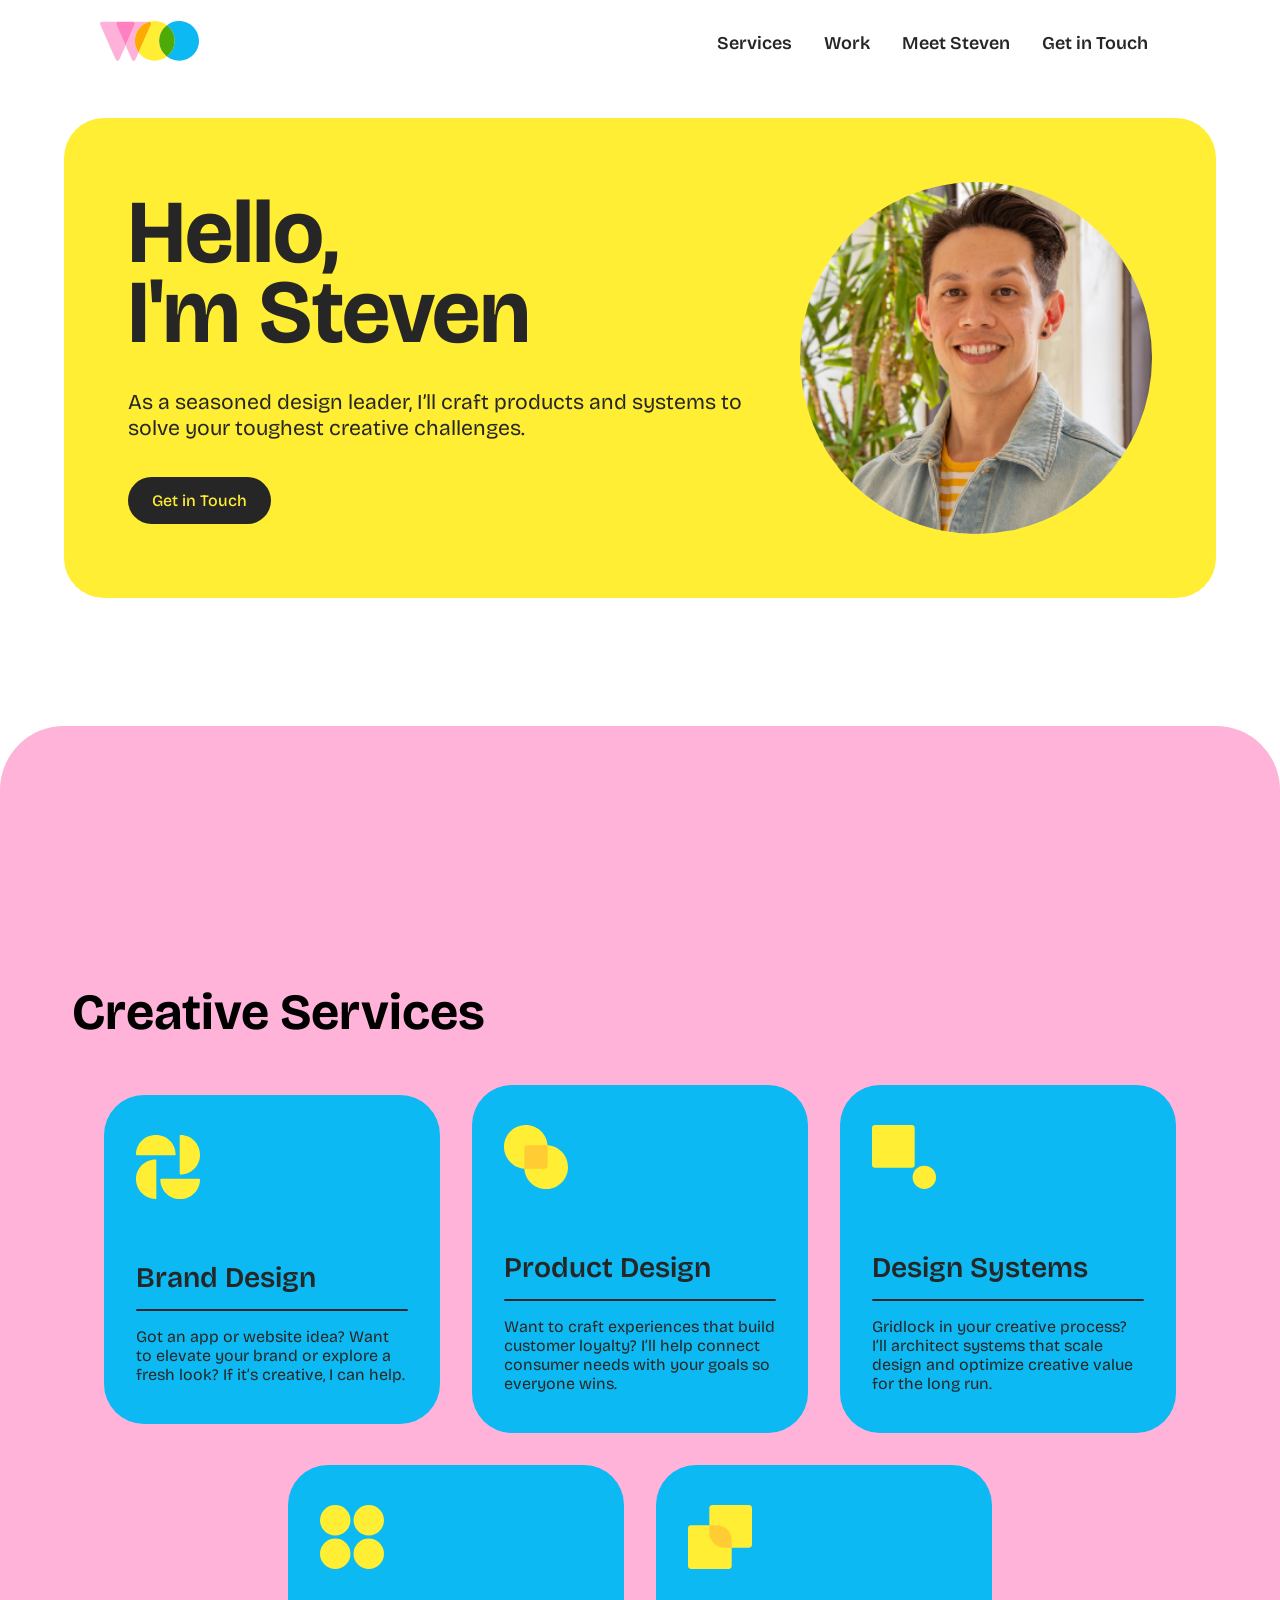
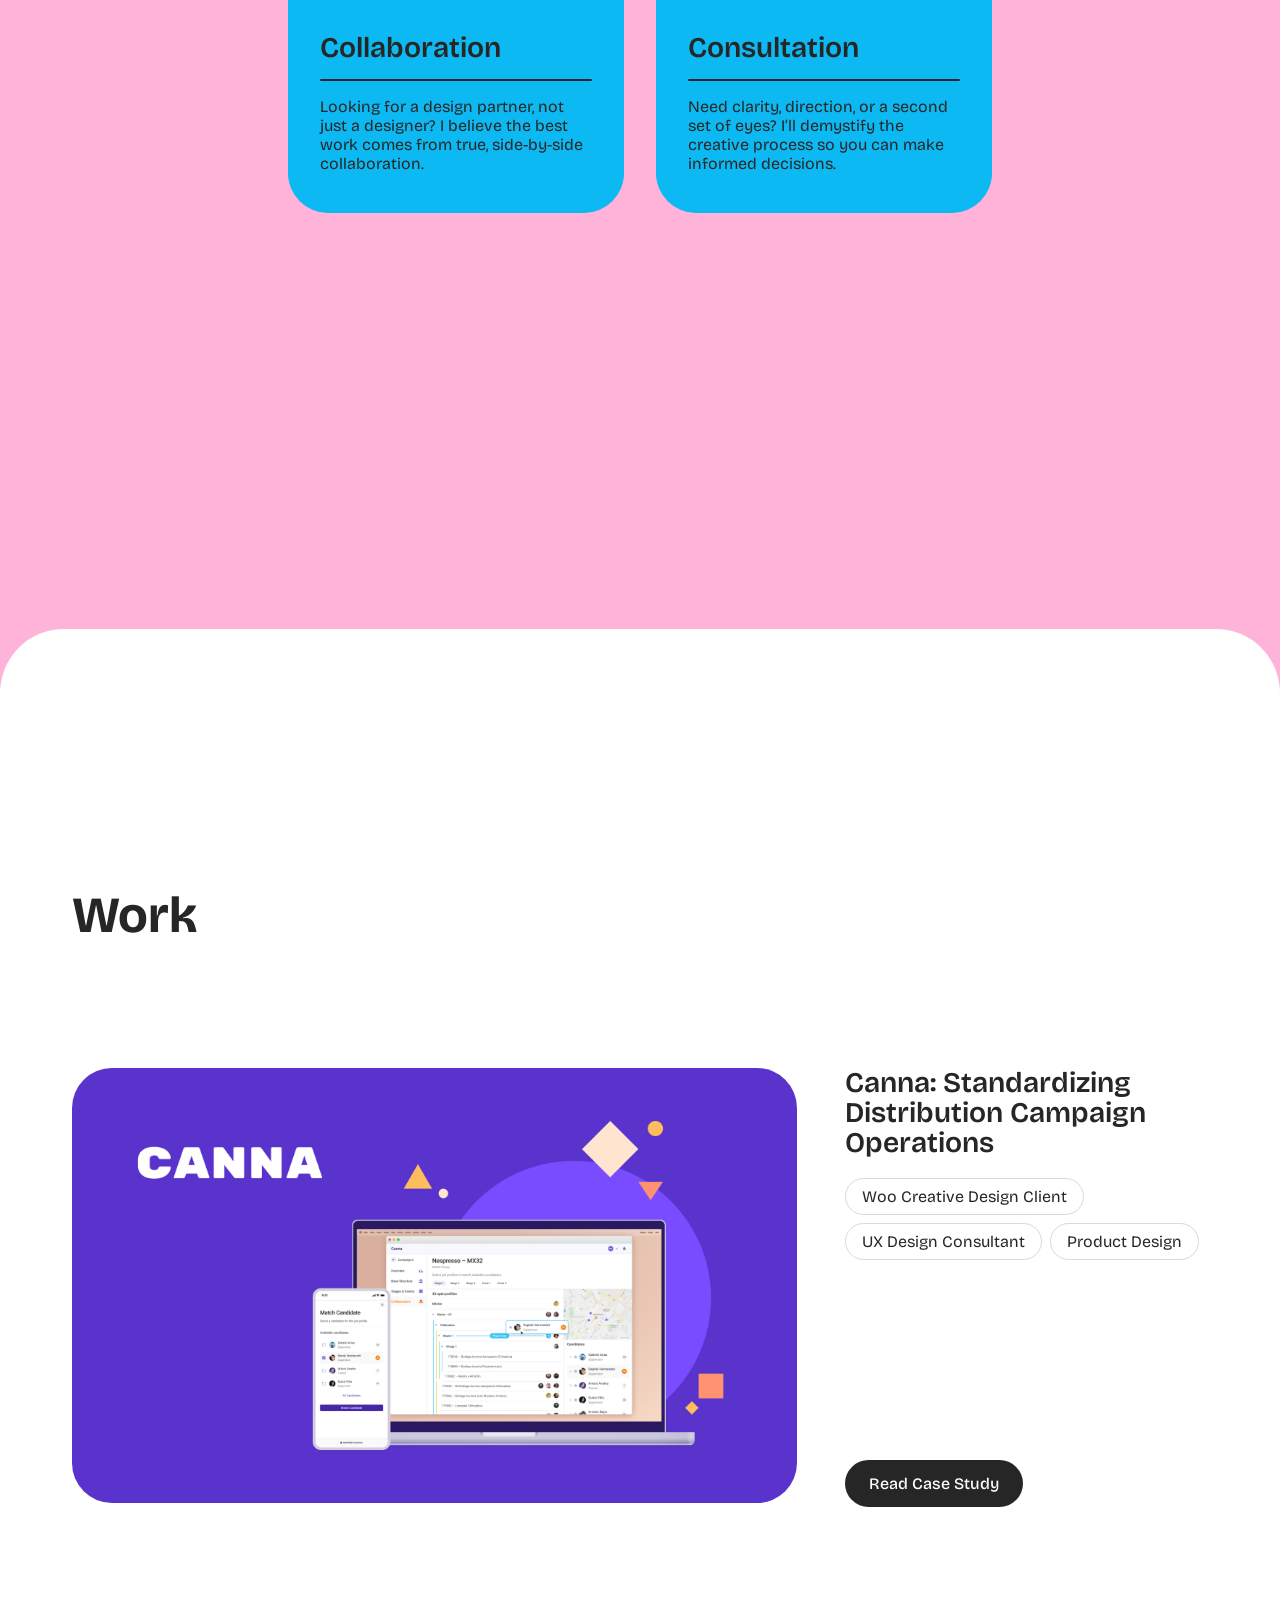
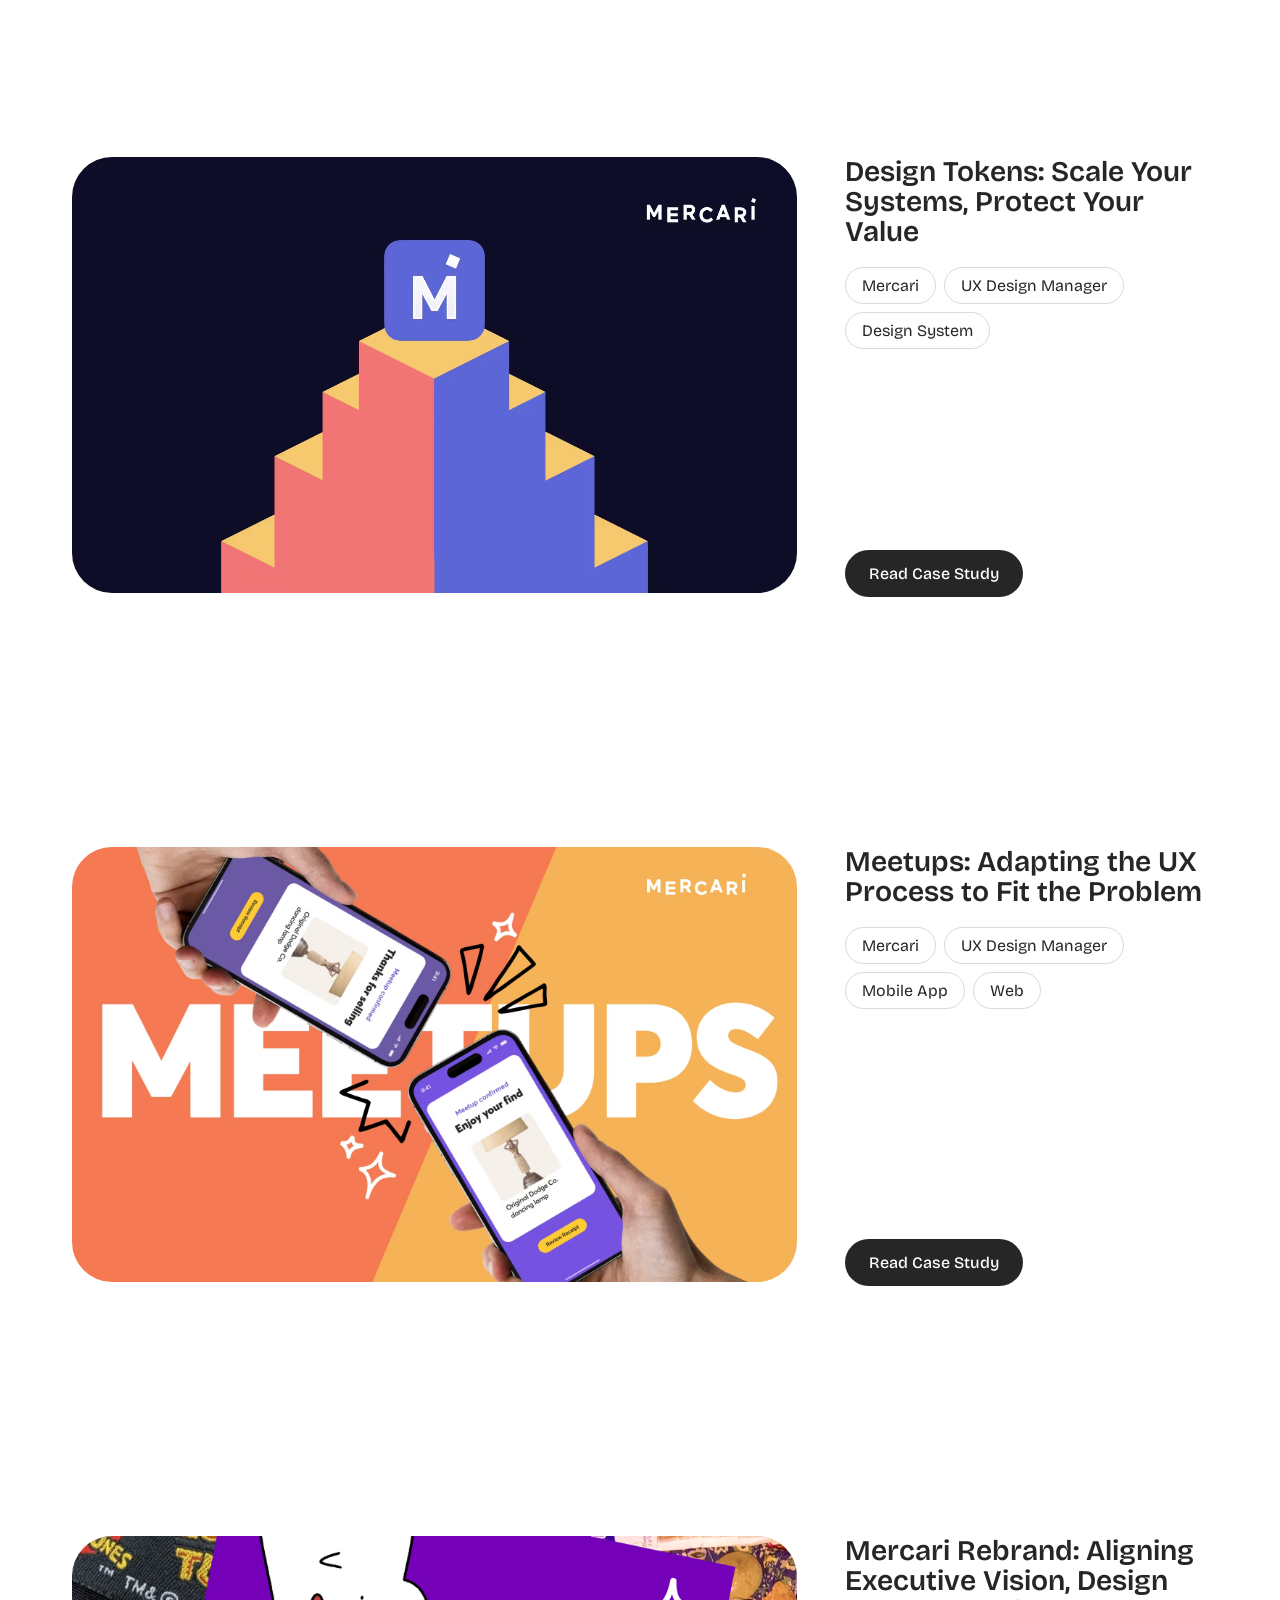
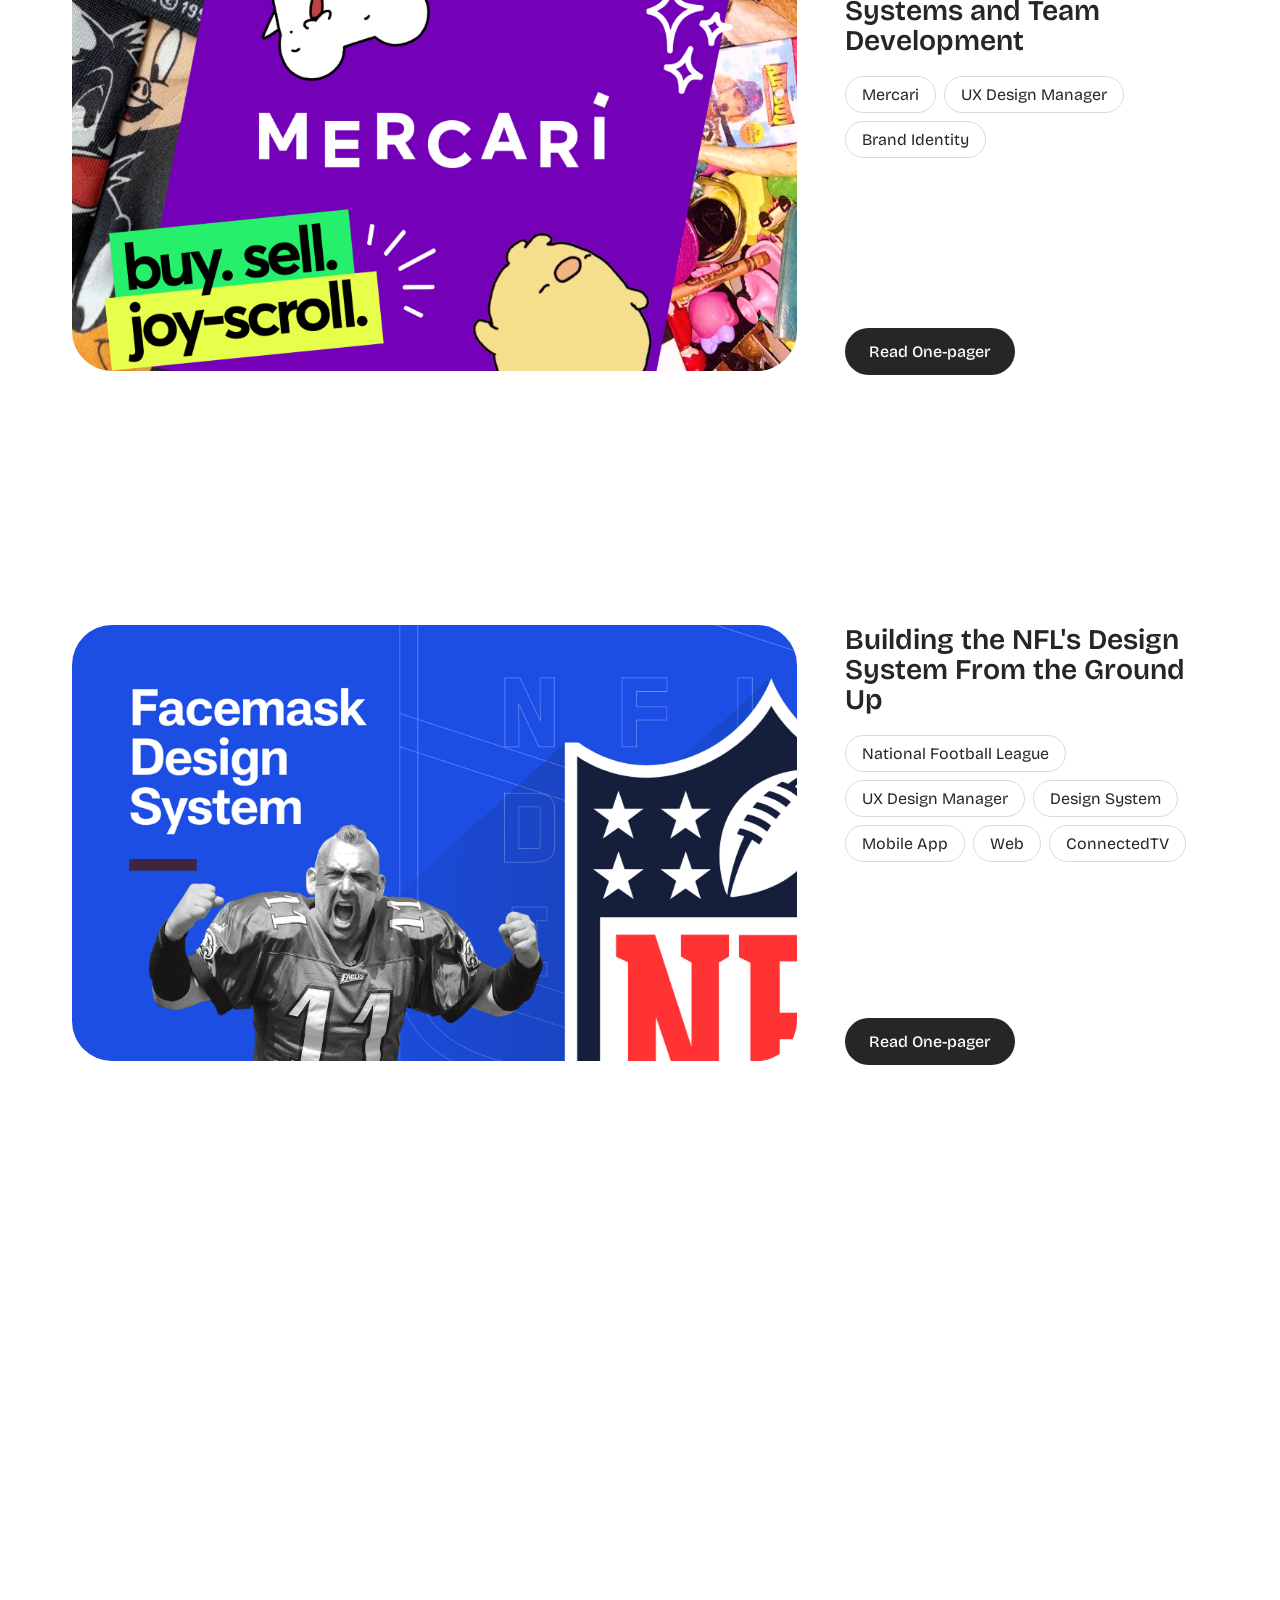
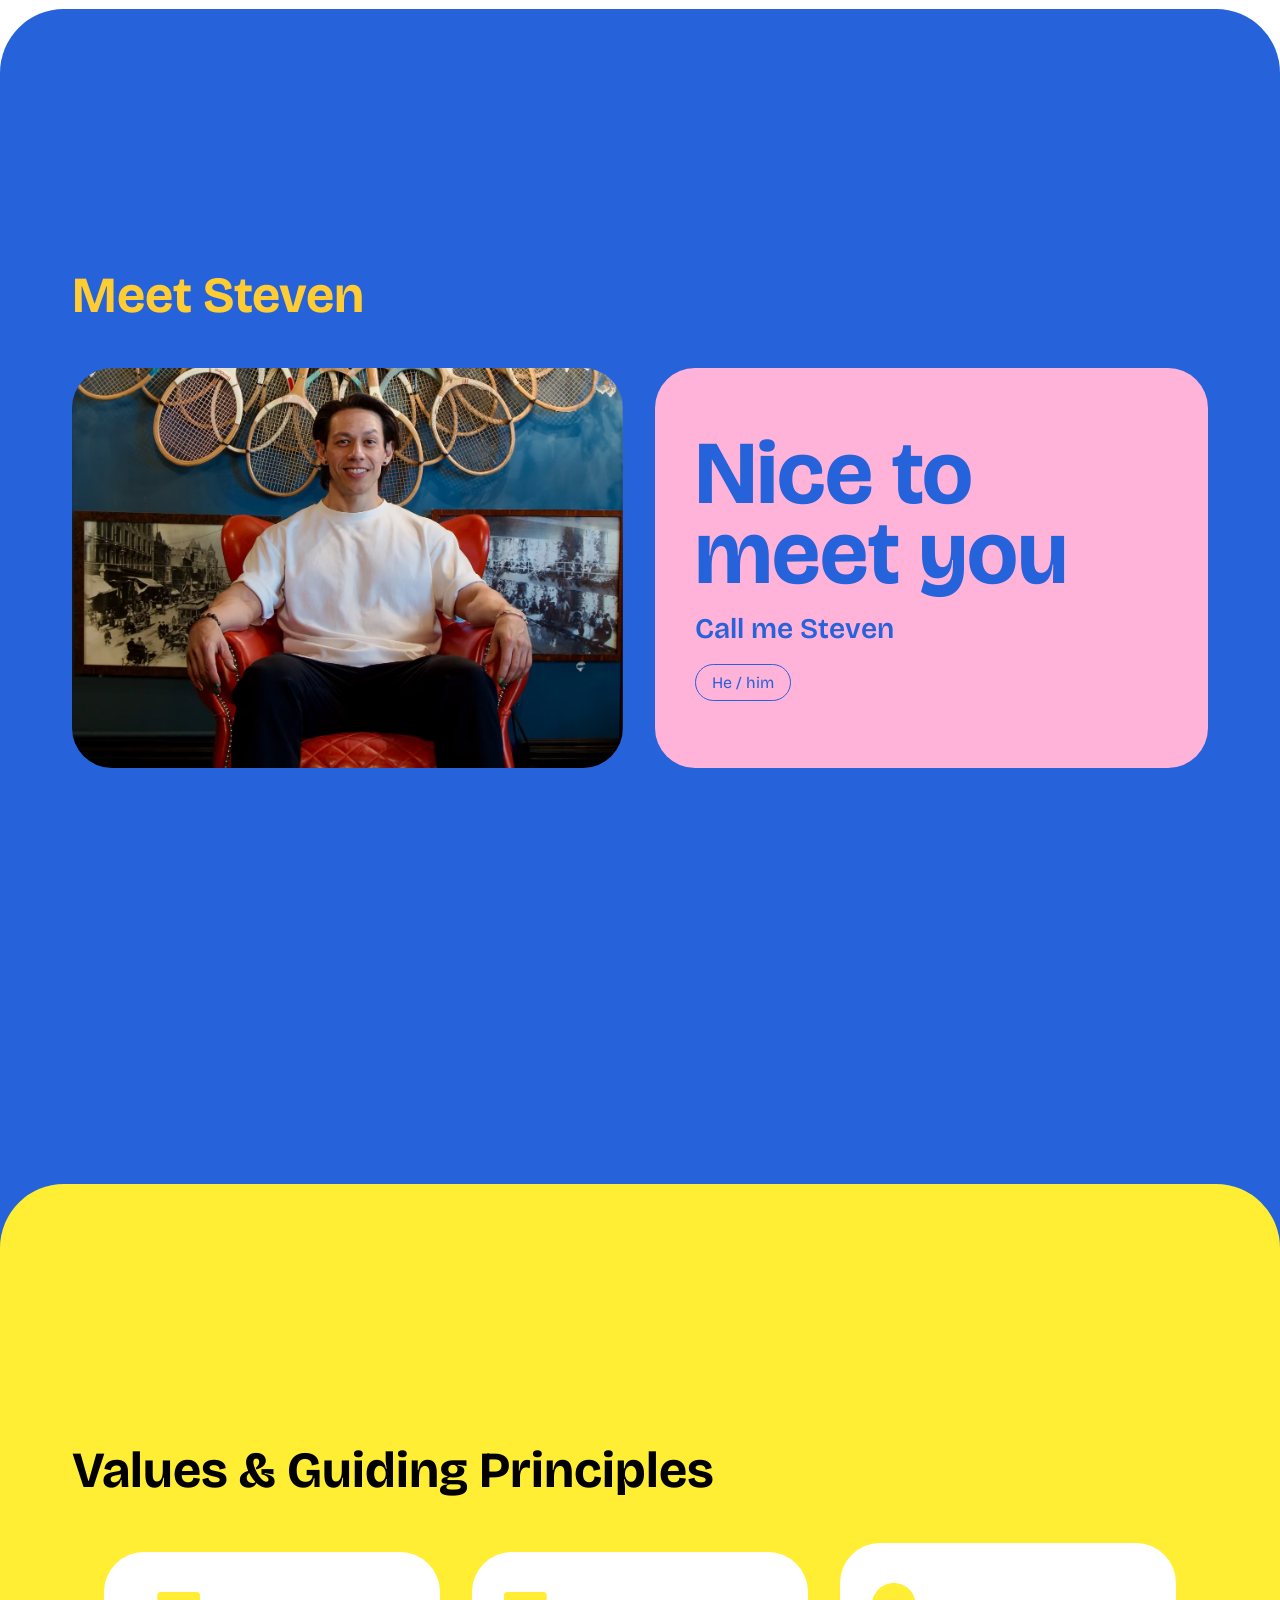
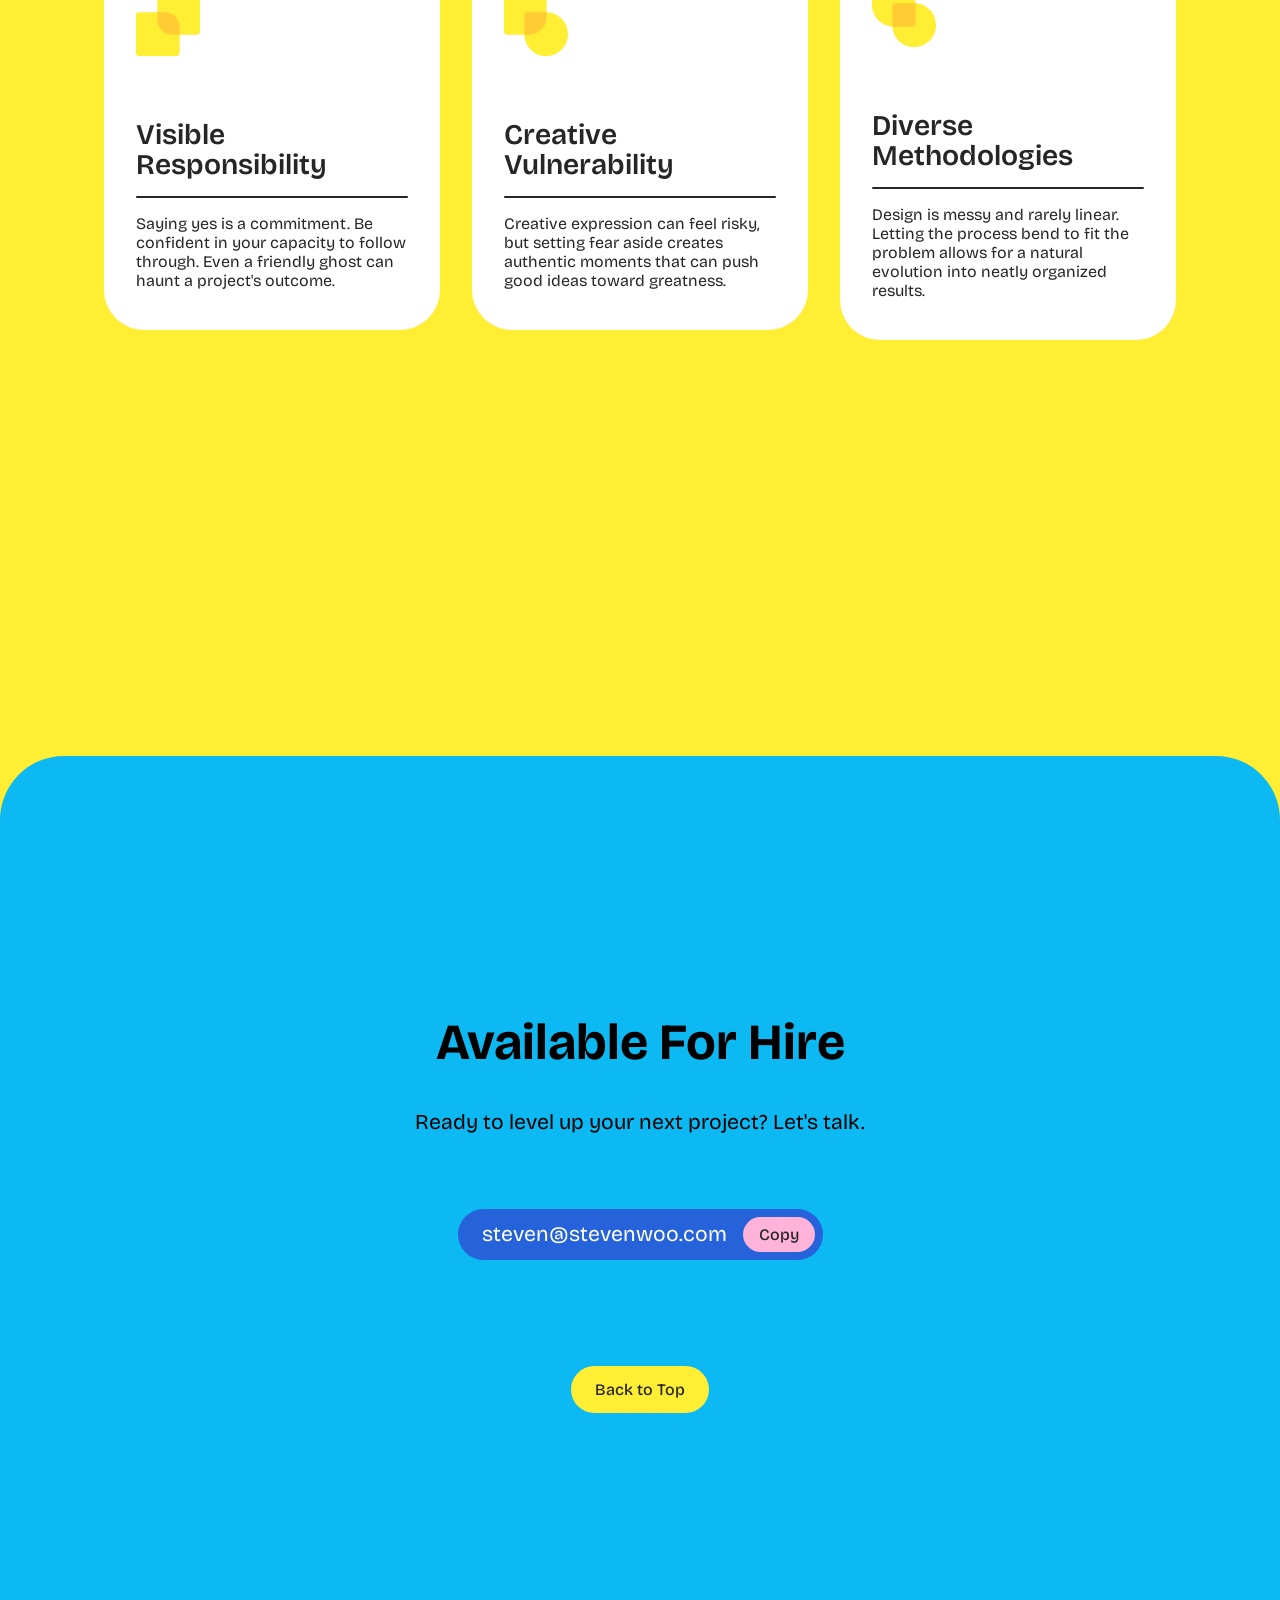
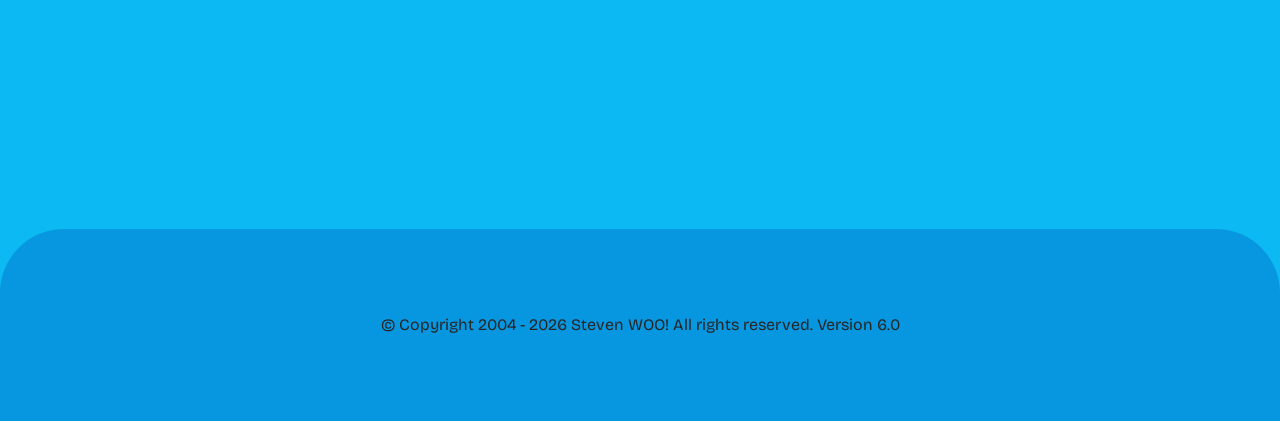
==== commit 6213c7cd: "Restored canna thumbnail" ====
--- a/index.html
+++ b/index.html
@@ -117,7 +117,7 @@
             <h2 class="section-head">Work</h2>
             <div class="project">
                 <div>
-                    <img src="resources/images/img-work-canna.avif">
+                    <img src="resources/images/img-work-canna.png">
                 </div>
 
                 <div class="project-info">
--- a/resources/styles.css
+++ b/resources/styles.css
@@ -176,7 +176,7 @@
 
 .project {
   display: grid;
-  gap: var(--gap-standard);
+  gap: 1.25rem;
   padding-top: 1.5rem;
   padding-bottom: 3rem;
 }
@@ -671,8 +671,8 @@
   color: var(--gray-100);
   align-items: center;
   border-radius: 24rem;
-  padding: .5rem .5rem .5rem 2rem;
-  gap: 1.5rem;
+  padding: .5rem .5rem .5rem 1rem;
+  gap: 1rem;
   margin: 2rem 0 4rem 0;
   align-self: center;
   width: fit-content;
@@ -897,8 +897,8 @@
     min-height: 300px;
 }
 
-  .color-grid {
-    grid-template-columns: repeat(auto-fit, minmax(160px, 1fr));
+.color-grid {
+  grid-template-columns: repeat(auto-fit, minmax(160px, 1fr));
   }
 
 .pill {
@@ -906,4 +906,8 @@
     border-radius: 1.5rem;
 }
 
-}
+.chip-email {
+  padding: .5rem .5rem .5rem 1.5rem;
+}
+
+}
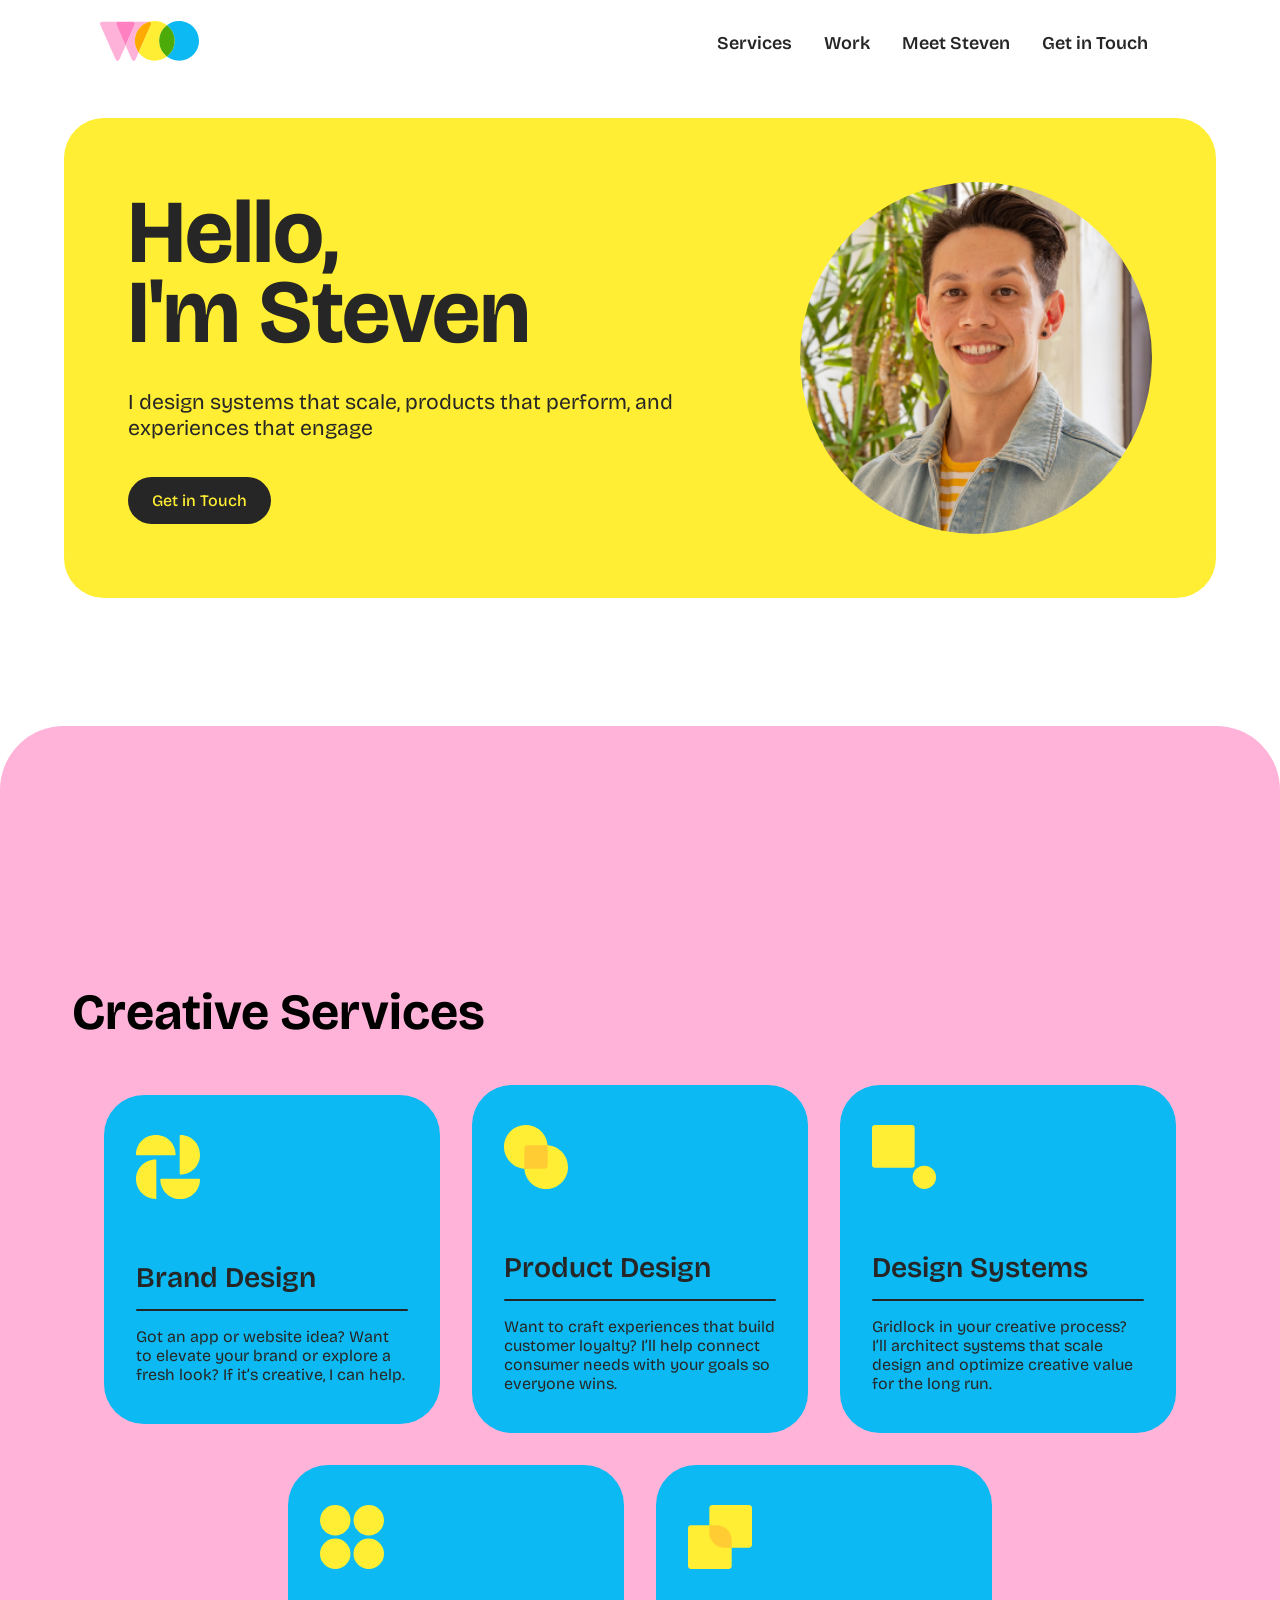
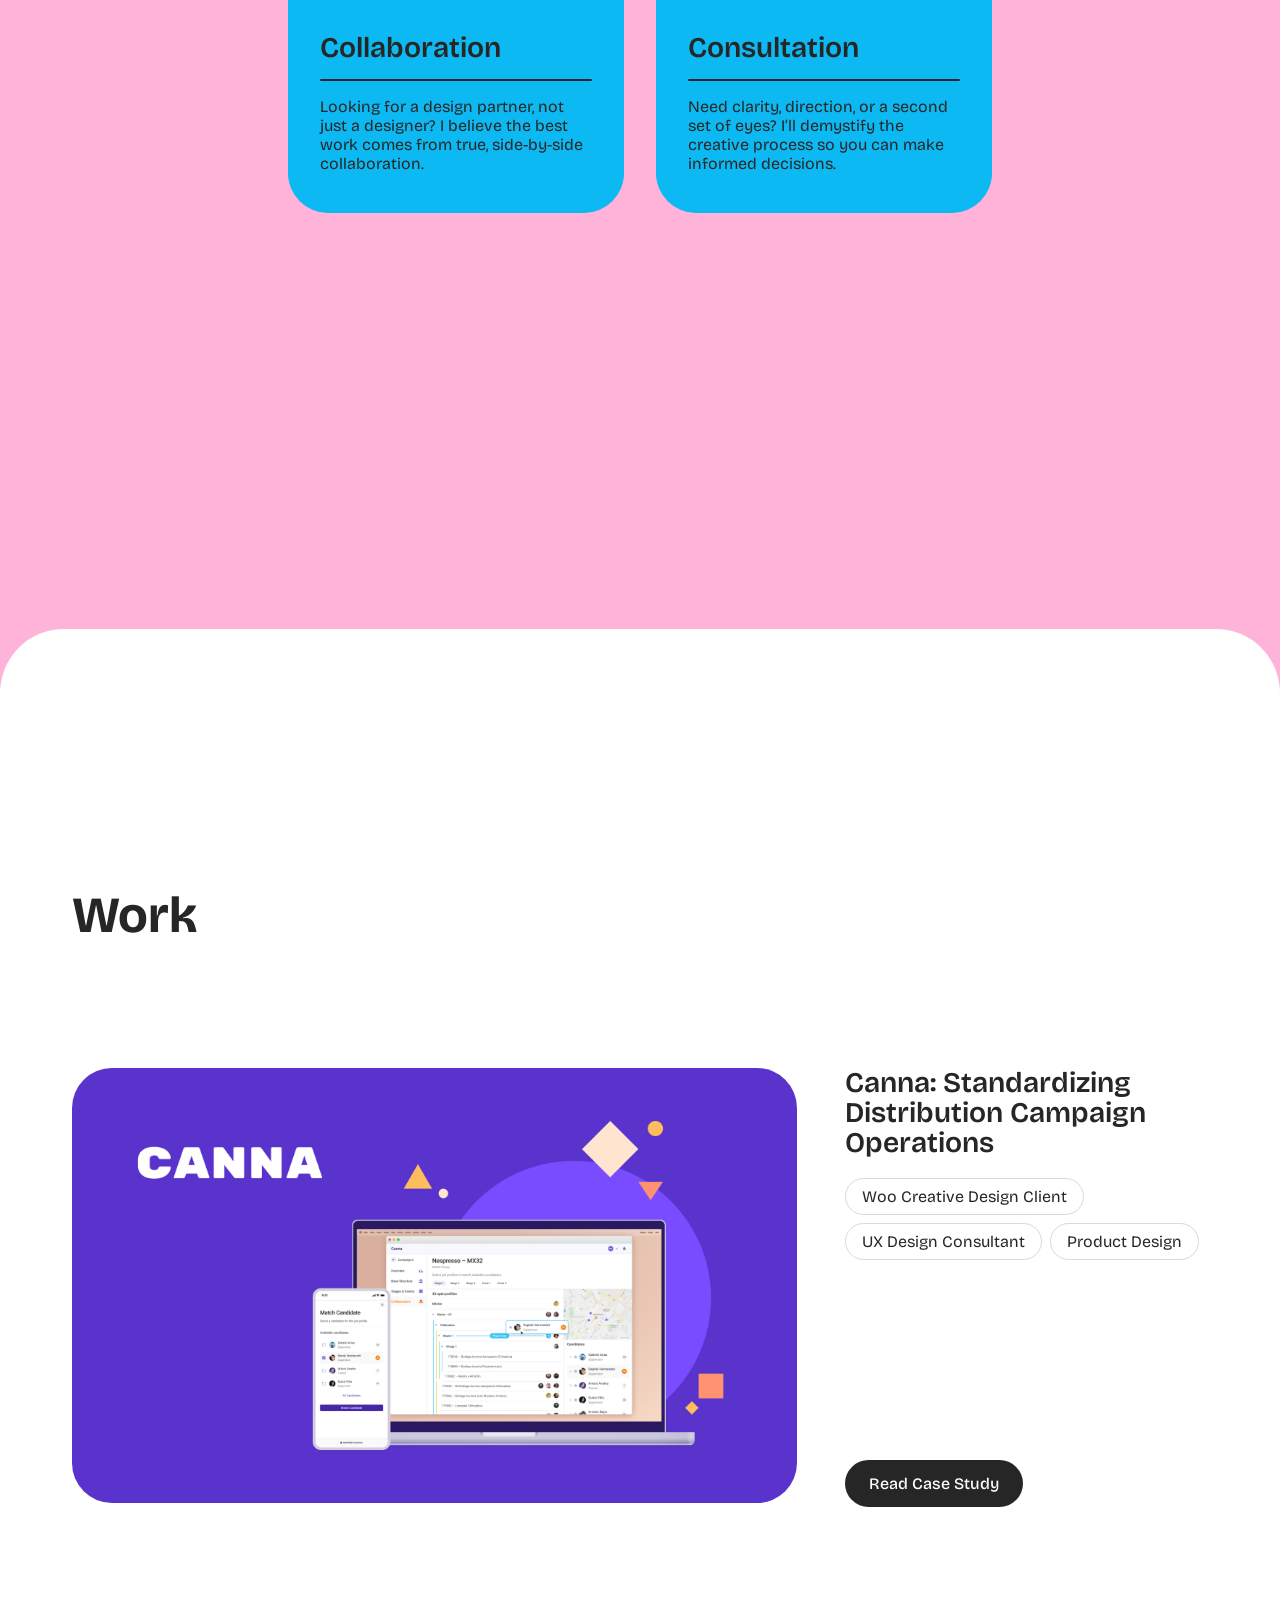
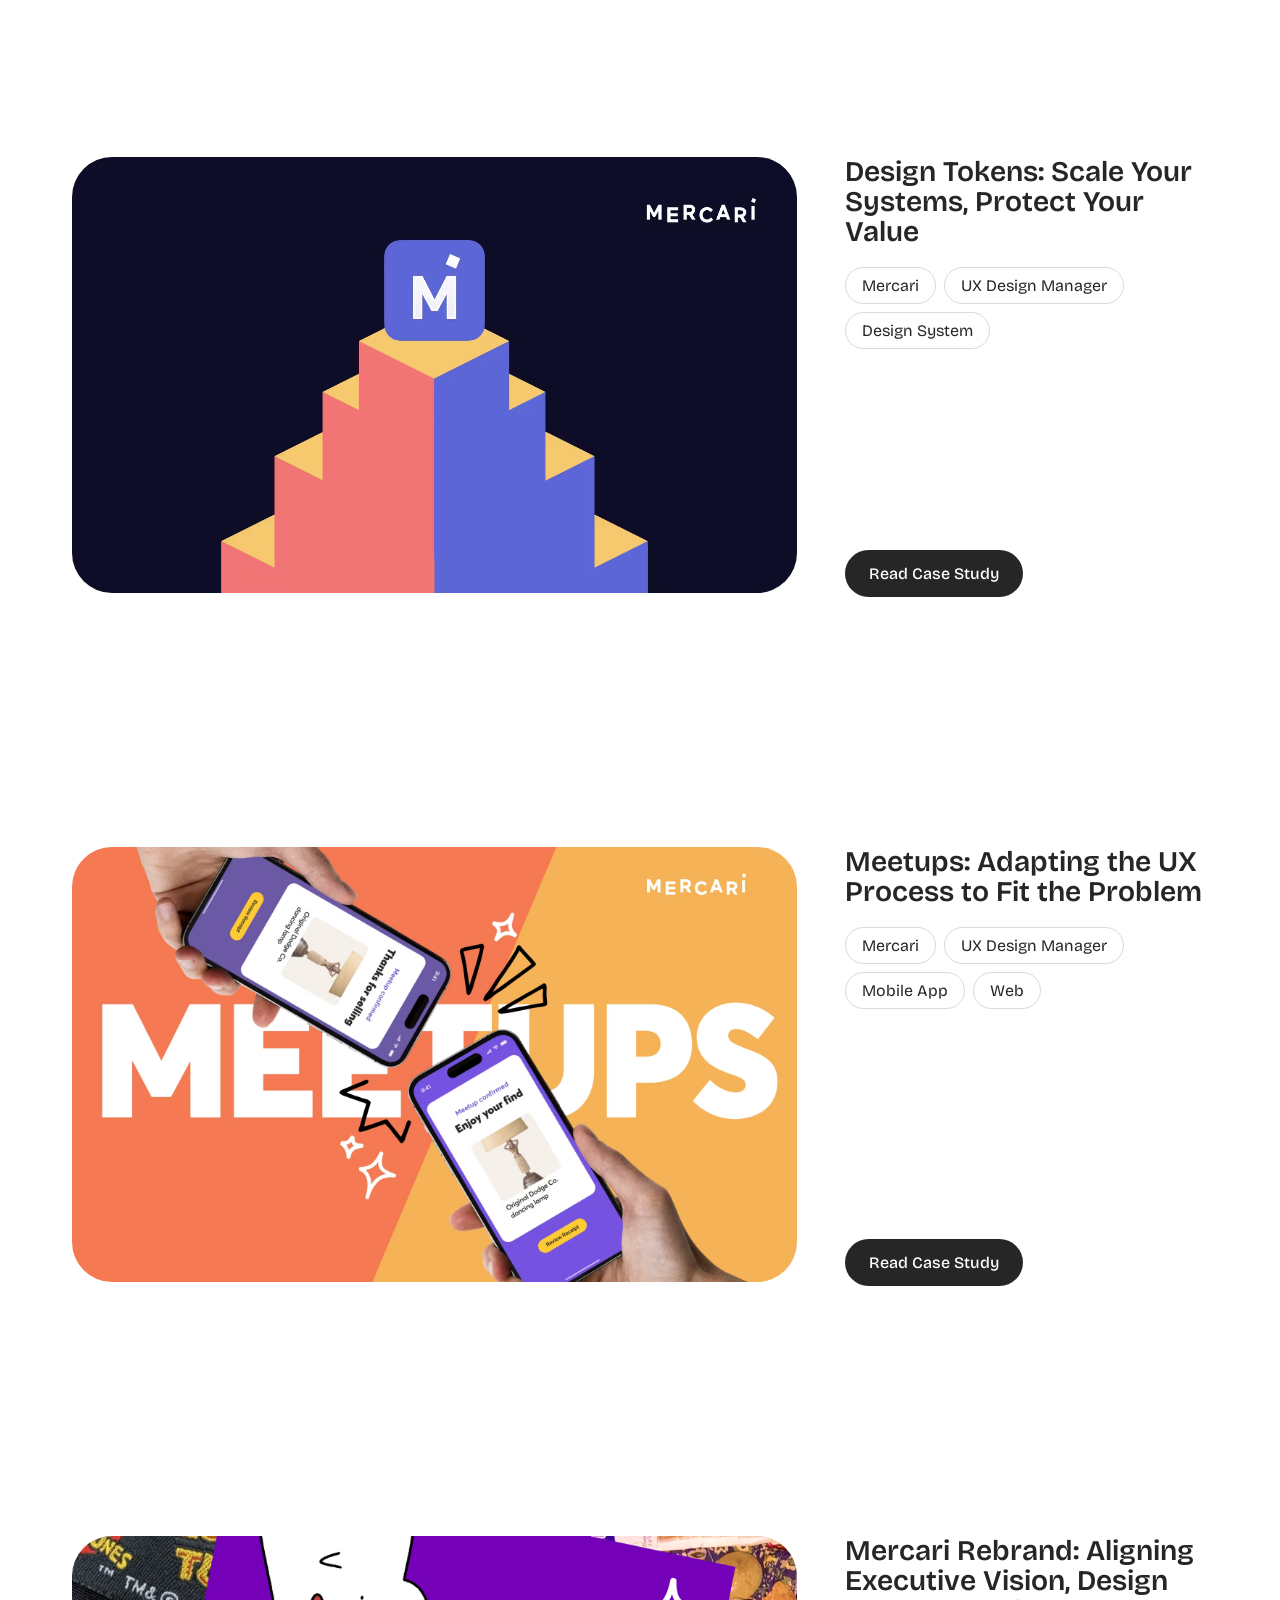
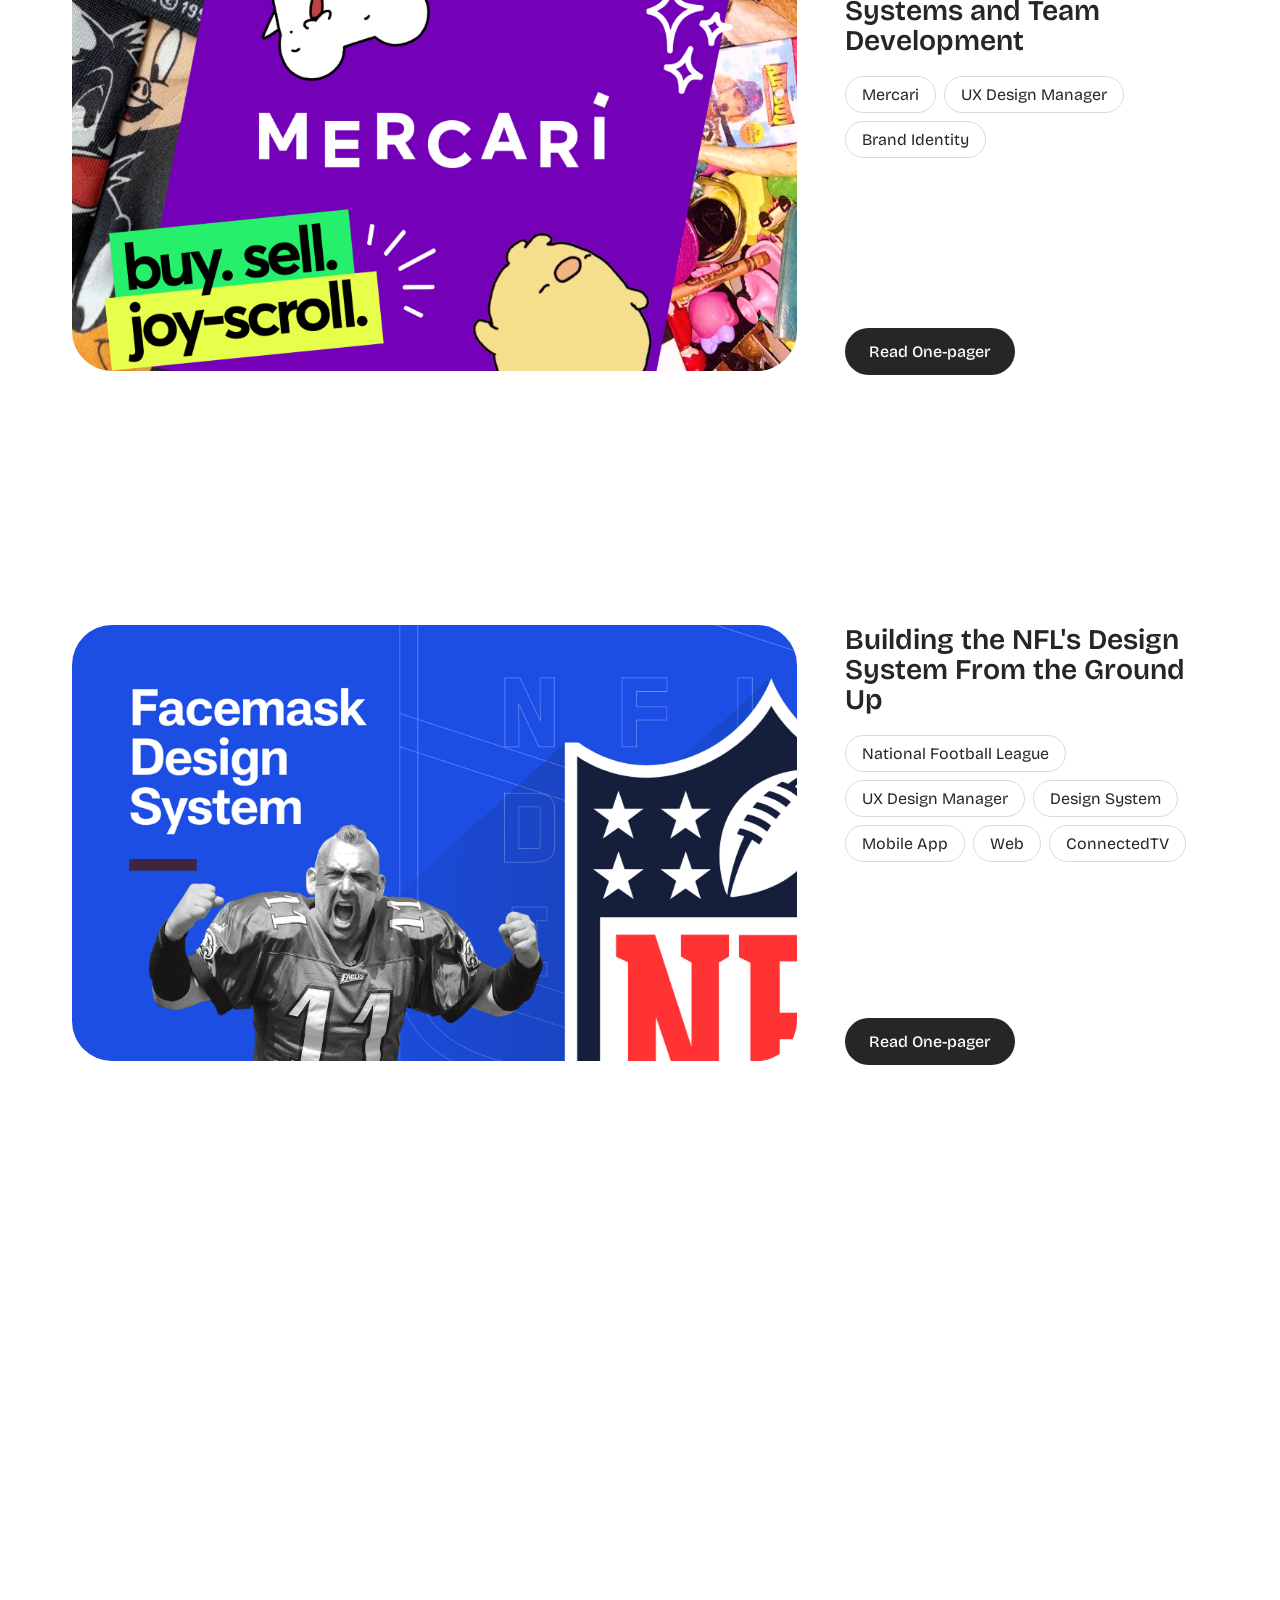
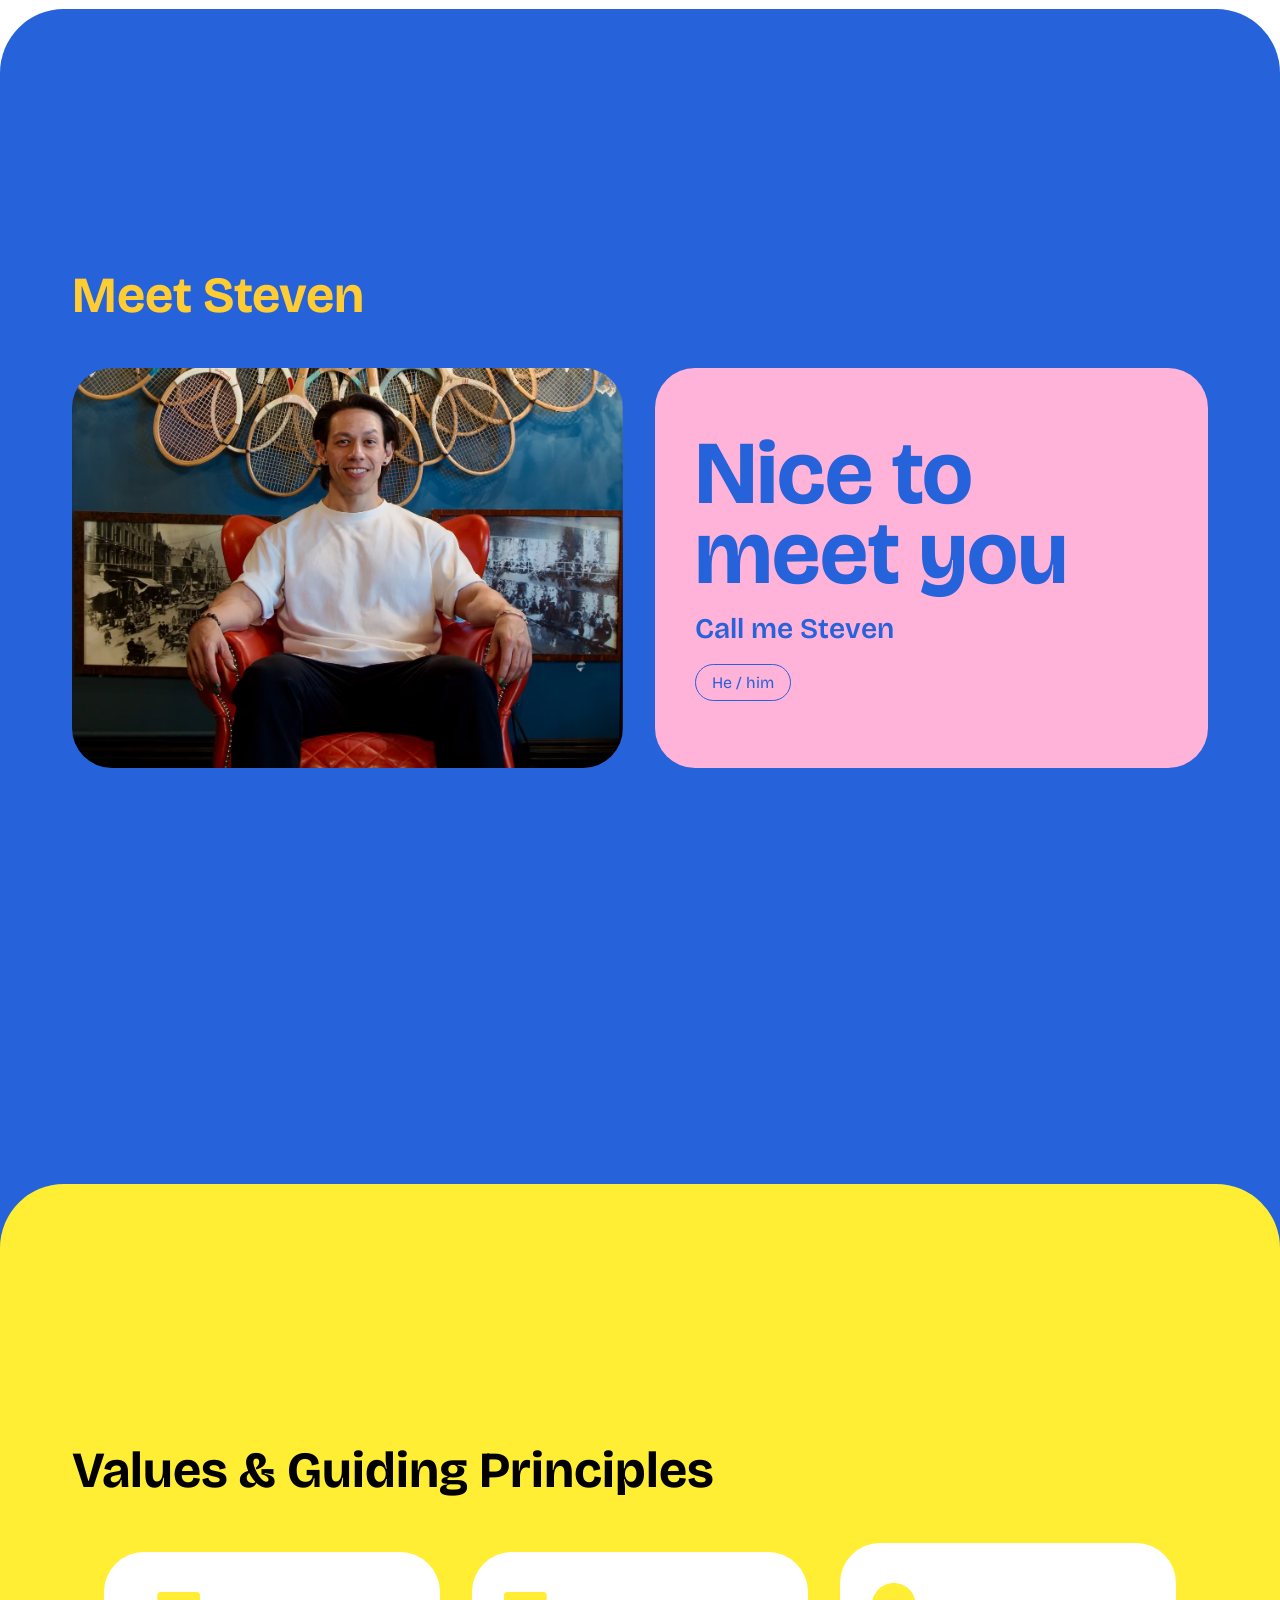
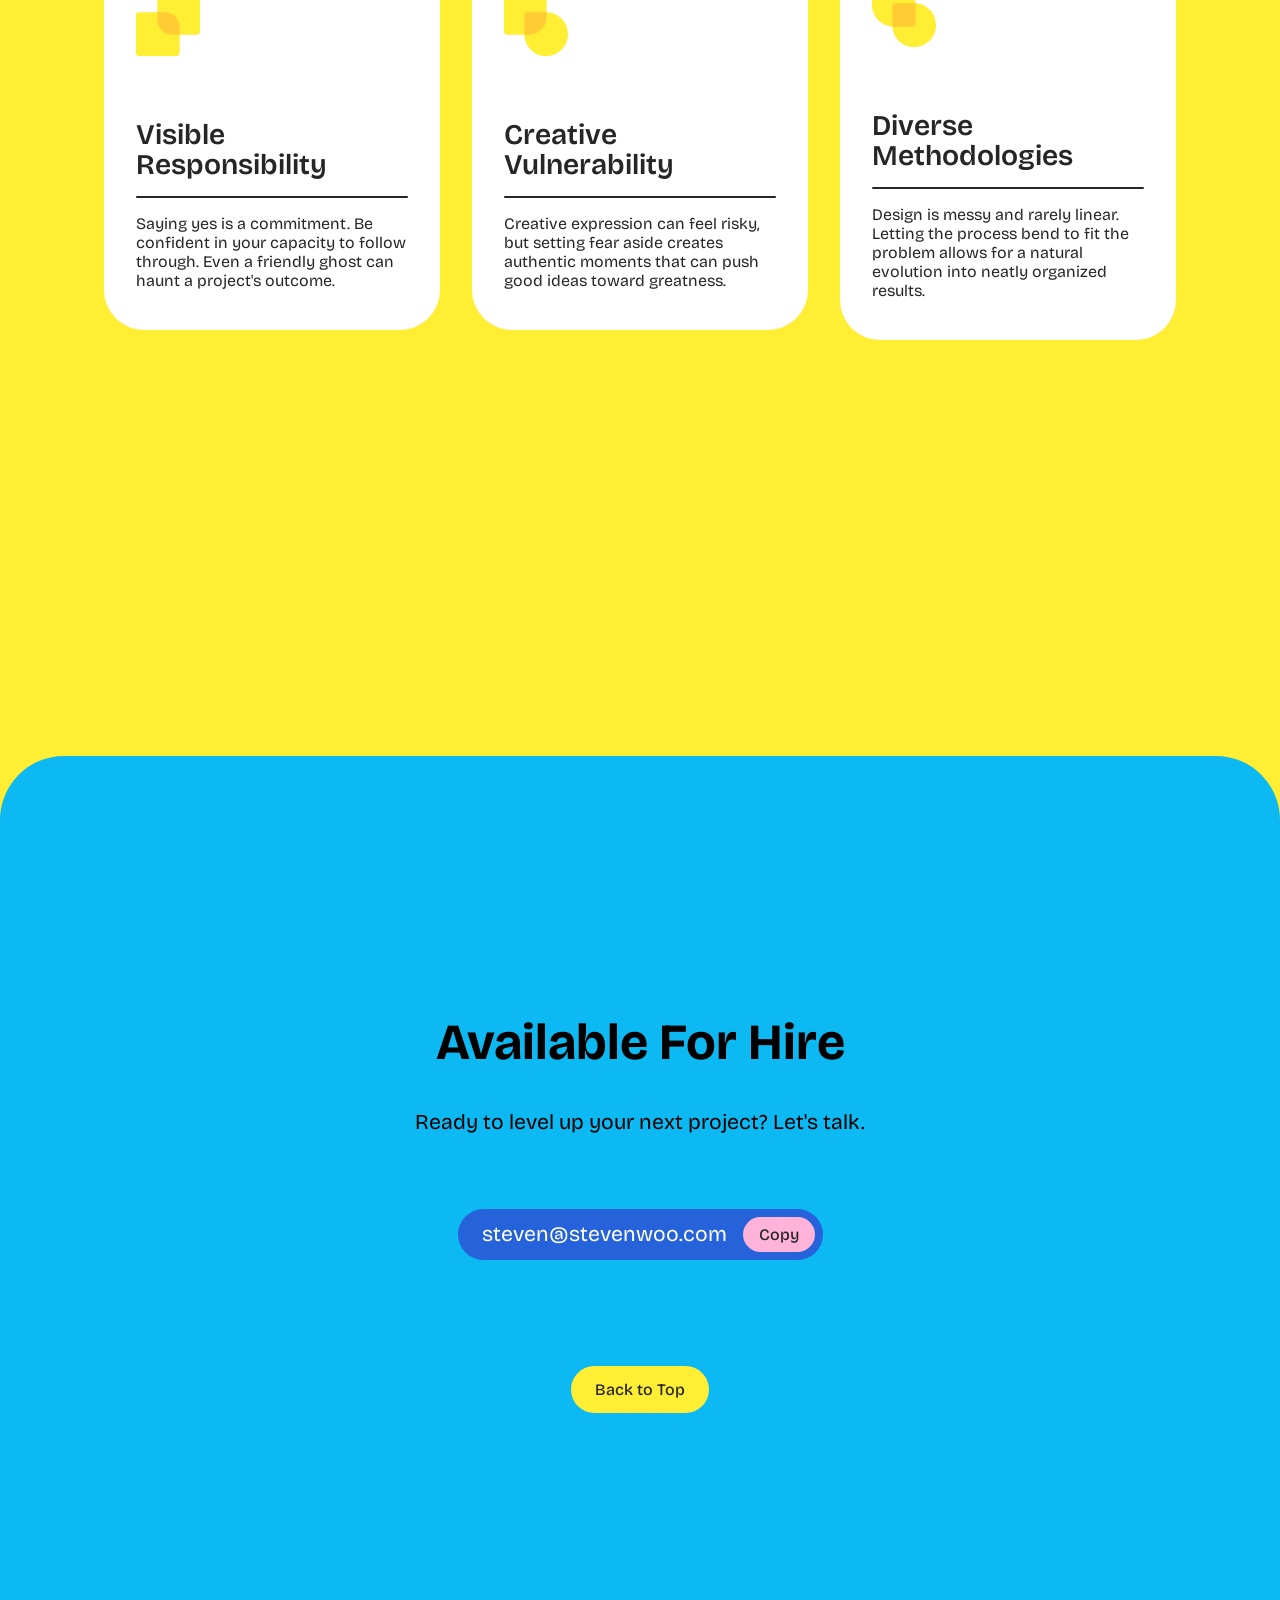
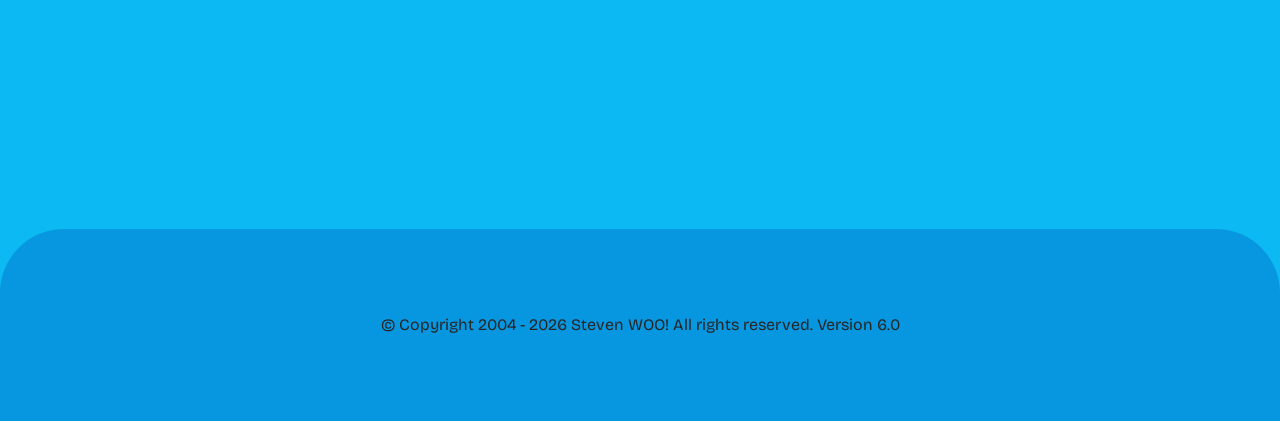
==== commit b820b4dd: "Intro content revised" ====
--- a/index.html
+++ b/index.html
@@ -50,7 +50,7 @@
         <div class="hero">
             <div class="hero-content">
                 <h1 class="display">Hello,<br>I'm Steven</h1>
-                <p class="body-large">As a seasoned design leader, I’ll craft products and systems to solve your toughest creative challenges.</p>
+                <p class="body-large">I design systems that scale, products that perform, and experiences that engage</p>
                 <a href="#get-in-touch"><button type="button">Get in Touch</button></a>
             </div>
             
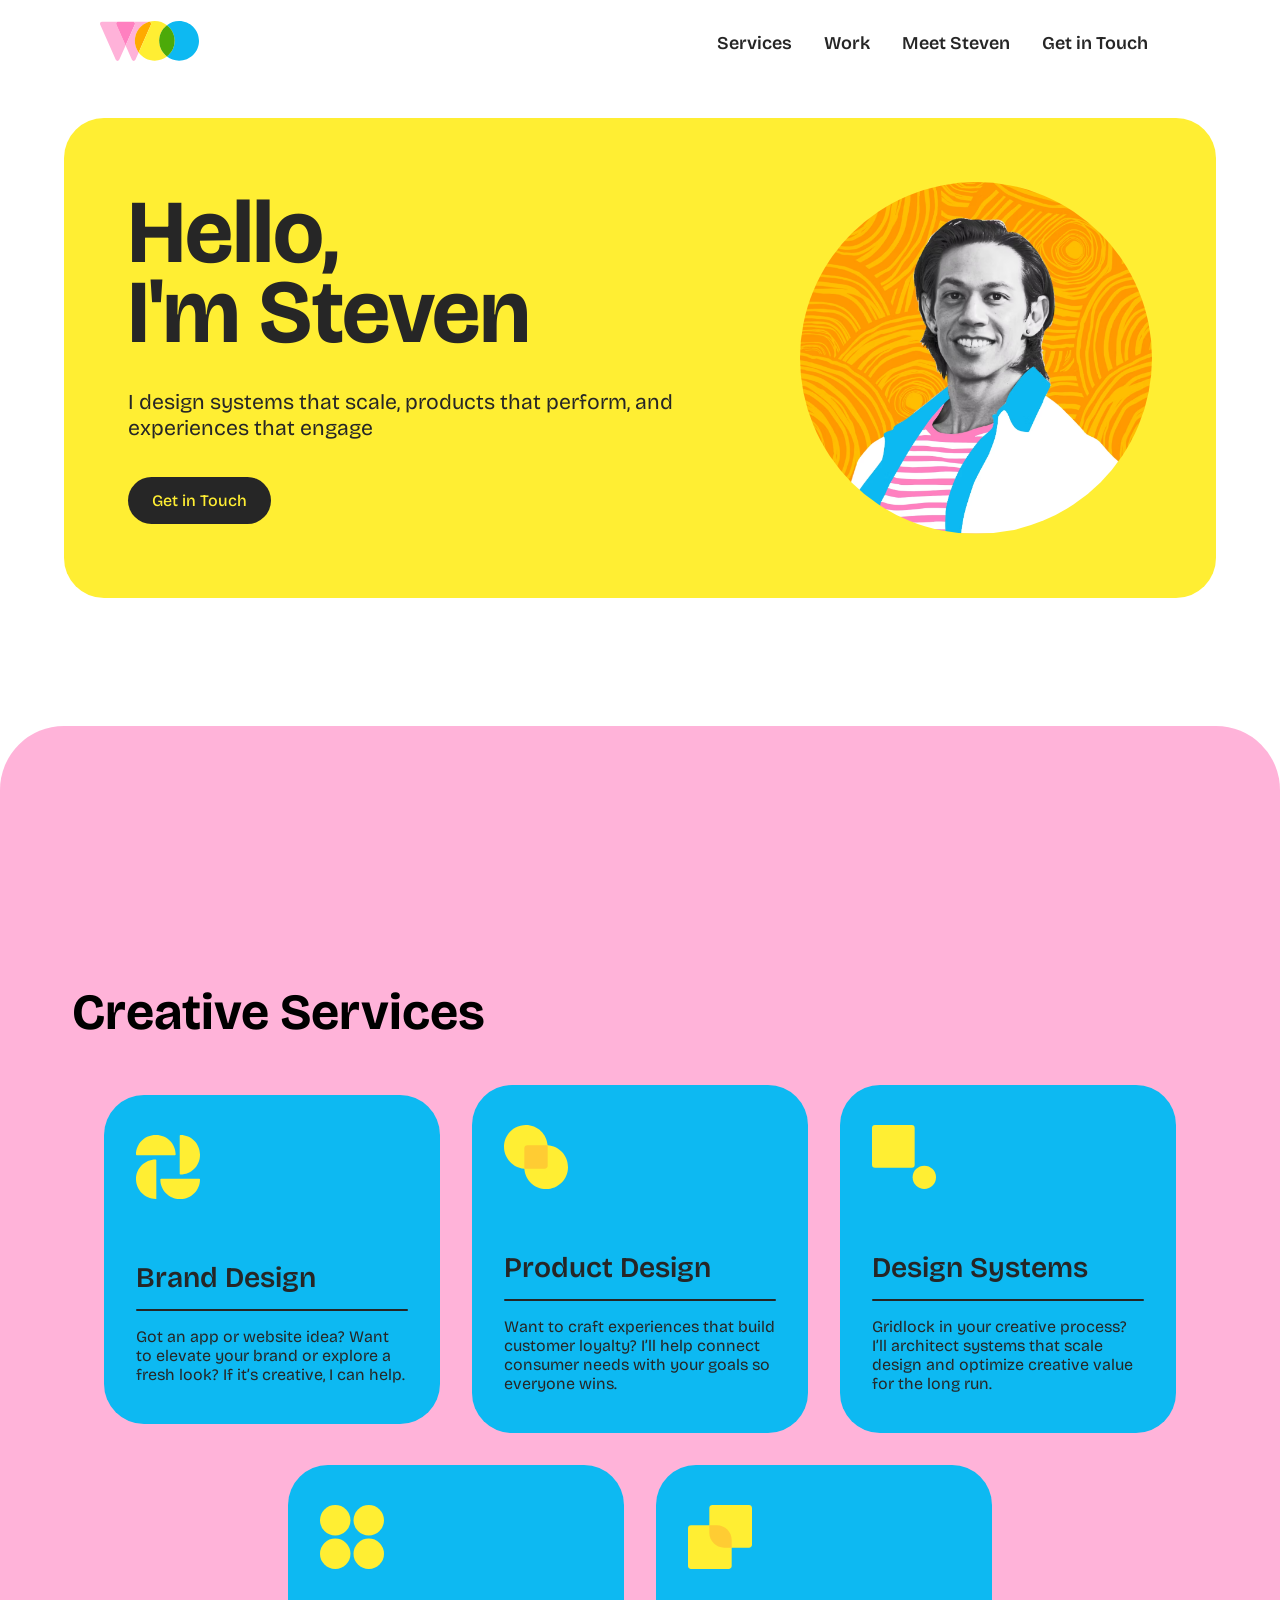
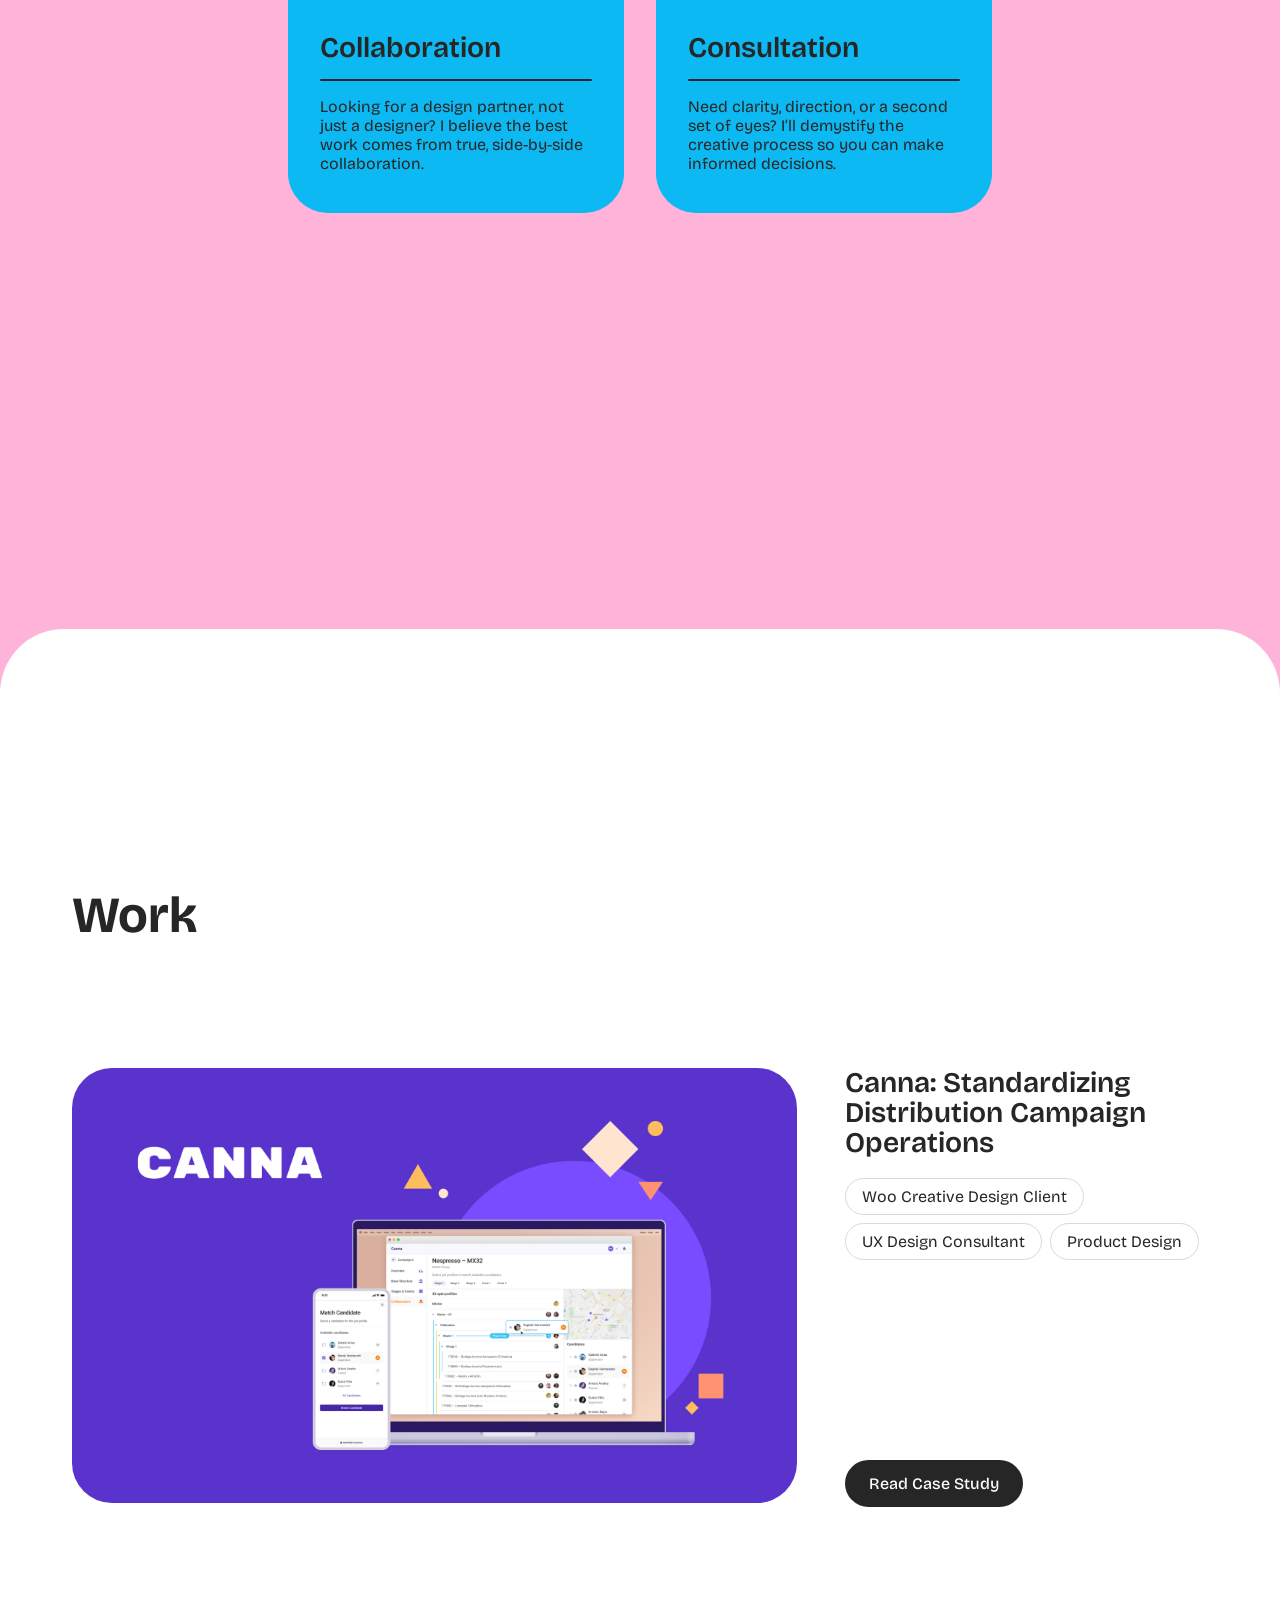
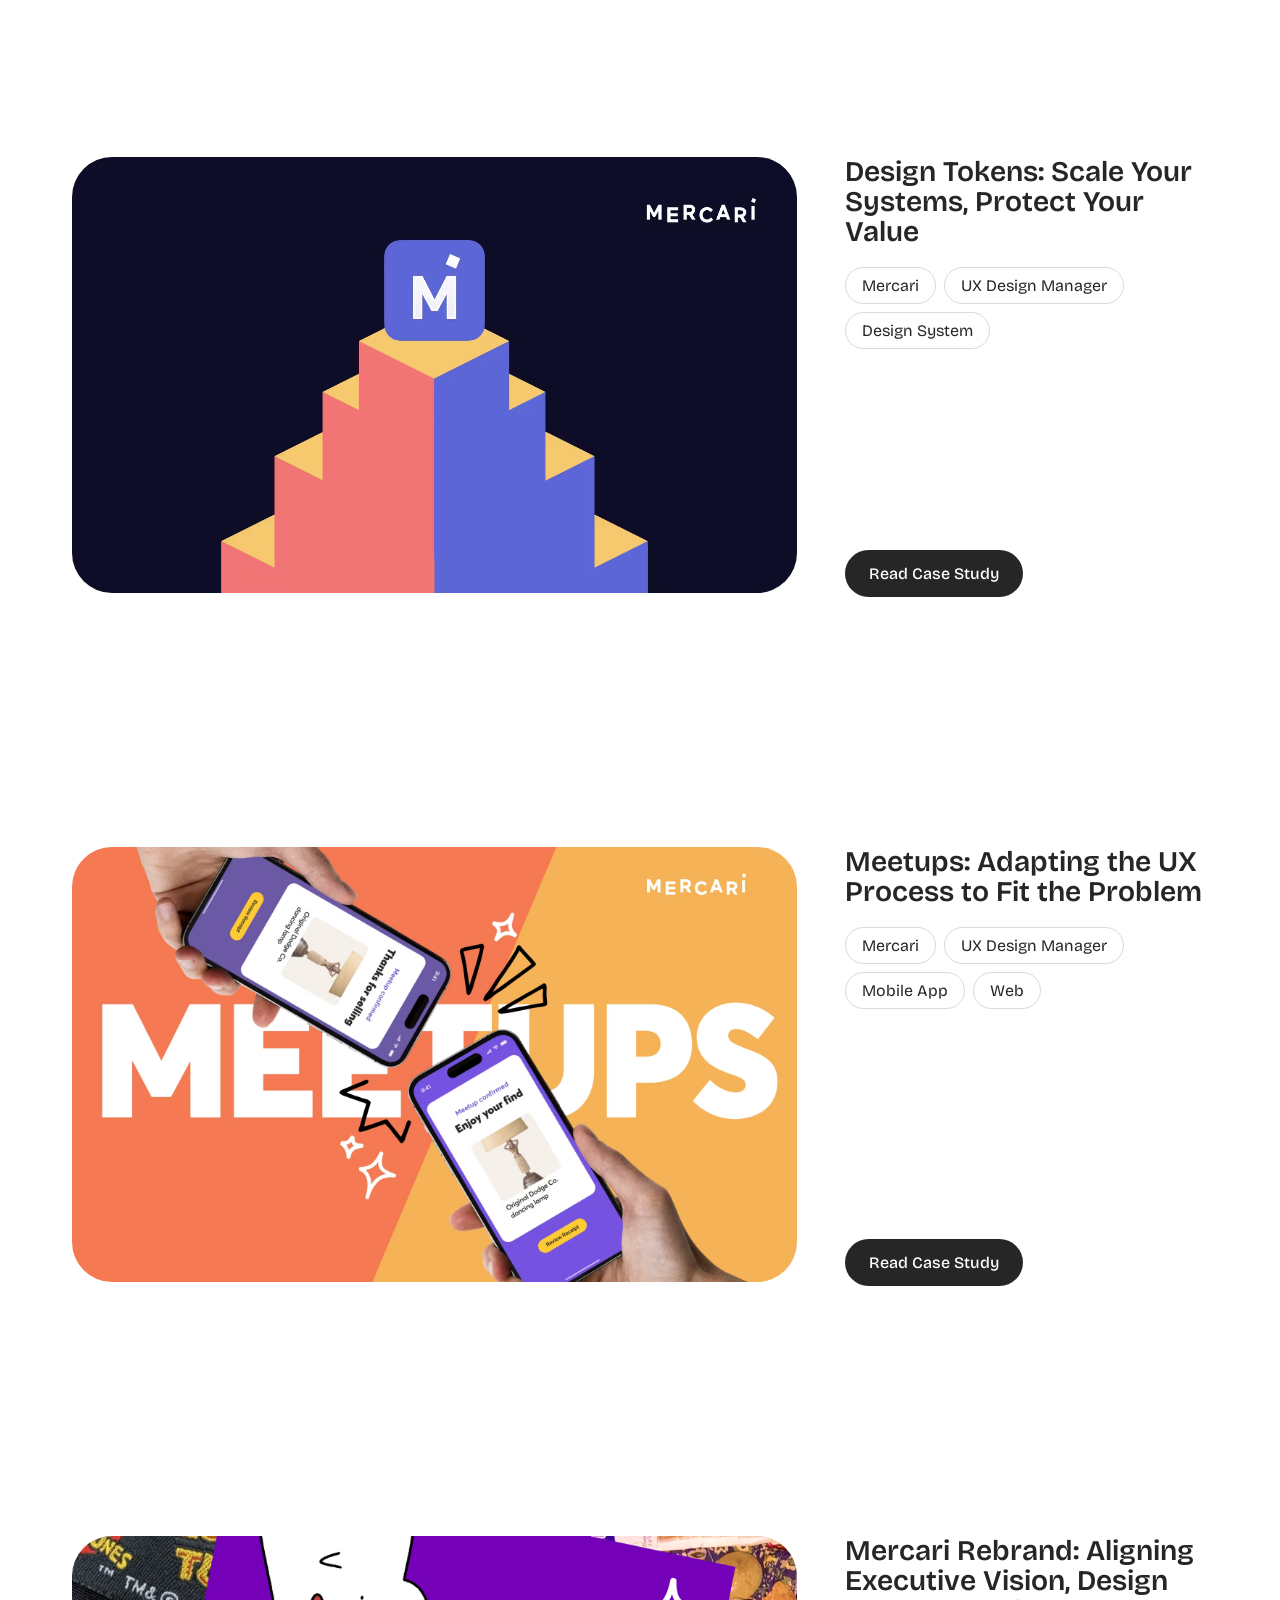
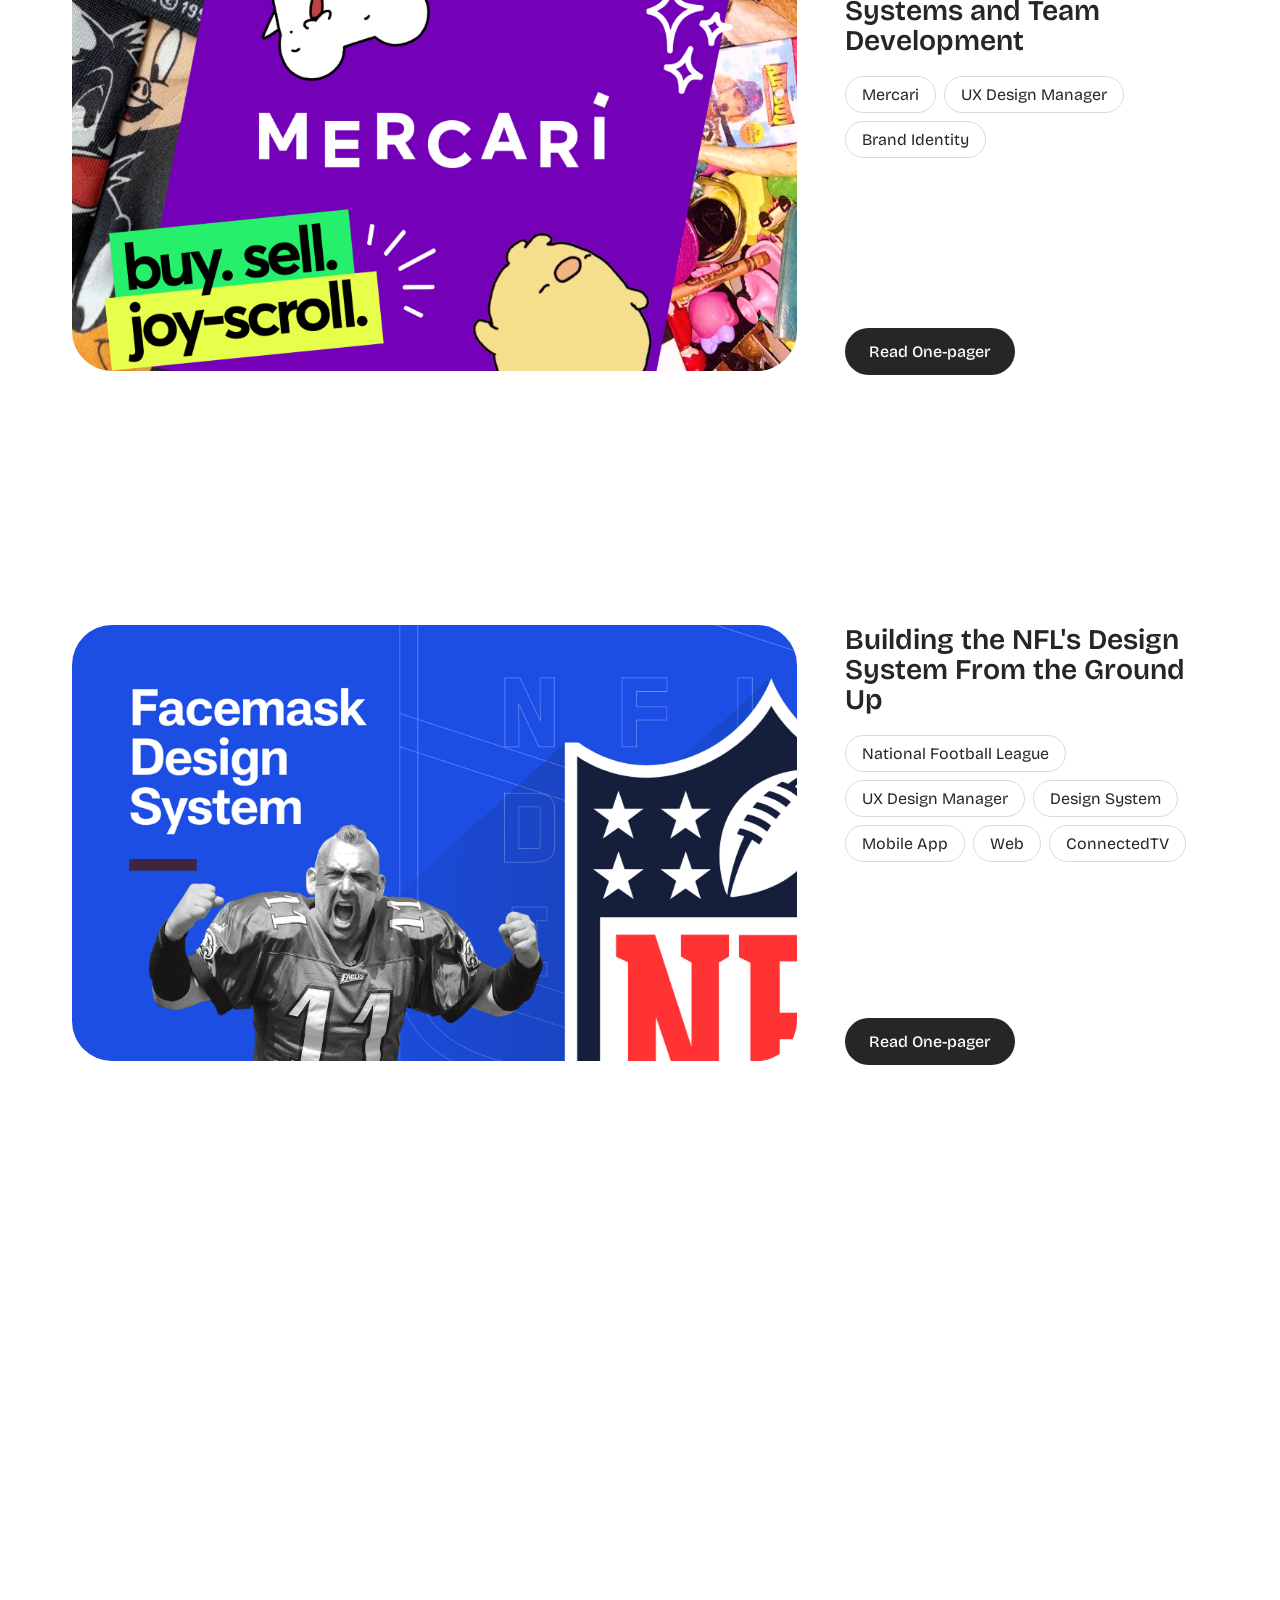
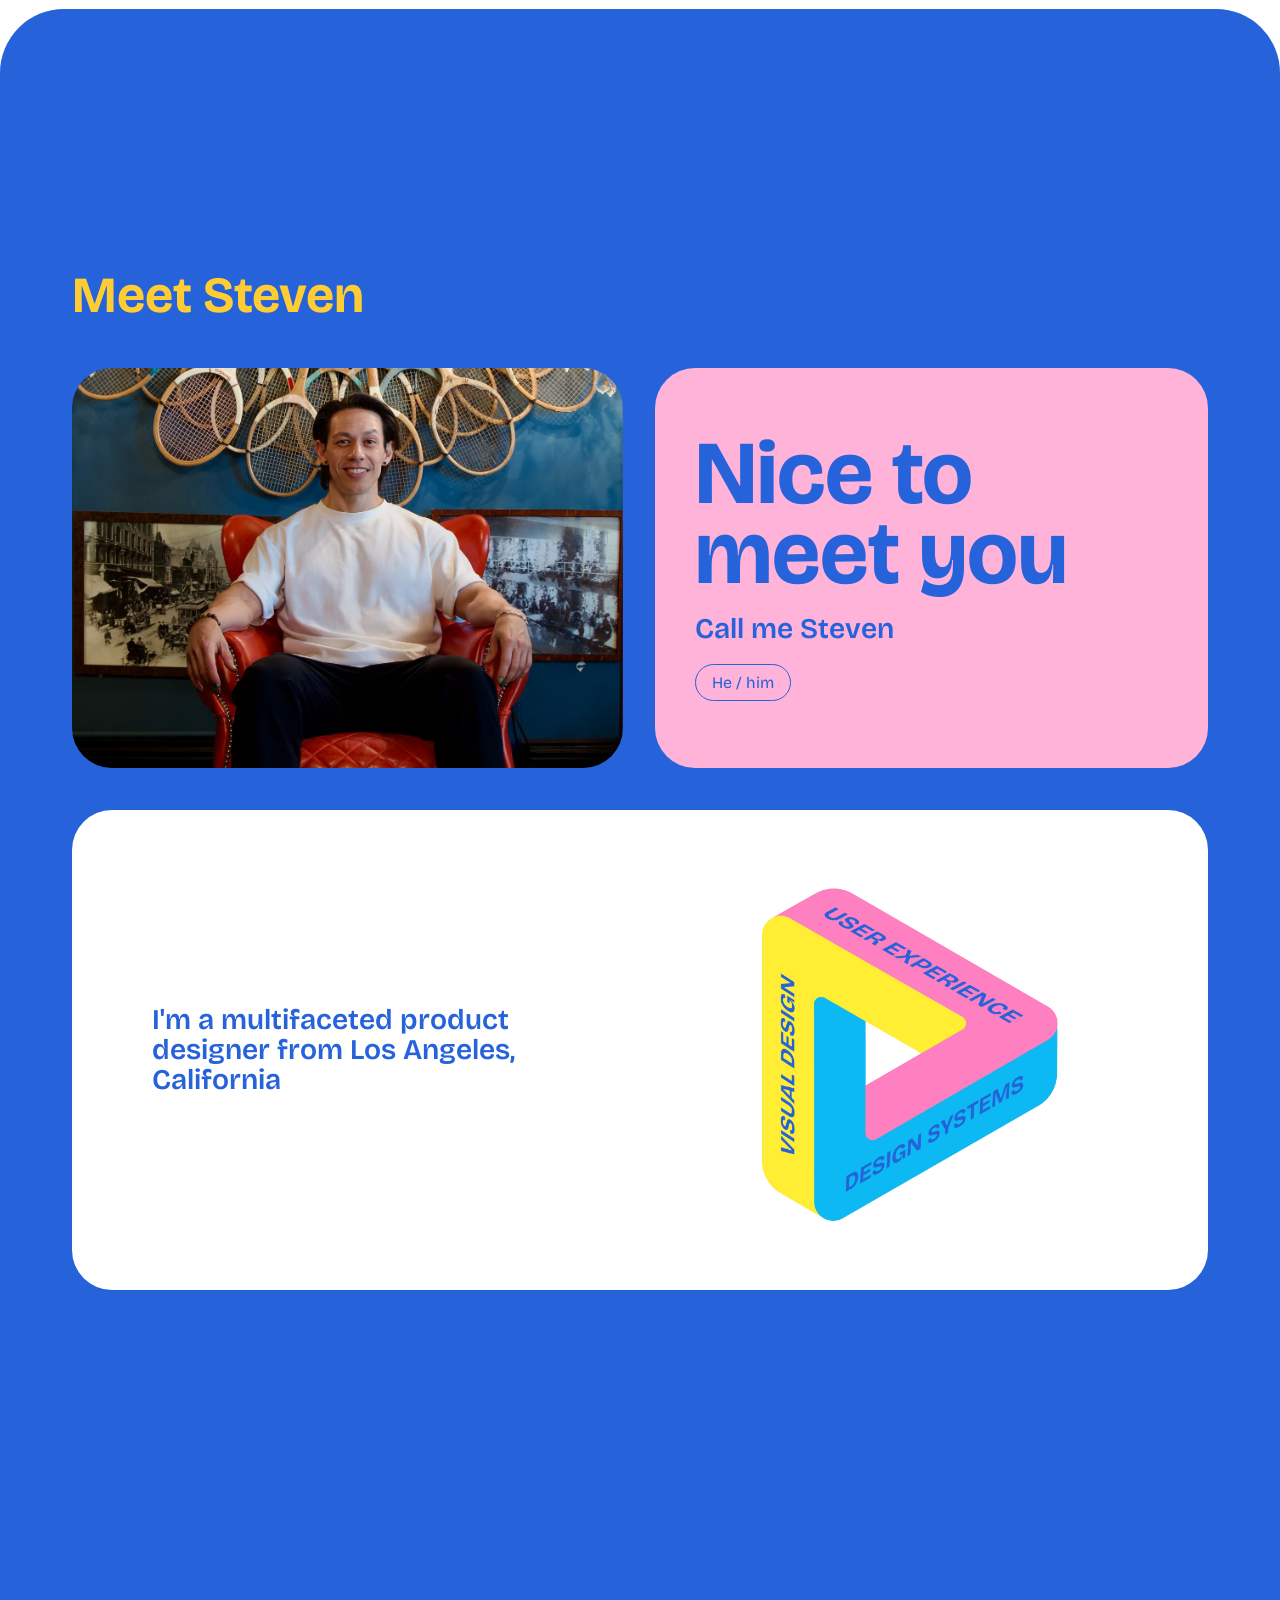
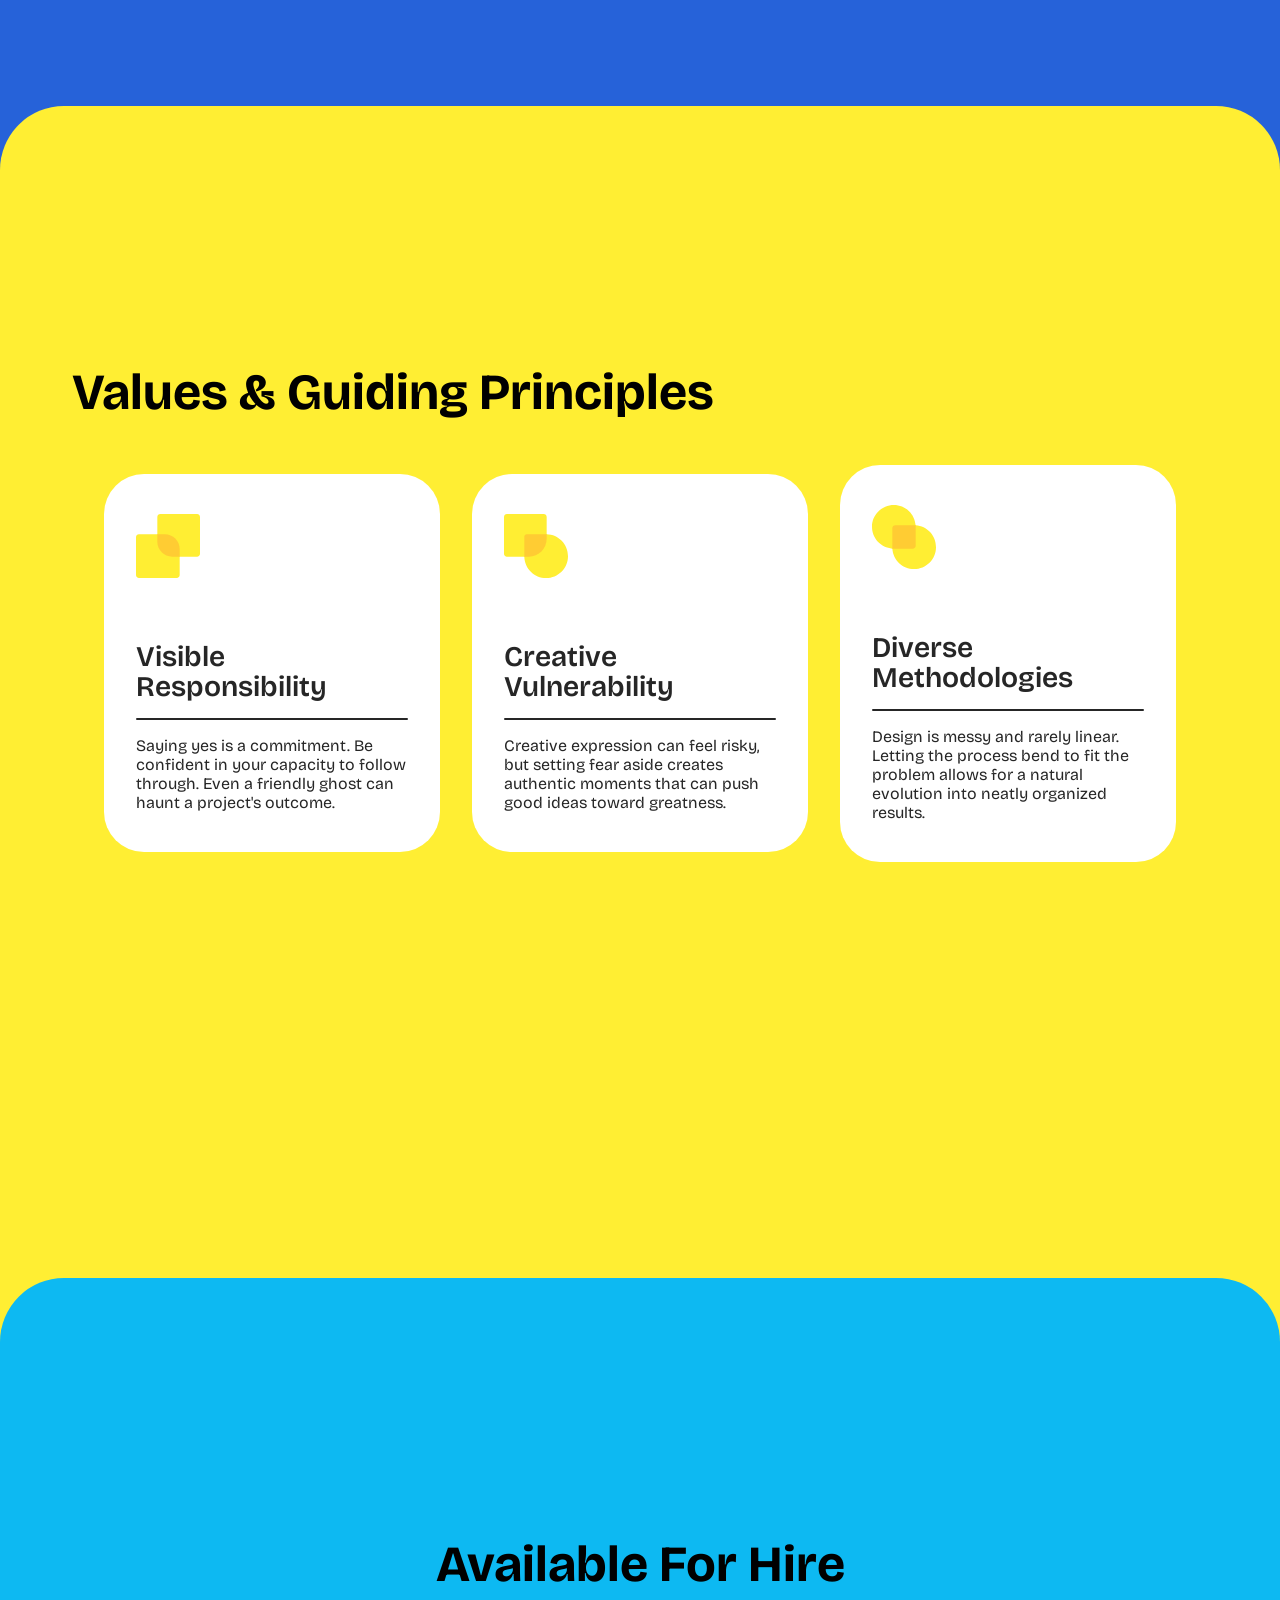
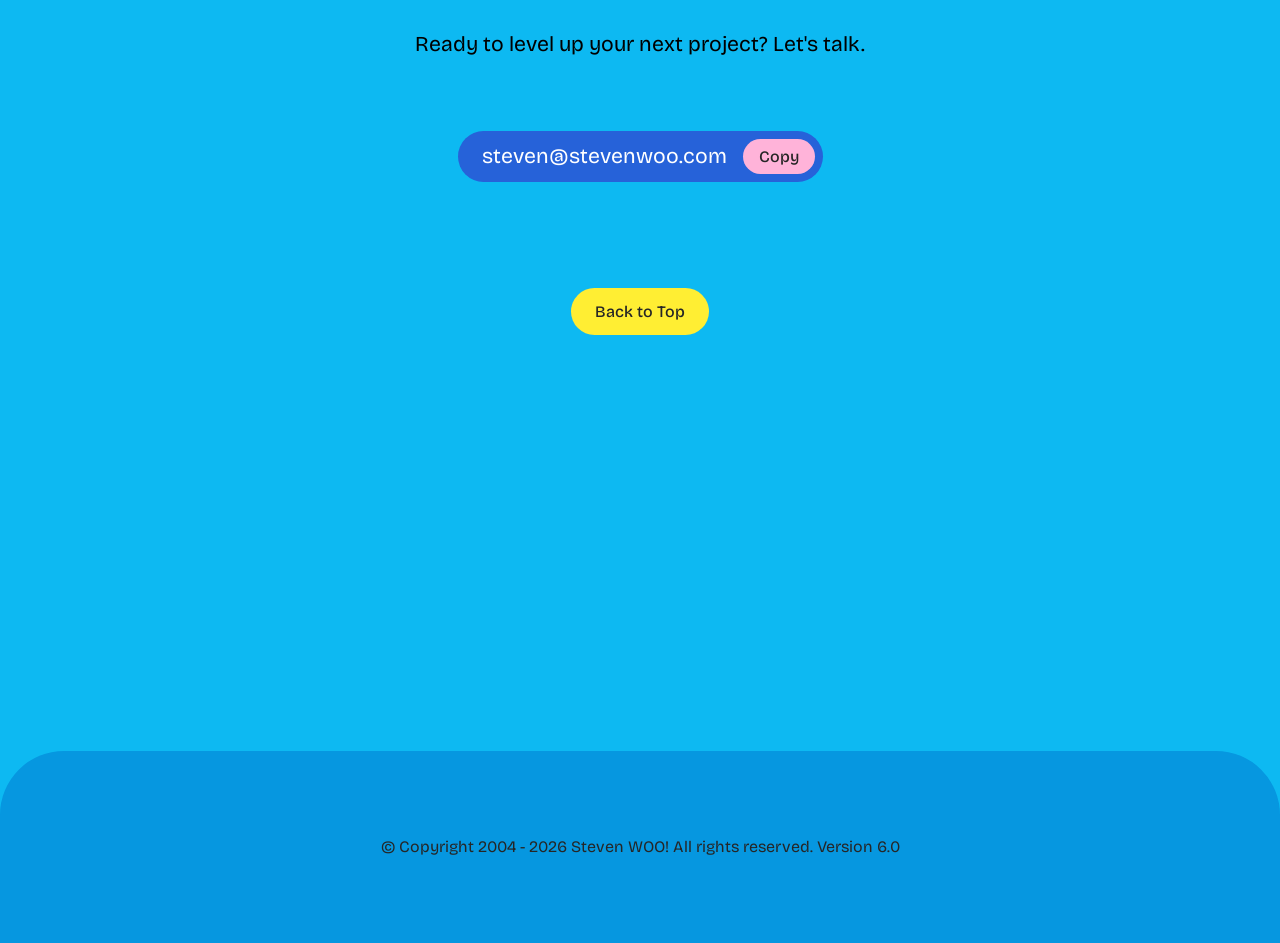
==== commit c3635a9c: "Meet-steven content and image working on desktop" ====
--- a/index.html
+++ b/index.html
@@ -243,6 +243,16 @@
                         </div>
                     </div>
                     <div class="meet-steven-img">
+                    </div>
+                </div>
+
+                <div class="meet-steven-grid">
+                    <div class="content">
+                        <h3 class="title">I'm a multifaceted product designer from Los Angeles, California</h3>
+                    </div>
+
+                    <div>
+                        <img src="resources/images/img-meet-steven-penrose.avif">
                     </div>
                 </div>
             </div>
--- a/resources/styles.css
+++ b/resources/styles.css
@@ -828,7 +828,7 @@
 
   .hero-img {
     display: block; /* now visible */
-    background-image: url("images/img-hero-steven.png");
+    background-image: url("images/img-hero-steven.avif");
     background-position: center;
     background-size: cover;
     background-color: var(--secondary-yellow);
@@ -897,6 +897,25 @@
     min-height: 300px;
 }
 
+.meet-steven-grid {
+  display: grid;
+  grid-template-columns: 1fr 1fr;
+  background-color: var(--gray-100);
+  color: var(--secondary-cyan);
+  padding: 2rem 5rem 2rem 5rem;
+  gap: 5rem;
+  border-radius: var(--radius-standard);
+}
+
+.meet-steven-grid .content {
+  align-self: center;
+}
+
+.meet-steven-grid img {
+  width: 100%;
+  place-self: center;
+}
+
 .color-grid {
   grid-template-columns: repeat(auto-fit, minmax(160px, 1fr));
   }
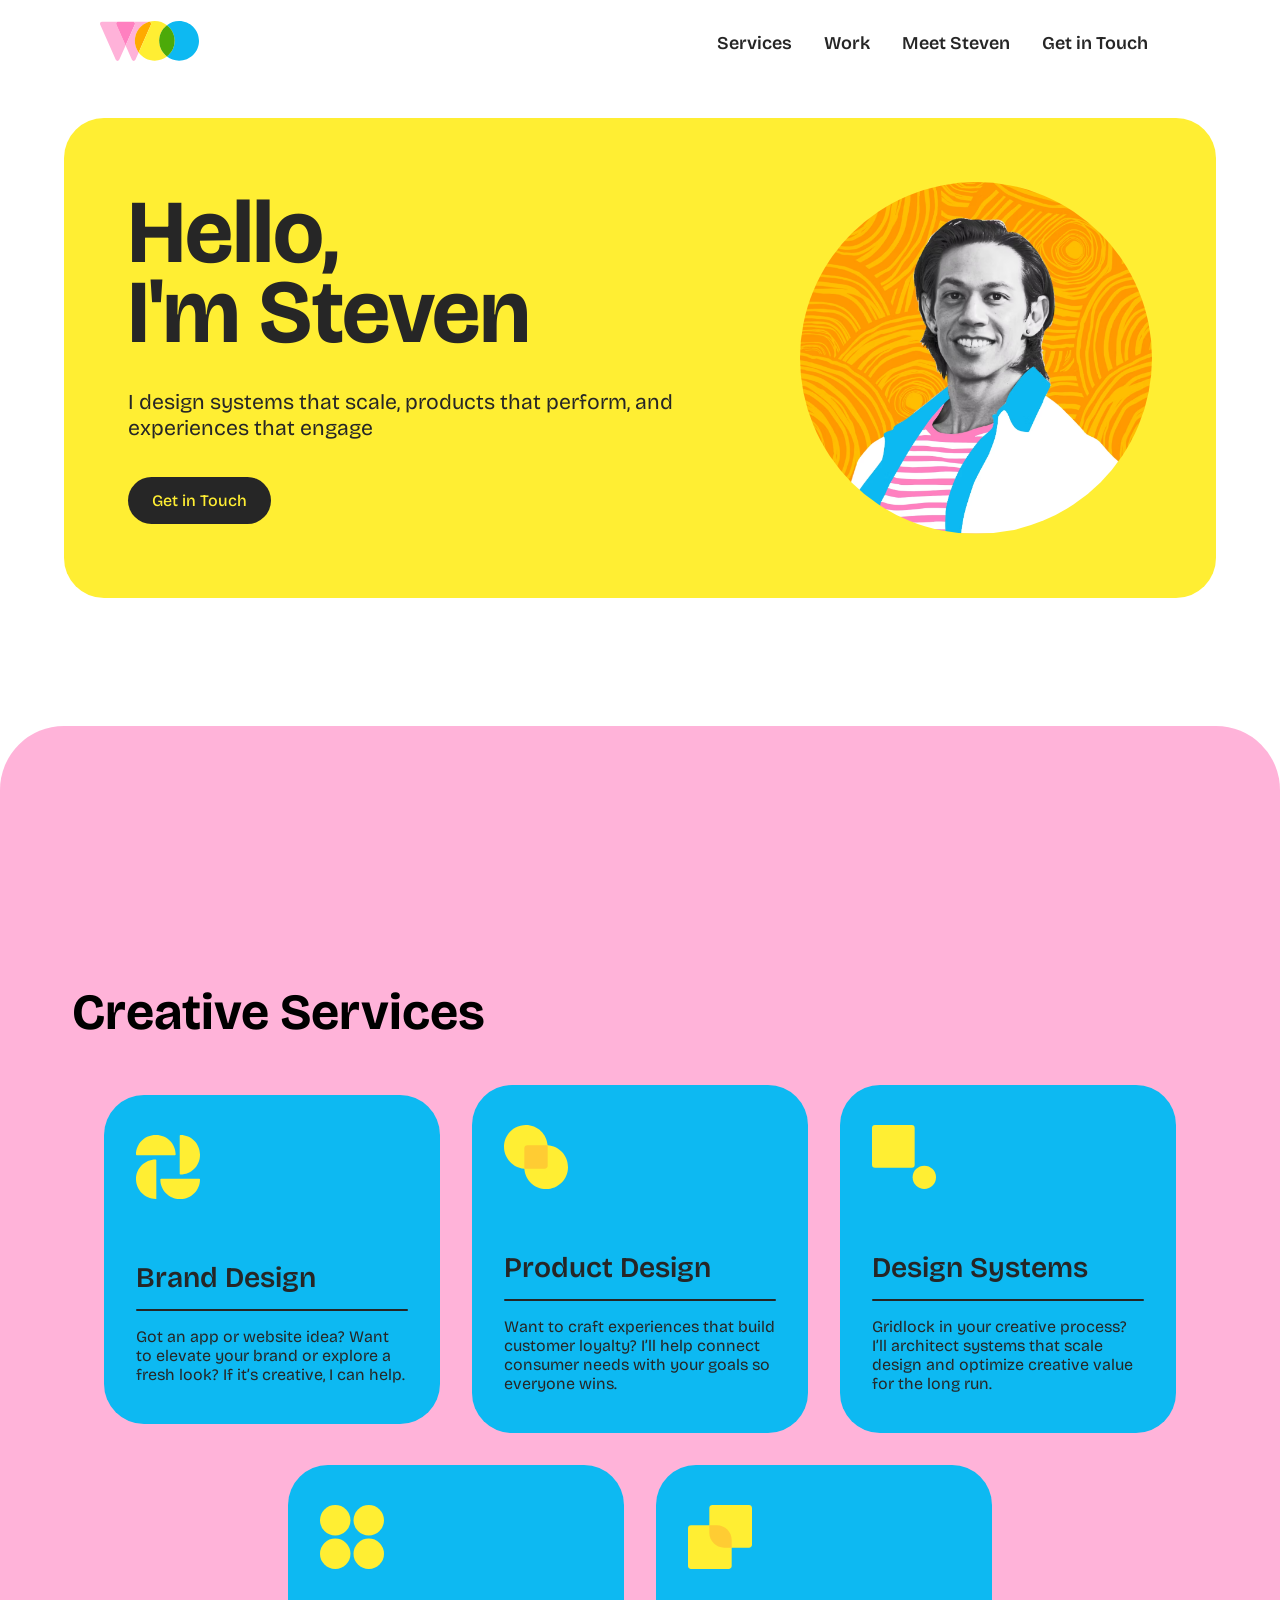
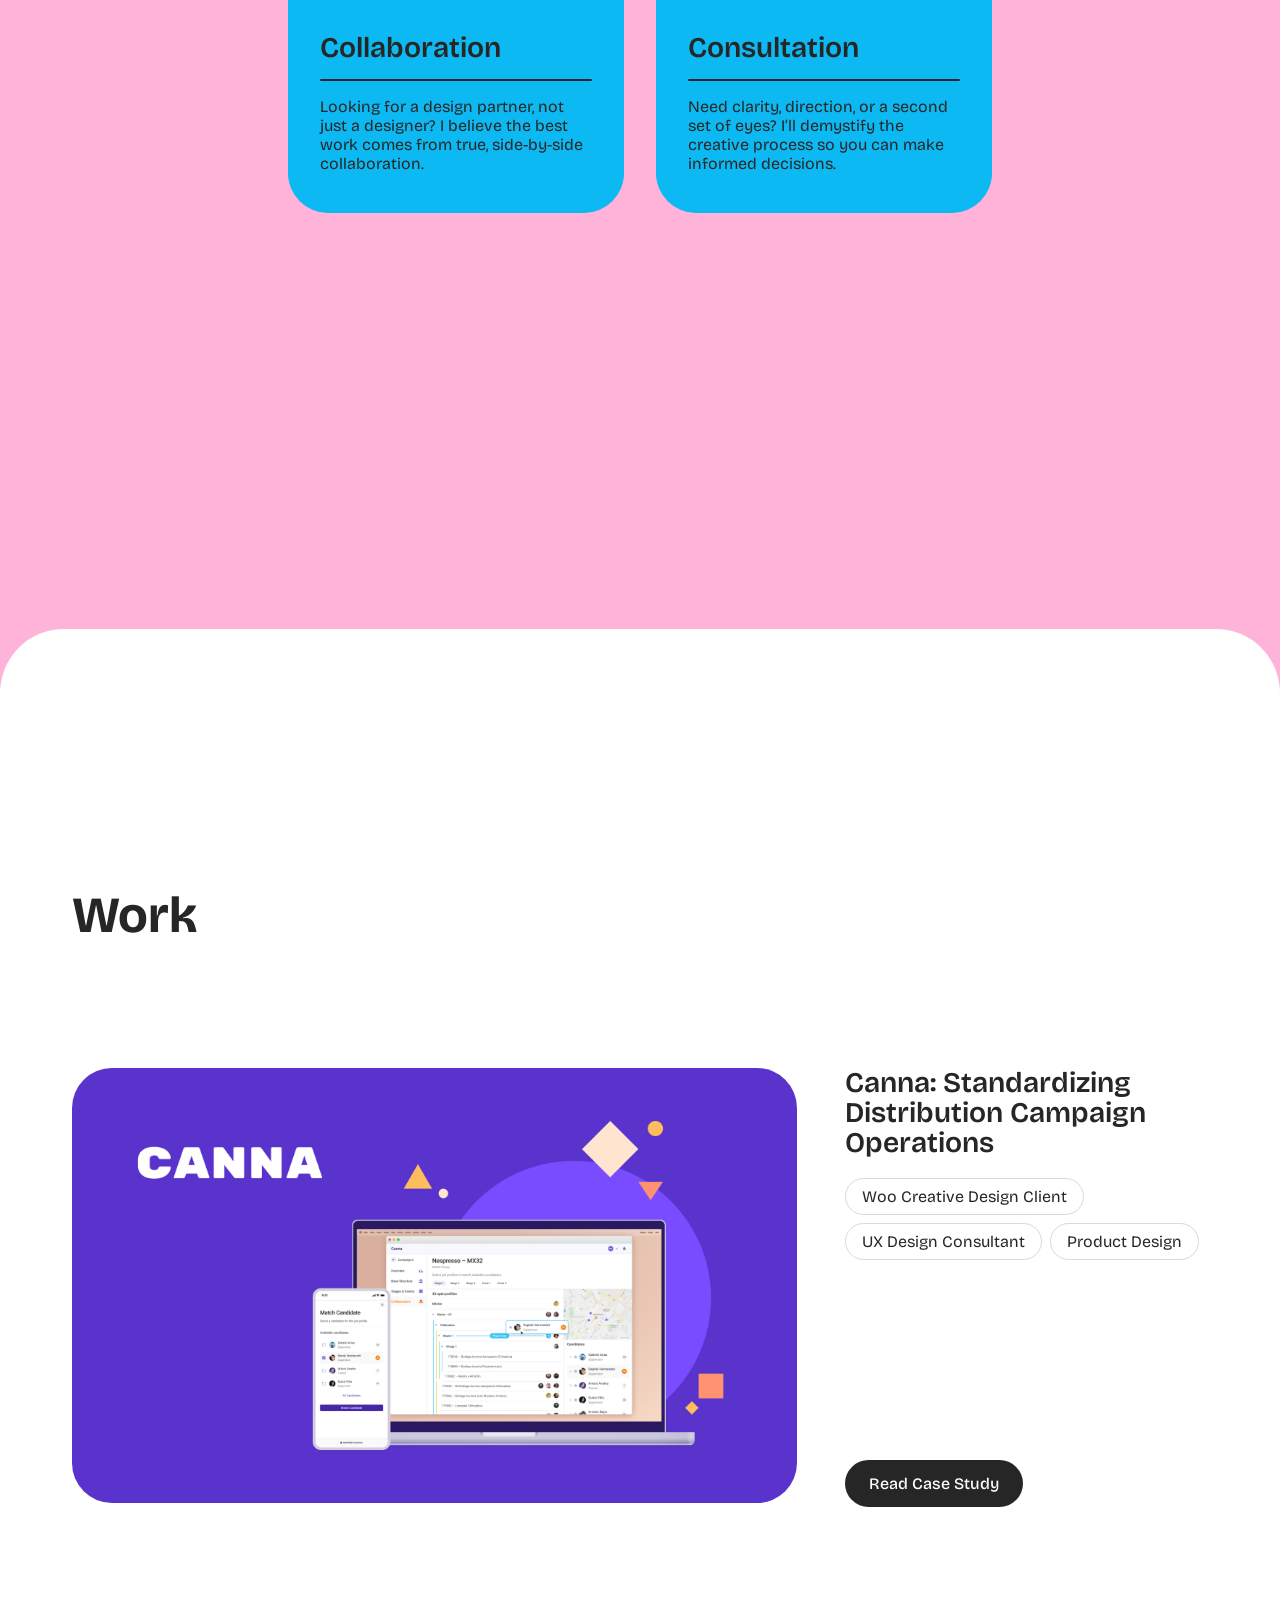
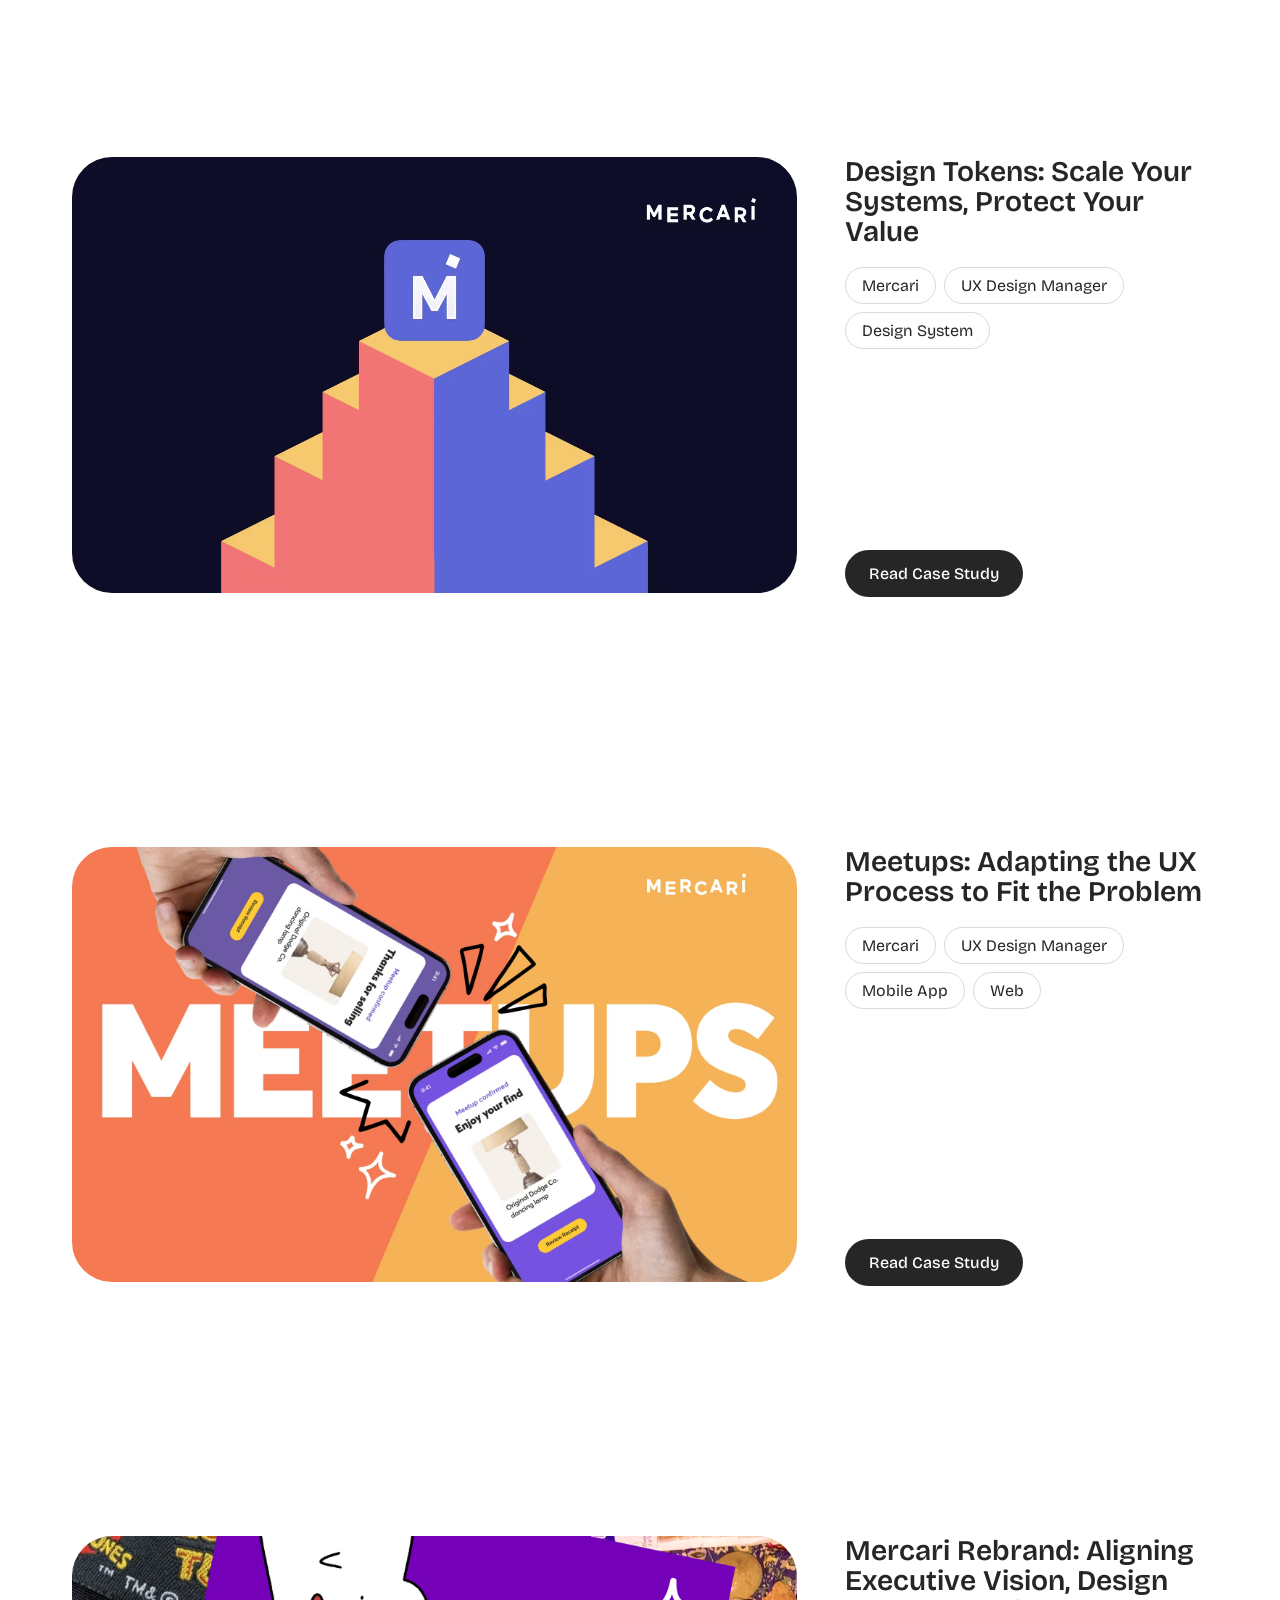
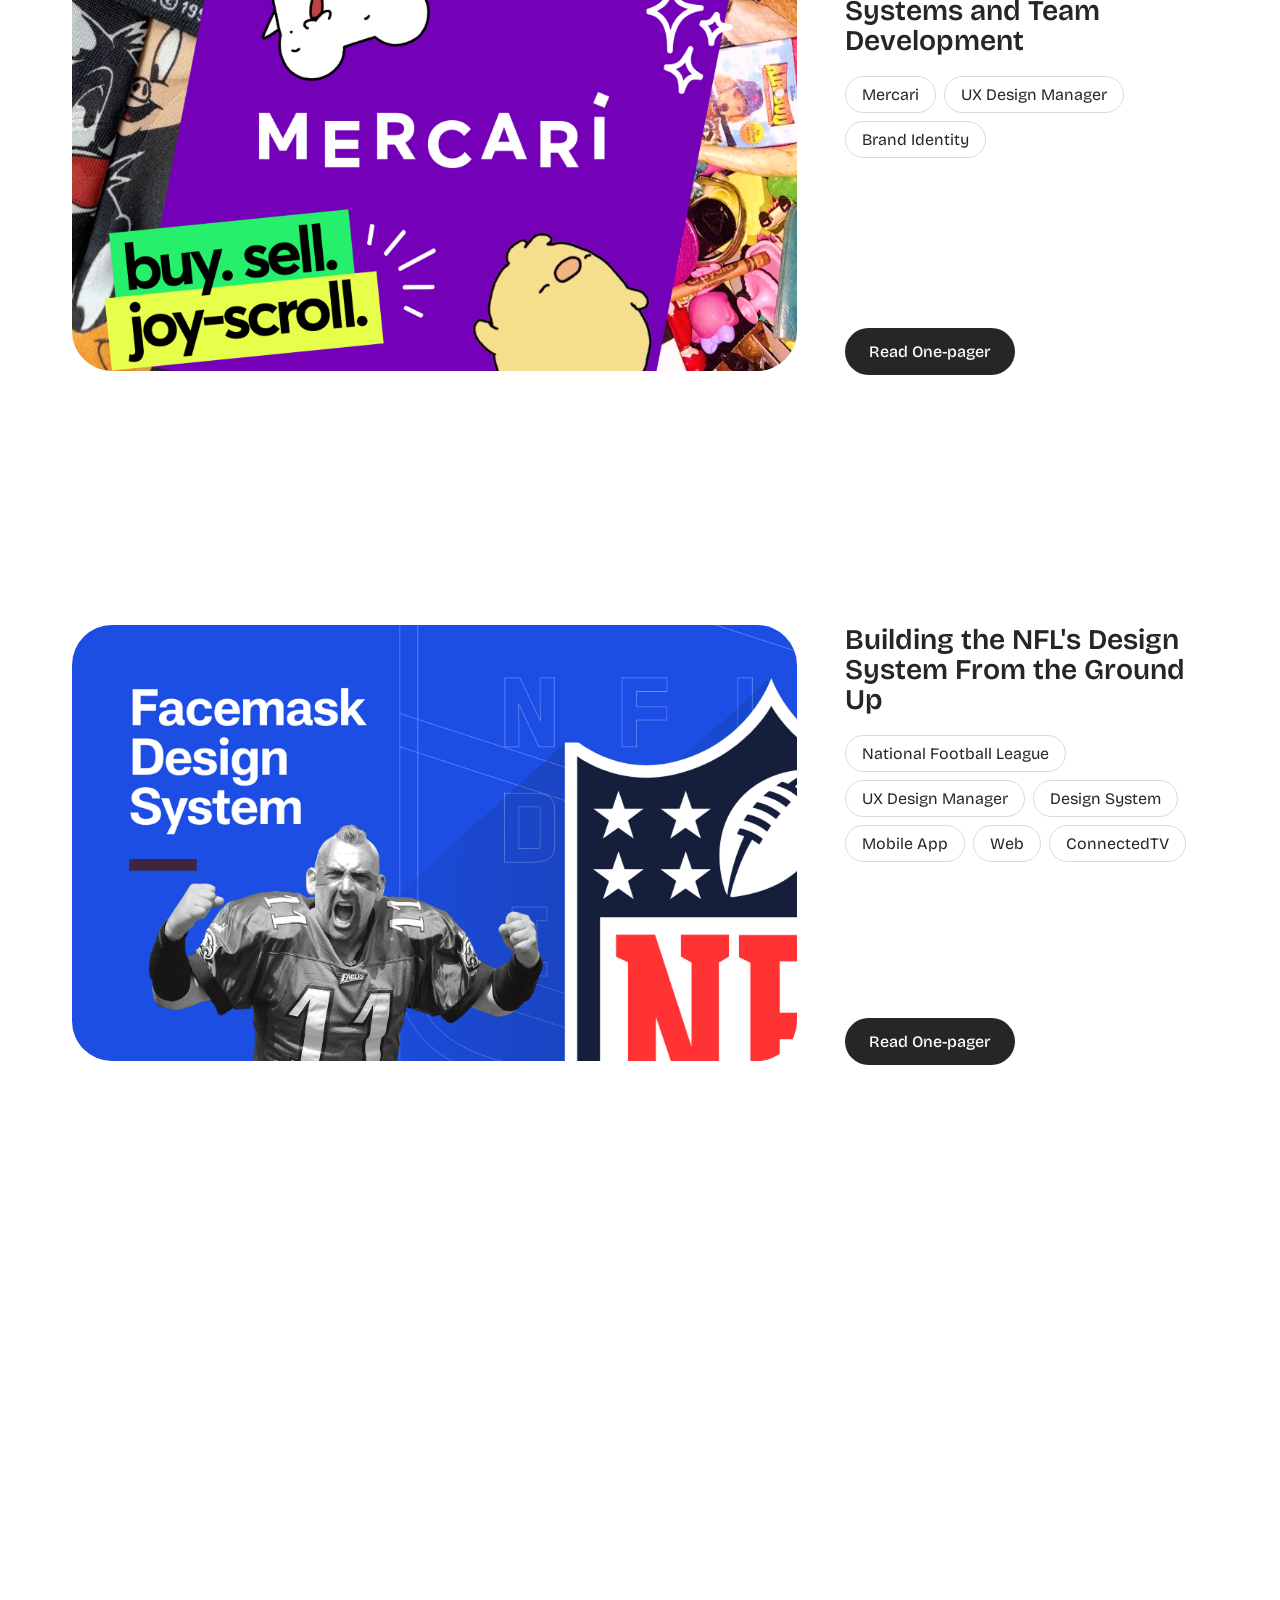
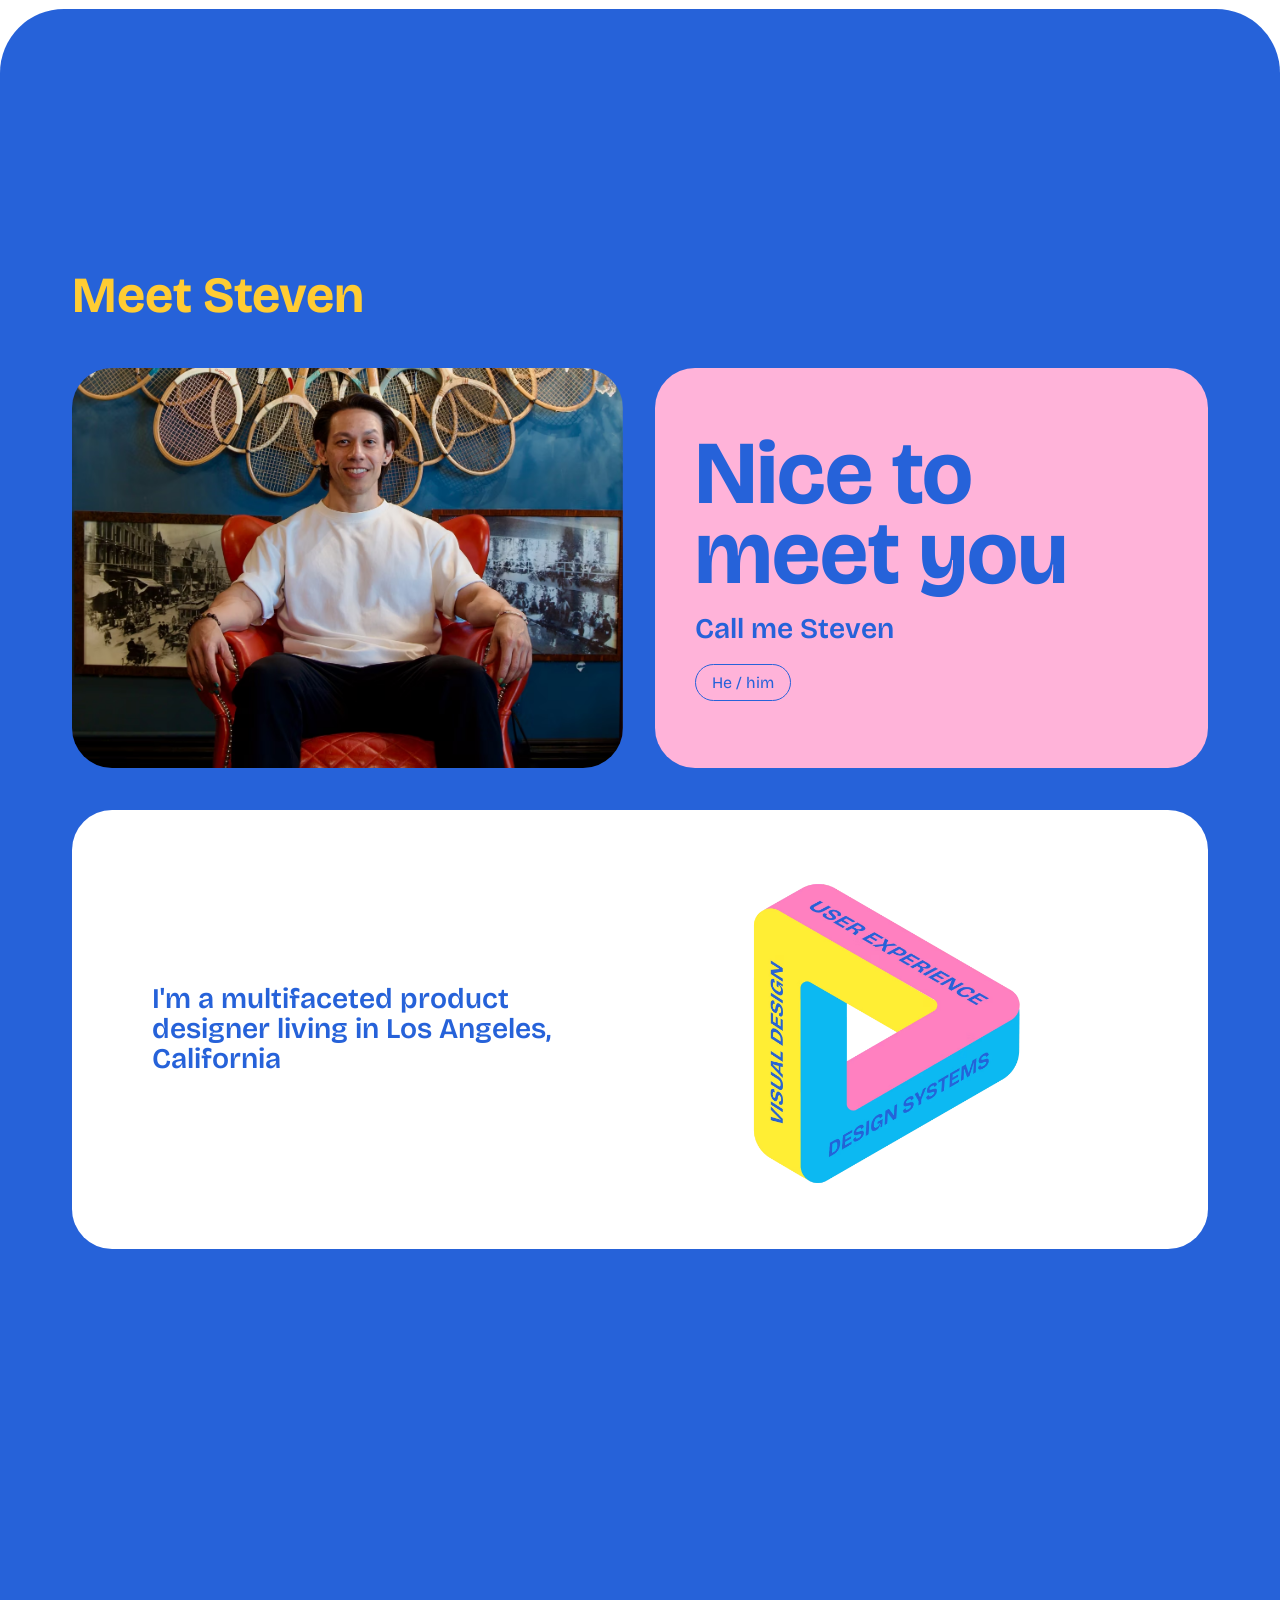
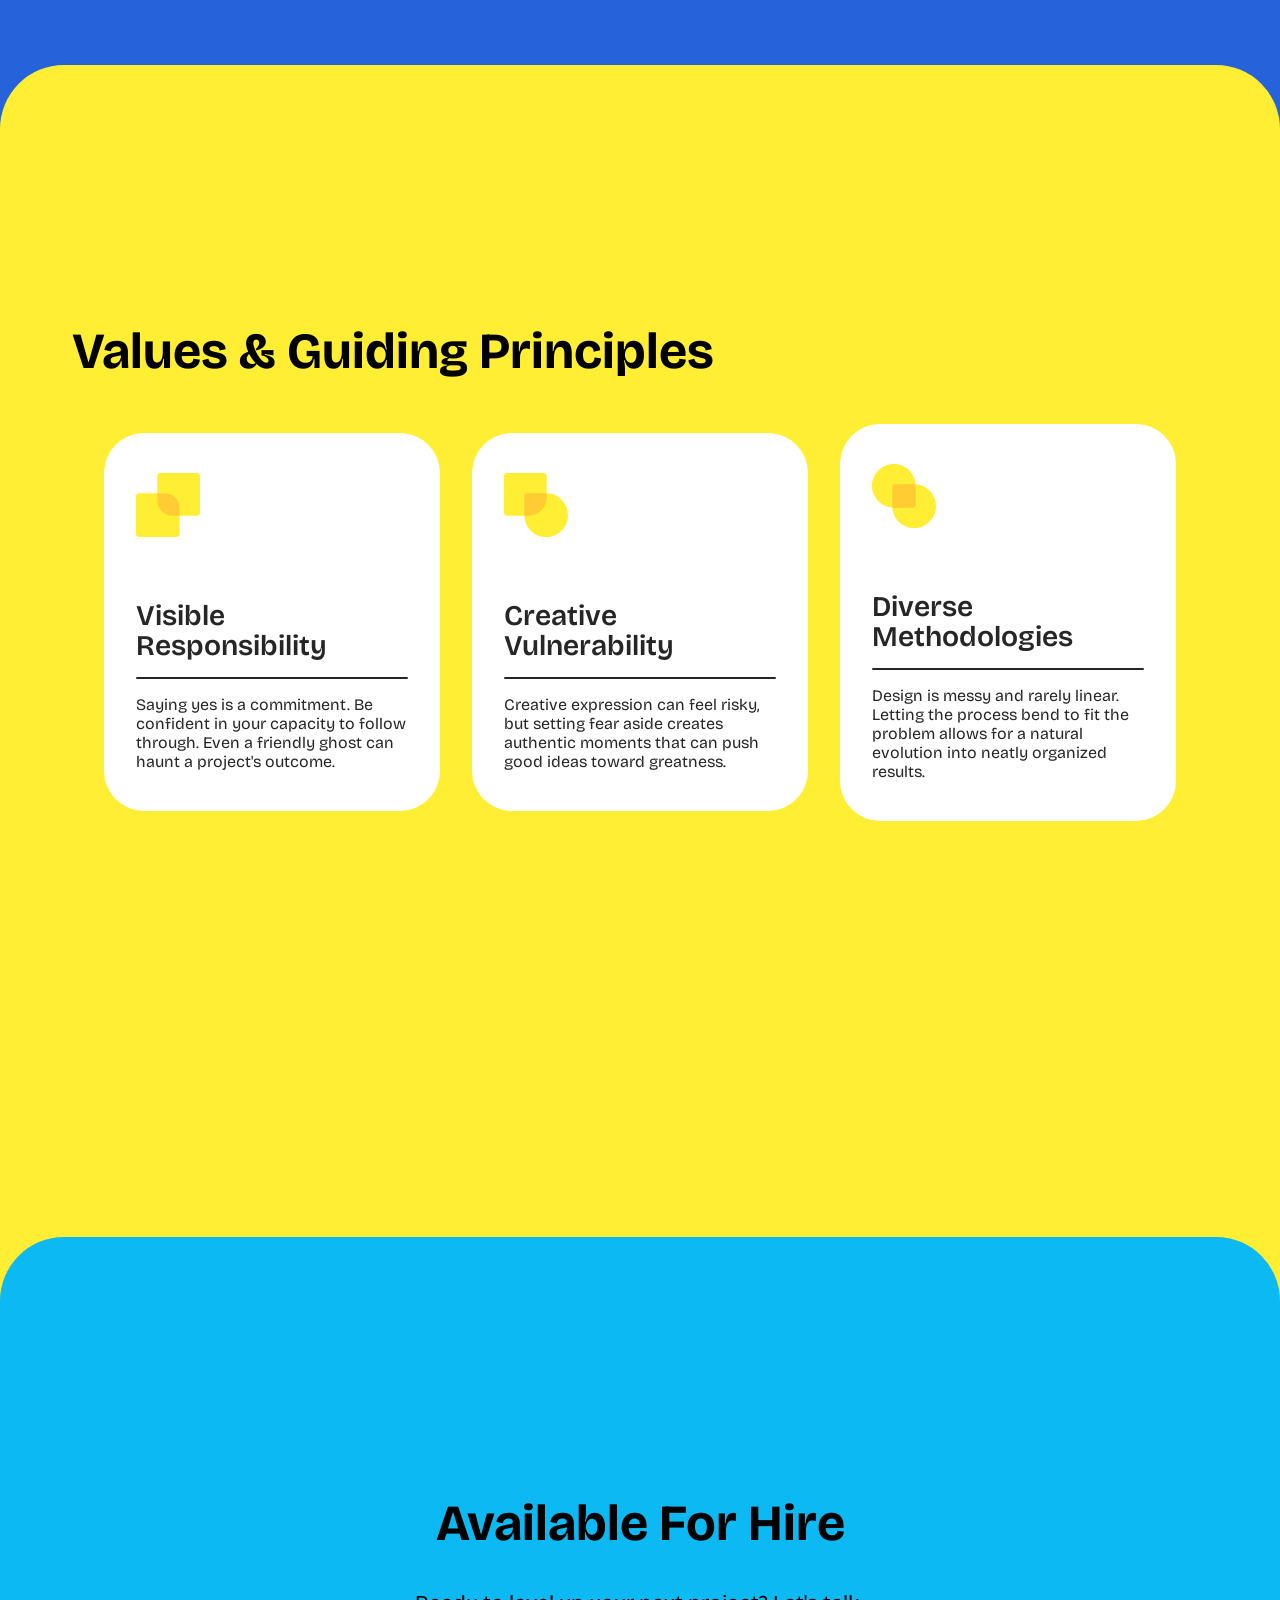
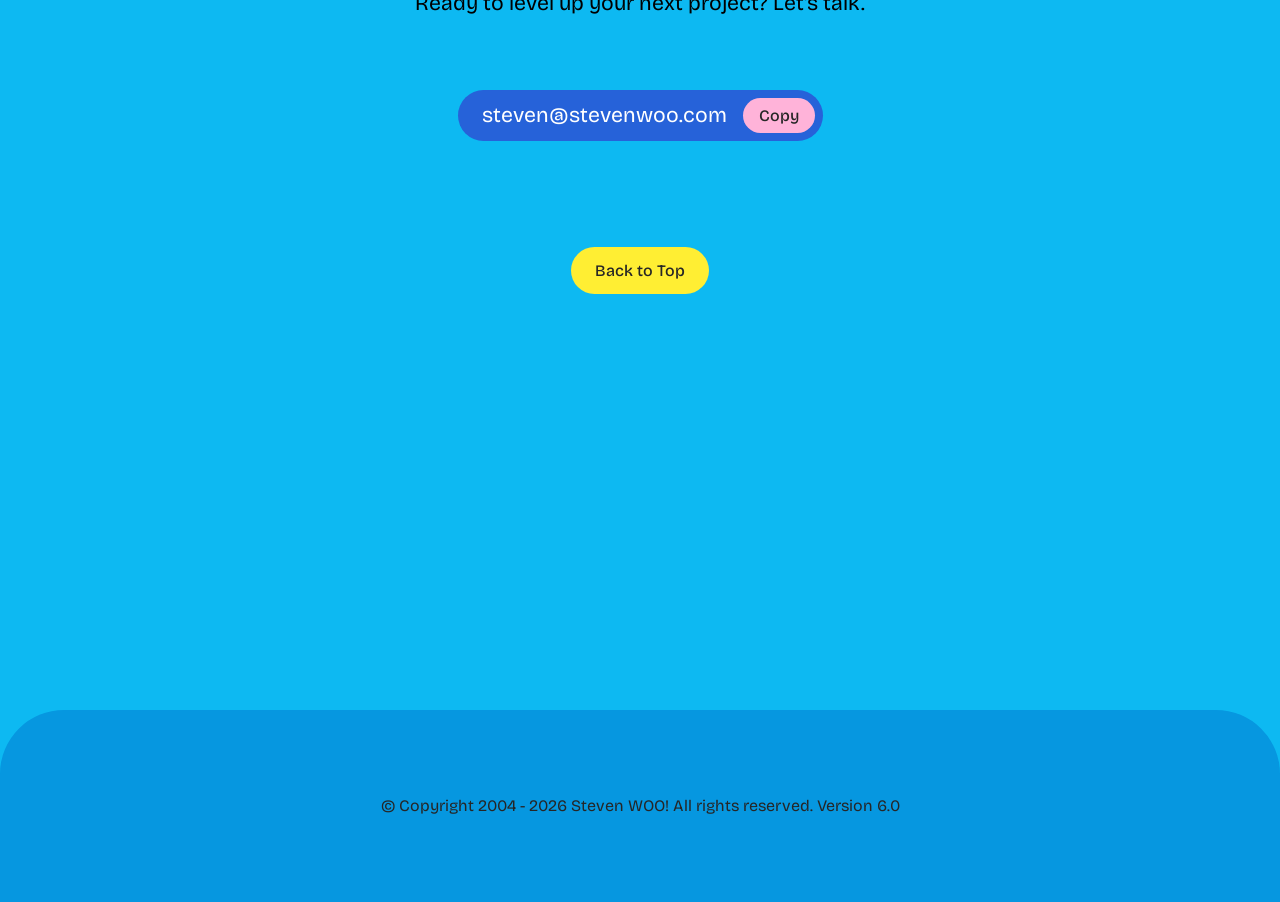
==== commit ac8adefa: "Content change: from Los angeles to living in Los Angeles" ====
--- a/index.html
+++ b/index.html
@@ -248,7 +248,7 @@
 
                 <div class="meet-steven-grid">
                     <div class="content">
-                        <h3 class="title">I'm a multifaceted product designer from Los Angeles, California</h3>
+                        <h3 class="title">I'm a multifaceted product designer living in Los Angeles, California</h3>
                     </div>
 
                     <div>
--- a/resources/styles.css
+++ b/resources/styles.css
@@ -663,6 +663,25 @@
   object-fit: contain;
 }
 
+.meet-steven-grid {
+  display: grid;
+  grid-template-columns: 1fr;
+  background-color: var(--gray-100);
+  color: var(--secondary-cyan);
+  padding: 2.5rem;
+  gap: 2.5rem;
+  border-radius: var(--radius-standard);
+}
+
+.meet-steven-grid .content {
+  align-self: center;
+}
+
+.meet-steven-grid img {
+  width: 90%;
+  place-self: center;
+}
+
 .chip-email {
   display: flex;
   flex-direction: row;
@@ -898,22 +917,9 @@
 }
 
 .meet-steven-grid {
-  display: grid;
   grid-template-columns: 1fr 1fr;
-  background-color: var(--gray-100);
-  color: var(--secondary-cyan);
   padding: 2rem 5rem 2rem 5rem;
   gap: 5rem;
-  border-radius: var(--radius-standard);
-}
-
-.meet-steven-grid .content {
-  align-self: center;
-}
-
-.meet-steven-grid img {
-  width: 100%;
-  place-self: center;
 }
 
 .color-grid {
